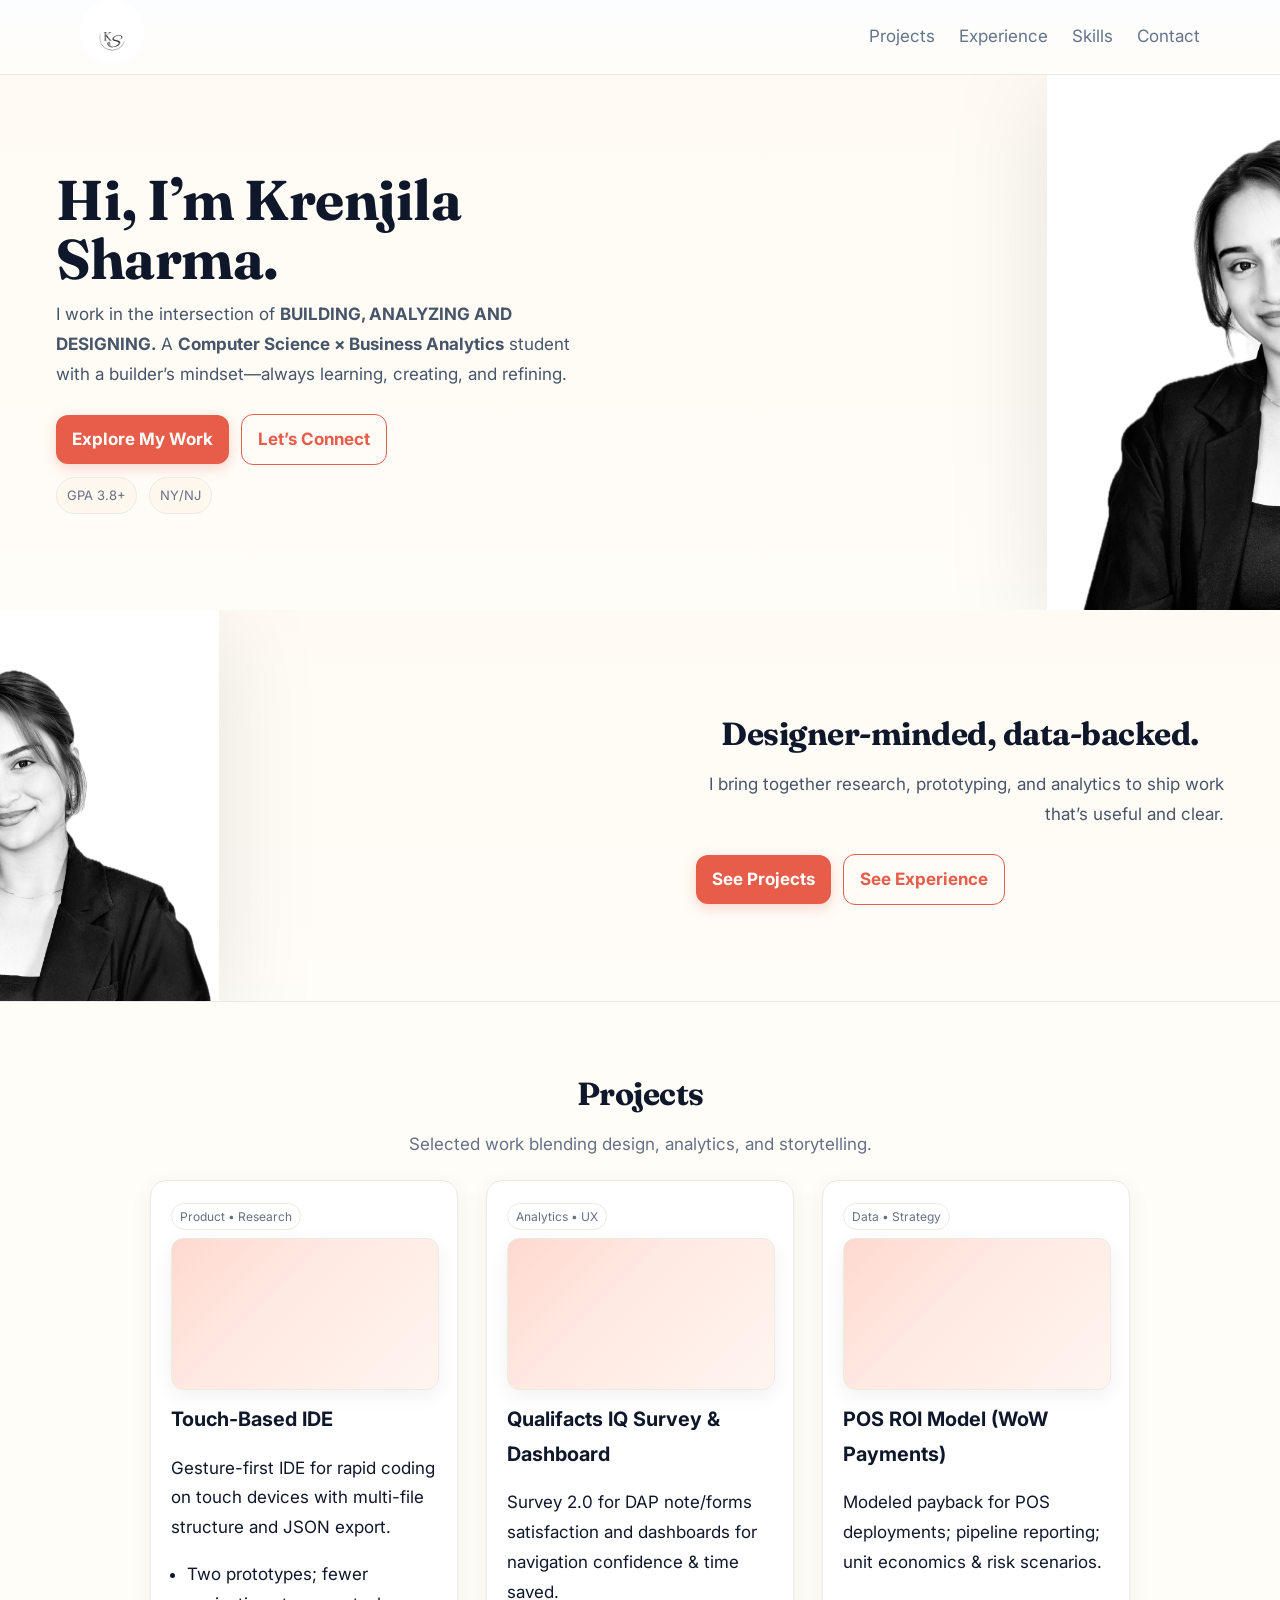
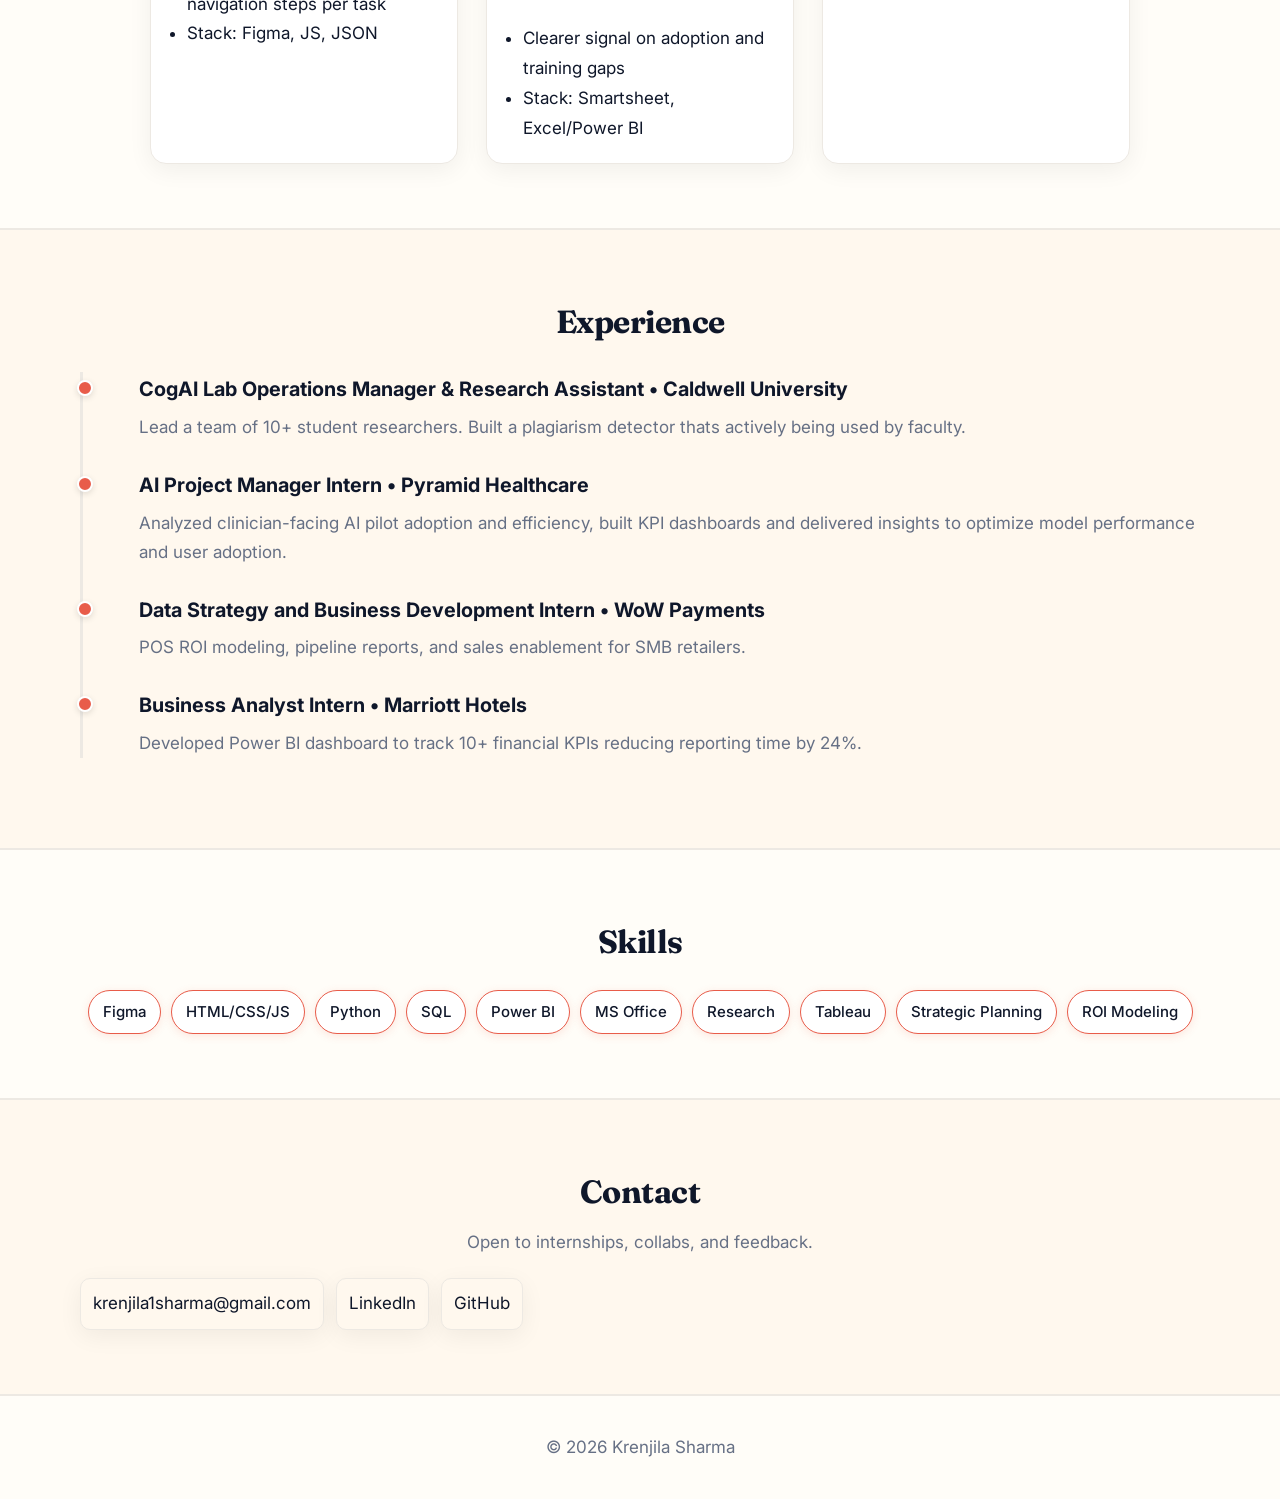
==== index.html @ 5d48b159 "Update index.html" ====
<!doctype html>
<html lang="en">
<head>
  <meta charset="utf-8" />
  <meta name="viewport" content="width=device-width,initial-scale=1" />
  <title>Krenjila Sharma — Portfolio</title>
  <link href="https://fonts.googleapis.com/css2?family=Fraunces:wght@600;700&family=Inter:wght@400;600;700&display=swap" rel="stylesheet">
  <link rel="stylesheet" href="style.css" />
</head>
<body>

  <!-- Header / Nav -->
  <header class="site-header">
    <div class="container">
      <nav class="nav">
        <a class="logo" href="#top">
          <img src="K.png" alt="Krenjila Sharma Logo" style="height:64px;border-radius:50%;">
        </a>
        <div class="nav-links">
          <a href="#projects">Projects</a>
          <a href="#resume">Experience</a>
          <a href="#skills">Skills</a>
          <a href="#contact">Contact</a>
        </div>
      </nav>
    </div>
  </header>

  <main id="top">

    <!-- HERO BAND 1 (photo on the RIGHT edge) -->
    <section class="hero-edge left">
      <div class="edge-photo" aria-hidden="true"></div>
      <div class="container">
        <div class="copy">
          <h1>Hi, I’m Krenjila Sharma.</h1>
          <p class="tagline">
            I work in the intersection of <b>BUILDING, ANALYZING AND DESIGNING.</b>
            A <b>Computer Science × Business Analytics</b> student with a builder’s mindset—always learning, creating, and refining.
          </p>
          <div class="cta-row">
            <a class="btn" href="#projects">Explore My Work</a>
            <a class="btn ghost" href="#contact">Let’s Connect</a>
          </div>
          <div class="quick-facts" style="margin-top:12px">
            <span>GPA 3.8+</span><span>NY/NJ</span>
          </div>
        </div>
      </div>
    </section>

    <!-- HERO BAND 2 (photo on the LEFT edge) -->
    <section class="hero-edge right">
      <div class="edge-photo" aria-hidden="true"></div>
      <div class="container">
        <div class="copy">
          <h2>Designer-minded, data-backed.</h2>
          <p class="tagline">I bring together research, prototyping, and analytics to ship work that’s useful and clear.</p>
          <div class="cta-row">
            <a class="btn" href="#projects">See Projects</a>
            <a class="btn ghost" href="#resume">See Experience</a>
          </div>
        </div>
      </div>
    </section>

    <!-- Projects -->
    <section class="section reveal" id="projects">
      <div class="container">
        <h2>Projects</h2>
        <p class="section-sub">Selected work blending design, analytics, and storytelling.</p>

        <div class="grid">
          <article class="card">
            <div class="card-tag">Product • Research</div>
            <div class="thumb"></div>
            <h3>Touch-Based IDE</h3>
            <p>Gesture-first IDE for rapid coding on touch devices with multi-file structure and JSON export.</p>
            <ul class="bullets">
              <li>Two prototypes; fewer navigation steps per task</li>
              <li>Stack: Figma, JS, JSON</li>
            </ul>
          </article>

          <article class="card">
            <div class="card-tag">Analytics • UX</div>
            <div class="thumb"></div>
            <h3>Qualifacts IQ Survey & Dashboard</h3>
            <p>Survey 2.0 for DAP note/forms satisfaction and dashboards for navigation confidence & time saved.</p>
            <ul class="bullets">
              <li>Clearer signal on adoption and training gaps</li>
              <li>Stack: Smartsheet, Excel/Power BI</li>
            </ul>
          </article>

          <article class="card">
            <div class="card-tag">Data • Strategy</div>
            <div class="thumb"></div>
            <h3>POS ROI Model (WoW Payments)</h3>
            <p>Modeled payback for POS deployments; pipeline reporting; unit economics & risk scenarios.</p>
          </article>
        </div>
      </div>
    </section>

    <!-- Experience -->
    <section class="section reveal" id="resume">
      <div class="container">
        <h2>Experience</h2>
        <div class="timeline">
          <div class="t-item"><div class="t-dot"></div><div class="t-content">
            <h3>CogAI Lab Operations Manager & Research Assistant • Caldwell University</h3>
            <p>Lead a team of 10+ student researchers. Built a plagiarism detector thats actively being used by faculty.</p>
          </div></div>

          <div class="t-item"><div class="t-dot"></div><div class="t-content">
            <h3>AI Project Manager Intern • Pyramid Healthcare</h3>
            <p>Analyzed clinician-facing AI pilot adoption and efficiency, built KPI dashboards and delivered insights to optimize model performance and user adoption.</p>
          </div></div>
 
          <div class="t-item"><div class="t-dot"></div><div class="t-content">
            <h3>Data Strategy and Business Development Intern • WoW Payments</h3>
            <p>POS ROI modeling, pipeline reports, and sales enablement for SMB retailers.</p>
          </div></div>

          <div class="t-item"><div class="t-dot"></div><div class="t-content">
            <h3>Business Analyst Intern • Marriott Hotels</h3>
            <p> Developed Power BI dashboard to track 10+ financial KPIs reducing reporting time by 24%.</p>
          </div></div>
        </div>
      </div>
    </section>

    <!-- Skills -->
    <section class="section reveal" id="skills">
      <div class="container">
        <h2>Skills</h2>
        <div class="chips">
          <span>Figma</span><span>HTML/CSS/JS</span><span>Python</span><span>SQL</span>
          <span>Power BI</span><span>MS Office</span><span>Research</span>
          <span>Tableau</span><span>Strategic Planning</span><span>ROI Modeling</span>
        </div>
      </div>
    </section>

    <!-- Contact -->
    <section class="section reveal" id="contact">
      <div class="container">
        <h2>Contact</h2>
        <p class="section-sub">Open to internships, collabs, and feedback.</p>
        <div class="contact-cards">
          <a class="card mini" href="mailto:krenjila1sharma@gmail.com">krenjila1sharma@gmail.com</a>
          <a class="card mini" href="https://linkedin.com/in/krenjilasharma" target="_blank" rel="noopener">LinkedIn</a>
          <a class="card mini" href="https://github.com/krenjilasharma" target="_blank" rel="noopener">GitHub</a>
        </div>
      </div>
    </section>

  </main>

  <footer class="site-footer">
    <div class="container">
      <p>© <span id="y"></span> Krenjila Sharma</p>
    </div>
  </footer>

  <script>
    document.getElementById('y').textContent = new Date().getFullYear();
  </script>
  <script src="script.js"></script>
</body>
</html>
---- style.css ----
/* ---------- Theme ---------- */
:root{
  --bg:#fffdf8;          /* warm cream */
  --panel:#fff8ee;       /* light tint */
  --ink:#0f172a;         /* main text */
  --muted:#667085;       /* muted text */
  --accent:#e85c4a;      /* coral */
  --accent-ink:#fff;     /* text on accent */
  --card:#ffffff;        /* card bg */
  --line:#ede9e3;        /* soft borders */
}
html,body{
  margin:0; padding:0;
  background:var(--bg);
  color:var(--ink);
  font:17px/1.75 Inter, system-ui, -apple-system, Segoe UI, Roboto, Arial;
  scroll-behavior:smooth;
}
a{ color:inherit; text-decoration:none; text-underline-offset:3px; }
a:hover{ text-decoration:underline; }

/* ---------- Layout ---------- */
.container{ max-width:1120px; margin:0 auto; padding:0 28px; }
@media (min-width:900px){ .container{ padding:0 56px; } }

.section{ padding:64px 0; border-top:1px solid var(--line); border-bottom:1px solid var(--line); }
main .section:nth-of-type(odd){ background:var(--bg); }
main .section:nth-of-type(even){ background:var(--panel); }

h1,h2{ font-family:"Fraunces", serif; letter-spacing:-0.5px; }
h1{ font-size:56px; line-height:1.05; margin:0 0 12px; }
h2{ font-size:32px; margin:0 0 8px; text-align:center; }
.section .section-sub{ color:var(--muted); margin:0 0 20px; text-align:center; }

/* ---------- Header / Nav ---------- */
.site-header{ border-bottom:1px solid var(--line); background:linear-gradient(180deg,#fcfdff,transparent); }
.nav{ display:flex; align-items:center; justify-content:space-between; }
.nav-links{ display:flex; align-items:center; gap:24px; }
.nav-links a{ color:#64748b; }
.nav-links a:hover{ color:var(--ink); text-decoration:none; }

/* ---------- Buttons & chips ---------- */
.btn{
  display:inline-block; background:var(--accent); color:var(--accent-ink);
  font-weight:700; padding:10px 16px; border-radius:12px;
  box-shadow:0 4px 14px rgba(232,92,74,0.25);
  transition:transform .15s ease, filter .15s ease, box-shadow .15s ease;
}
.btn:hover{ filter:brightness(.97); transform:translateY(-2px); box-shadow:0 6px 20px rgba(232,92,74,0.35); }
.btn.ghost{ background:transparent; color:var(--accent); border:1.5px solid var(--accent); box-shadow:none; }

.cta-row,.quick-facts{ display:flex; align-items:center; gap:12px; flex-wrap:wrap; }
.quick-facts span{
  background:var(--panel); border:1px solid var(--line); color:var(--muted);
  border-radius:999px; padding:6px 10px; font-size:13px;
}

/* ---------- EDGE-IMAGE HERO (the new thing) ---------- */
/* Section that lets an image bleed to the viewport edge while copy sits in a safe area */
.hero-edge{
  position:relative; overflow:hidden;
  padding:96px 0;
  background:linear-gradient(180deg,#fffaf4,transparent);
}
.hero-edge .container{ position:relative; z-index:2; }
.hero-edge .copy{ max-width:560px; }
.hero-edge .tagline{ color:#475569; margin:0 0 24px; }

.hero-edge.left  .copy{ margin-right:auto; text-align:left; }
.hero-edge.right .copy{ margin-left:auto;  text-align:right; }

/* the edge image itself (as a background for easy scaling) */
.edge-photo{
  position:absolute; top:0; bottom:0; width:50vw; pointer-events:none; z-index:1;
  background-repeat:no-repeat; background-size:contain; background-position:center bottom;
  filter:drop-shadow(0 18px 48px rgba(0,0,0,.10));
}
/* right-side image for first band */
.hero-edge.left  .edge-photo{ right:0; background-image:url("Headshot Right.png"); background-position:right bottom; }
/* left-side image for second band */
.hero-edge.right .edge-photo{ left:0;  background-image:url("Headshot Left.png");  background-position:left  bottom; }

/* ensure the text never collides with the image: pad the side that has the photo */
.hero-edge.left  { padding-right: clamp(320px, 50vw, 640px); }
.hero-edge.right { padding-left:  clamp(320px, 50vw, 640px); }

/* Mobile: stack, no bleed */
@media (max-width:820px){
  .hero-edge{ padding:56px 0; }
  .hero-edge.left, .hero-edge.right{ padding-left:24px; padding-right:24px; }
  .edge-photo{ position:static; width:100%; height:clamp(260px,60vw,380px); background-position:center bottom; }
  .hero-edge .copy{ margin:0 auto; text-align:center; }
}

/* ---------- “About / My Story” ---------- */
.about-wrap{ display:flex; align-items:center; justify-content:space-between; gap:48px; flex-wrap:wrap; }
.about-text{ flex:1; min-width:280px; }
.about-text p{ color:var(--muted); margin:8px 0; max-width:560px; }
.about-photo img{
  width:220px; height:220px; object-fit:cover; border-radius:50%;
  box-shadow:0 8px 32px rgba(0,0,0,.08); border:4px solid #fff;
}
@media(max-width:768px){
  .about-wrap{ flex-direction:column-reverse; text-align:center; }
  .about-photo img{ width:180px; height:180px; }
}

/* ---------- Projects ---------- */
.grid{
  display:grid; gap:28px;
  grid-template-columns:repeat(auto-fit, minmax(300px, 1fr));
  max-width:980px; margin:0 auto;
}
.card{
  background:var(--card); border:1px solid var(--line); border-radius:16px; padding:20px;
  box-shadow:0 6px 24px rgba(2,6,23,0.06);
}
.card h3{ margin:8px 0; }
.card-tag{ display:inline-block; font-size:12px; color:var(--muted); border:1px solid var(--line); padding:2px 8px; border-radius:999px; margin-bottom:8px; }
.bullets{ margin:8px 0 0; padding:0 0 0 16px; }
.card .thumb{
  width:100%; aspect-ratio:16/9; border-radius:12px; margin-bottom:12px;
  background:linear-gradient(135deg,#ffd9cf,#ffe9e2 40%,#fff5ef); border:1px solid var(--line);
  box-shadow:0 6px 20px rgba(0,0,0,0.06); overflow:hidden; position:relative;
  transition:transform .2s ease, box-shadow .2s ease;
}
.card:hover .thumb{ transform:translateY(-2px); box-shadow:0 10px 28px rgba(0,0,0,0.10); }
.card .thumb img{ width:100%; height:100%; object-fit:cover; display:block; }

/* ---------- Experience (Timeline) ---------- */
.timeline{ position:relative; border-left:3px solid var(--line); padding-left:56px; }
.t-item{ position:relative; margin:22px 0 26px; }
.t-dot{
  position:absolute; left:-62px; top:8px; width:12px; height:12px; background:var(--accent);
  border:2px solid #fff; border-radius:50%; box-shadow:0 2px 6px rgba(0,0,0,.12);
}
.t-content h3{ margin:0 0 6px; }
.t-content p{ margin:0; color:var(--muted); line-height:1.7; }

/* ---------- Skills ---------- */
#skills{ text-align:center; }
.chips{ display:flex; flex-wrap:wrap; gap:10px; justify-content:center; margin-top:20px; }
.chips span{
  display:inline-block; padding:8px 14px; border-radius:999px;
  background:var(--card); color:var(--ink); border:1.5px solid var(--accent);
  font-size:15px; font-weight:500; box-shadow:0 2px 8px rgba(232,92,74,0.15);
  transition:all .2s ease;
}
.chips span:hover{ background:var(--accent); color:var(--accent-ink); transform:translateY(-2px); }

/* ---------- Contact ---------- */
.contact-cards{ display:flex; gap:12px; flex-wrap:wrap; }
.card.mini{ padding:10px 12px; border-radius:10px; background:var(--panel); border:1px solid var(--line); }

/* ---------- Footer ---------- */
.site-footer{ border-top:1px solid var(--line); padding:20px 0; color:var(--muted); text-align:center; }

/* ---------- Reveal (optional) ---------- */
.reveal{ opacity:0; transform:translateY(40px); transition:all .8s ease-out; }
.reveal.visible{ opacity:1; transform:translateY(0); }
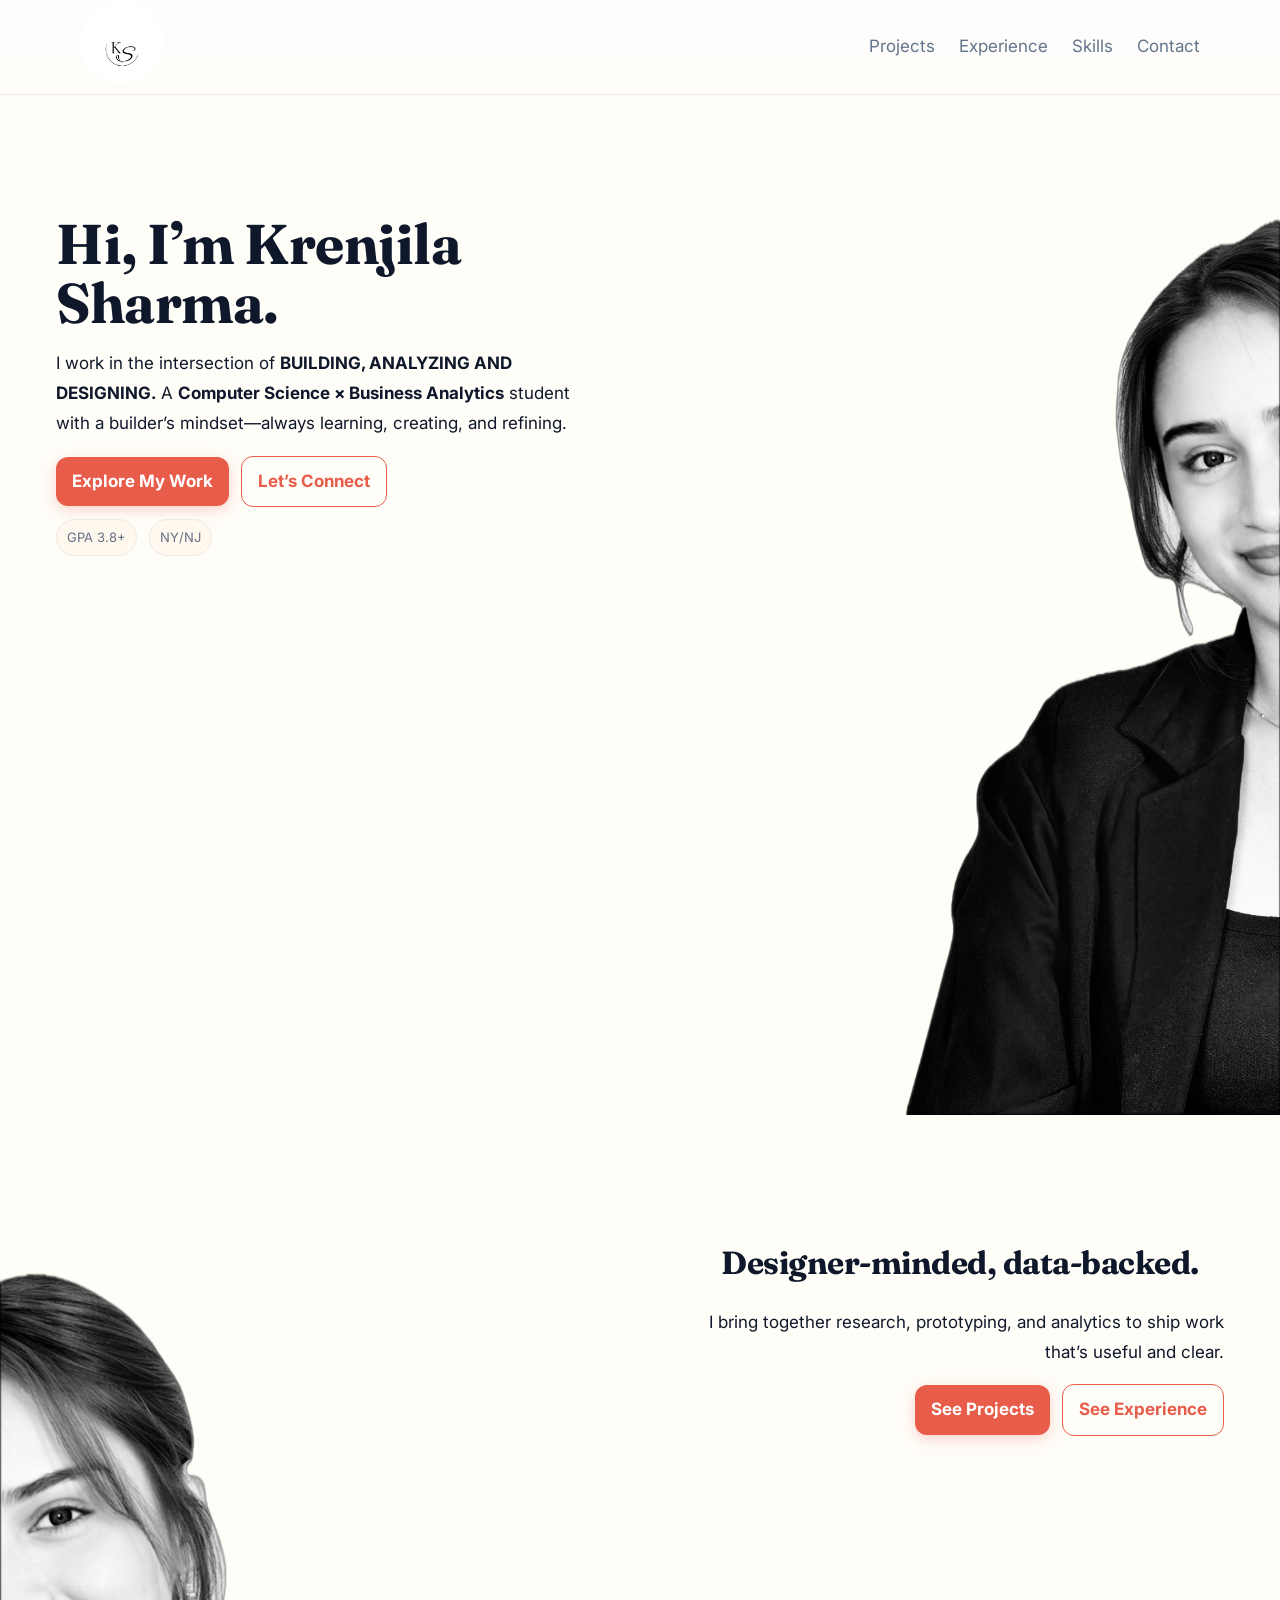
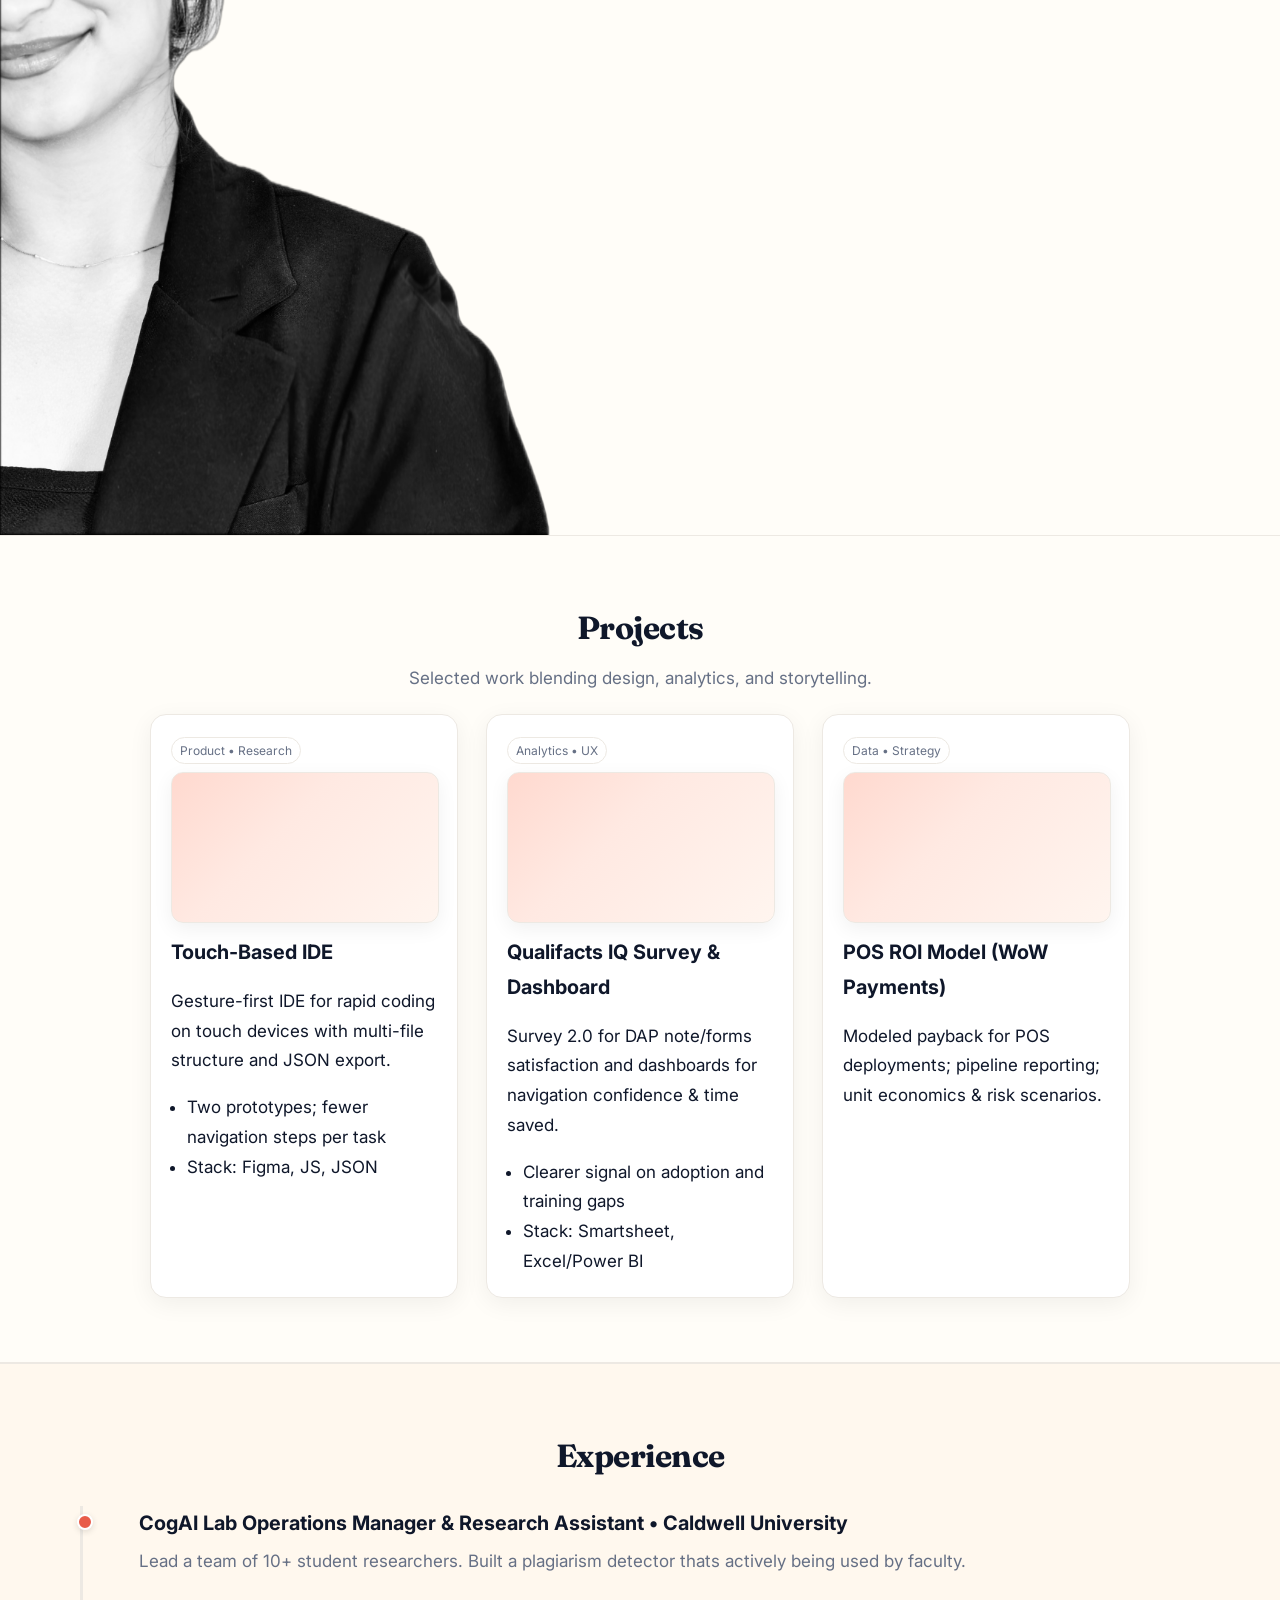
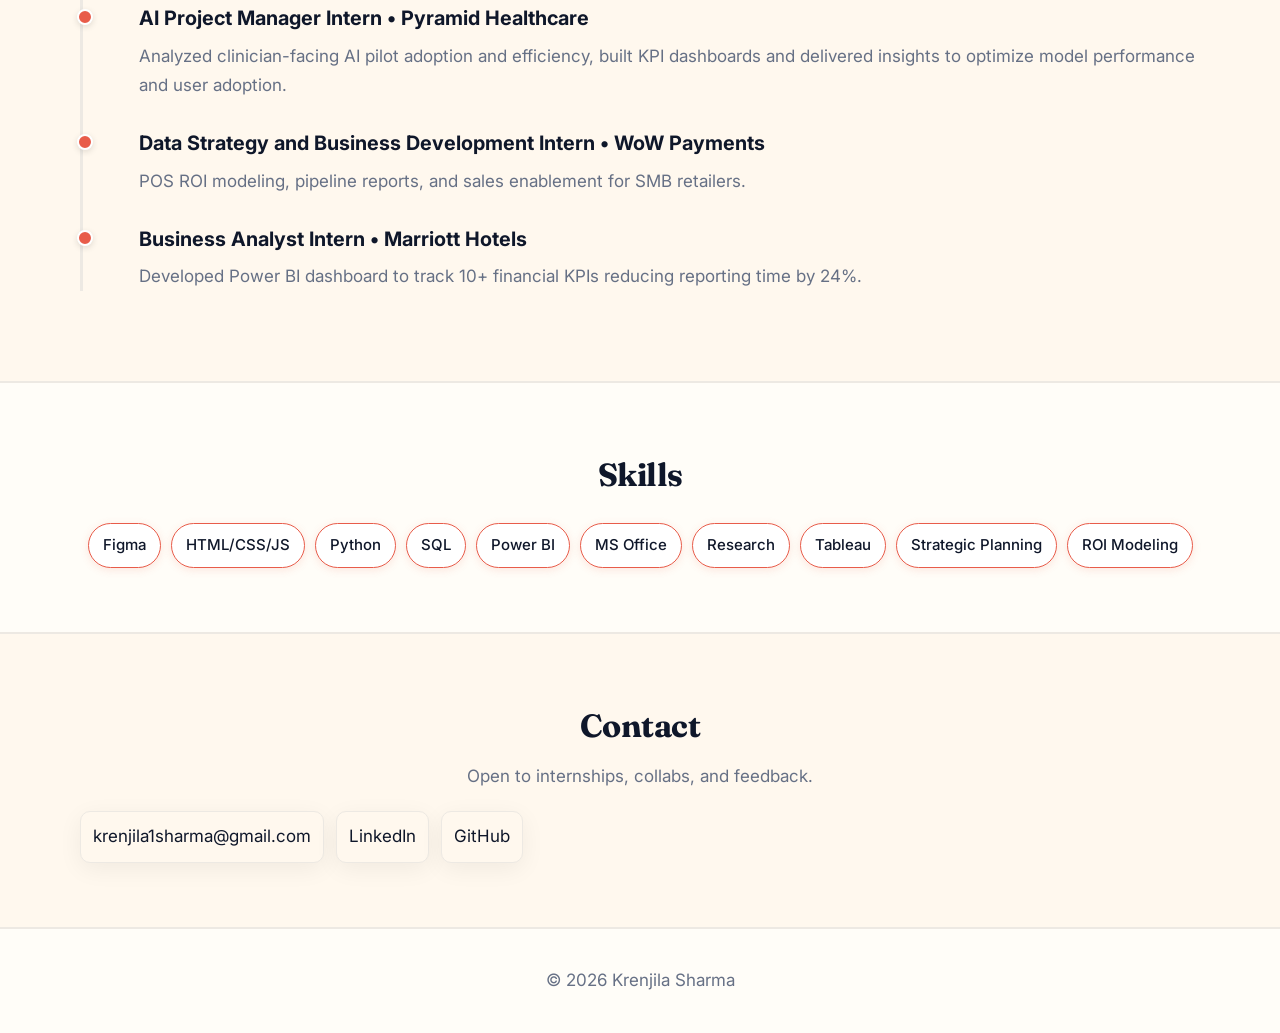
==== commit 5ec09f06: "Update index.html" ====
--- a/index.html
+++ b/index.html
@@ -14,7 +14,7 @@
     <div class="container">
       <nav class="nav">
         <a class="logo" href="#top">
-          <img src="K.png" alt="Krenjila Sharma Logo" style="height:64px;border-radius:50%;">
+          <img src="K.png" alt="Krenjila Sharma Logo" style="height:84px;border-radius:50%;">
         </a>
         <div class="nav-links">
           <a href="#projects">Projects</a>
--- a/style.css
+++ b/style.css
@@ -57,42 +57,6 @@
   border-radius:999px; padding:6px 10px; font-size:13px;
 }
 
-/* ---------- EDGE-IMAGE HERO (the new thing) ---------- */
-/* Section that lets an image bleed to the viewport edge while copy sits in a safe area */
-.hero-edge{
-  position:relative; overflow:hidden;
-  padding:96px 0;
-  background:linear-gradient(180deg,#fffaf4,transparent);
-}
-.hero-edge .container{ position:relative; z-index:2; }
-.hero-edge .copy{ max-width:560px; }
-.hero-edge .tagline{ color:#475569; margin:0 0 24px; }
-
-.hero-edge.left  .copy{ margin-right:auto; text-align:left; }
-.hero-edge.right .copy{ margin-left:auto;  text-align:right; }
-
-/* the edge image itself (as a background for easy scaling) */
-.edge-photo{
-  position:absolute; top:0; bottom:0; width:50vw; pointer-events:none; z-index:1;
-  background-repeat:no-repeat; background-size:contain; background-position:center bottom;
-  filter:drop-shadow(0 18px 48px rgba(0,0,0,.10));
-}
-/* right-side image for first band */
-.hero-edge.left  .edge-photo{ right:0; background-image:url("Headshot Right.png"); background-position:right bottom; }
-/* left-side image for second band */
-.hero-edge.right .edge-photo{ left:0;  background-image:url("Headshot Left.png");  background-position:left  bottom; }
-
-/* ensure the text never collides with the image: pad the side that has the photo */
-.hero-edge.left  { padding-right: clamp(320px, 50vw, 640px); }
-.hero-edge.right { padding-left:  clamp(320px, 50vw, 640px); }
-
-/* Mobile: stack, no bleed */
-@media (max-width:820px){
-  .hero-edge{ padding:56px 0; }
-  .hero-edge.left, .hero-edge.right{ padding-left:24px; padding-right:24px; }
-  .edge-photo{ position:static; width:100%; height:clamp(260px,60vw,380px); background-position:center bottom; }
-  .hero-edge .copy{ margin:0 auto; text-align:center; }
-}
 
 /* ---------- “About / My Story” ---------- */
 .about-wrap{ display:flex; align-items:center; justify-content:space-between; gap:48px; flex-wrap:wrap; }
@@ -160,3 +124,73 @@
 /* ---------- Reveal (optional) ---------- */
 .reveal{ opacity:0; transform:translateY(40px); transition:all .8s ease-out; }
 .reveal.visible{ opacity:1; transform:translateY(0); }
+/* ===== Edge-pinned hero (matches .hero-edge HTML) ===== */
+.hero-edge{
+  position: relative;
+  overflow: hidden;          /* let images bleed to edges */
+  padding: 120px 0;          /* more breathing room */
+  min-height: clamp(480px, 65vw, 780px); /* ensures full face shows */
+  background: transparent;   /* no panel tint */
+}
+
+/* Keep copy readable and above image */
+.hero-edge .container{ position: relative; z-index: 2; }
+.hero-edge .copy{
+  max-width: 640px;
+  text-align: left;
+}
+
+.hero-edge .edge-photo{
+  position: absolute;
+  top: 0; bottom: 0;
+  width: 50vw;
+  background-repeat: no-repeat;
+  background-size: contain;       /* show entire portrait */
+  background-position: center right; /* fine-tuned placement */
+  pointer-events: none;
+  z-index: 1;
+}
+
+/* Band 1: photo on RIGHT edge */
+.hero-edge.left  .edge-photo{
+  right: 0;
+  background-image: url("Headshot Right.png");   /* exact filename */
+  background-position: right center;
+}
+/* Reserve safe space so text never overlaps the photo */
+.hero-edge.left  { padding-right: clamp(320px, 50vw, 720px); }
+
+/* Band 2: photo on LEFT edge */
+.hero-edge.right .edge-photo{
+  left: 0;
+  background-image: url("Headshot Left.png");    /* exact filename */
+  background-position: center left;
+}
+.hero-edge.right { padding-left:  clamp(320px, 50vw, 720px); }
+
+/* Buttons/pills alignment inside each band */
+.hero-edge .cta-row,
+.hero-edge .quick-facts{ justify-content: flex-start; }
+.hero-edge.right .copy{ text-align: right; }
+.hero-edge.right .cta-row,
+.hero-edge.right .quick-facts{ justify-content: flex-end; }
+
+/* Mobile: stack, show full image above text */
+@media (max-width: 820px){
+  .hero-edge{ padding: 56px 0; }
+  .hero-edge.left,
+  .hero-edge.right{ padding-left: 24px; padding-right: 24px; }
+
+  .hero-edge .edge-photo{
+    position: relative;
+    width: 100%;
+    height: clamp(260px, 60vw, 380px);
+    margin: 0 0 16px 0;
+    background-size: contain;        /* show the whole portrait on mobile */
+    background-position: center;
+  }
+
+  .hero-edge .copy{ text-align: center; max-width: 720px; margin: 0 auto; }
+  .hero-edge .cta-row,
+  .hero-edge .quick-facts{ justify-content: center; }
+}
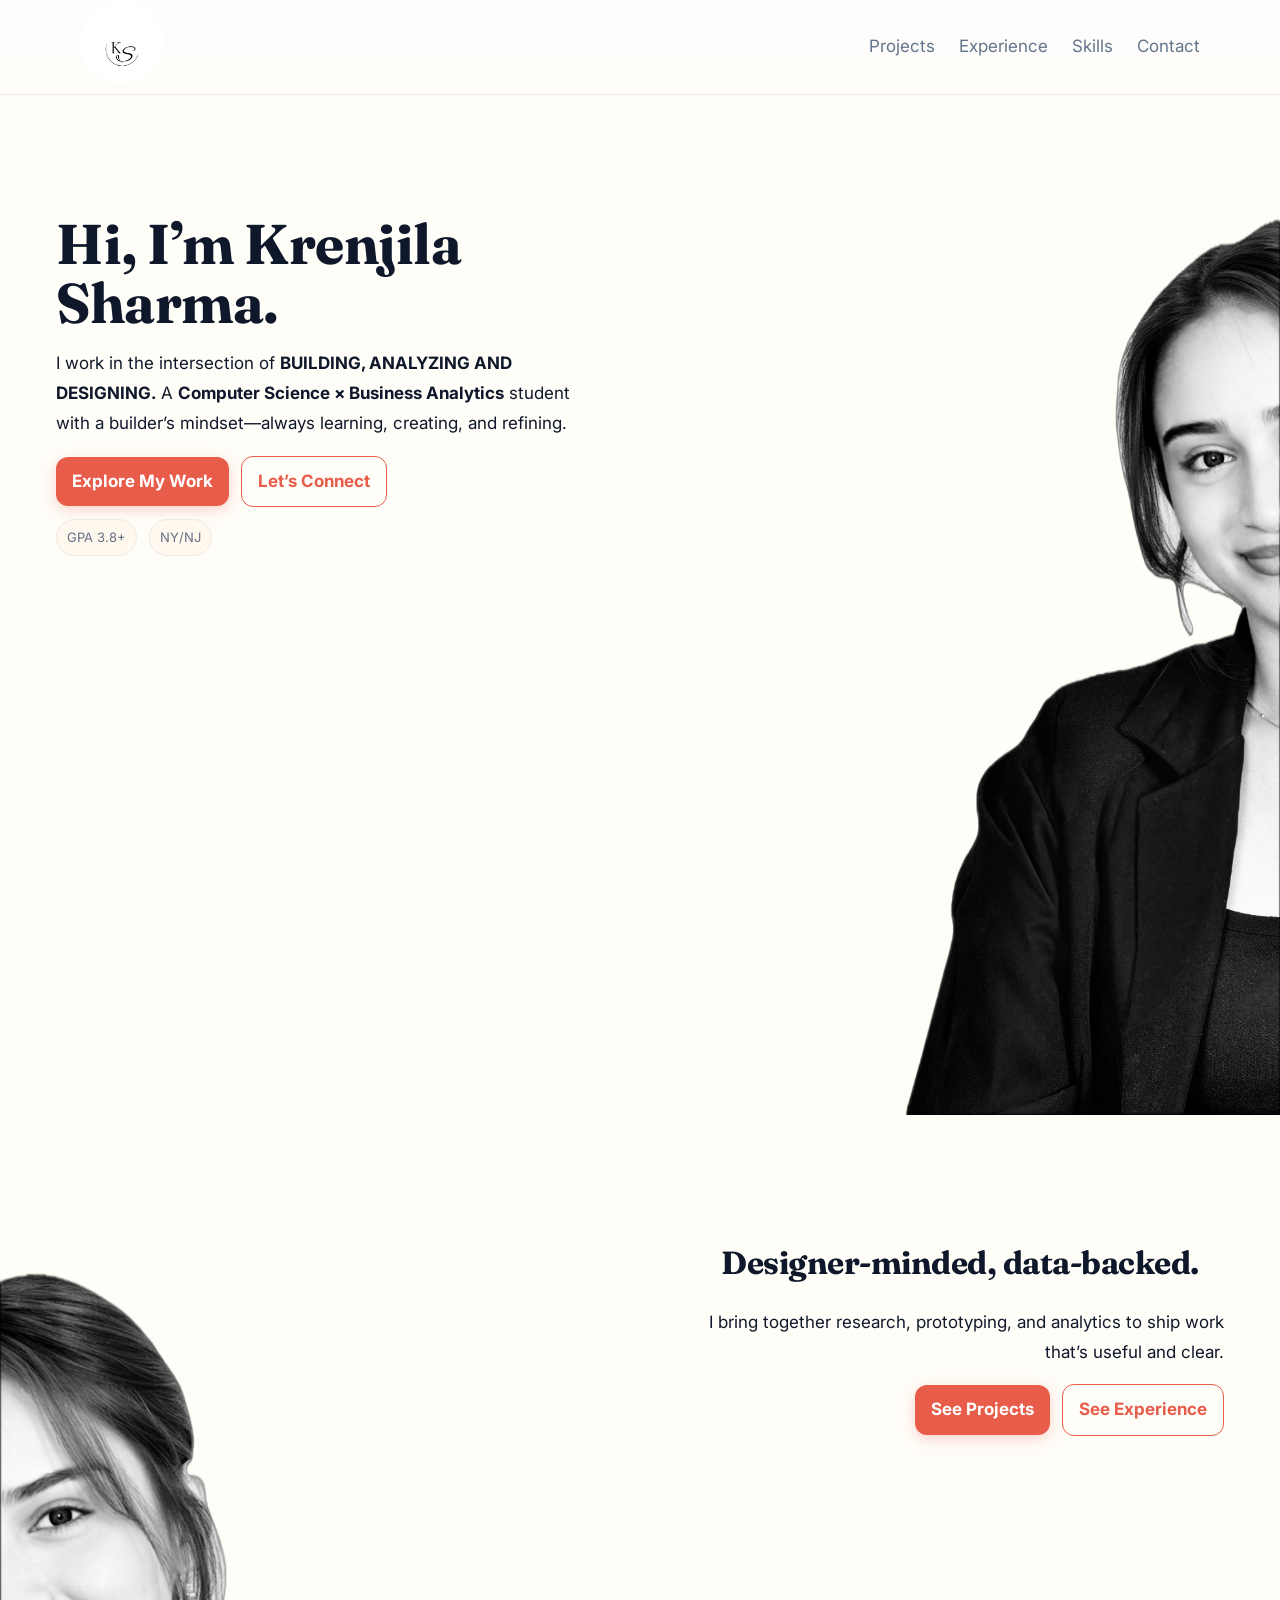
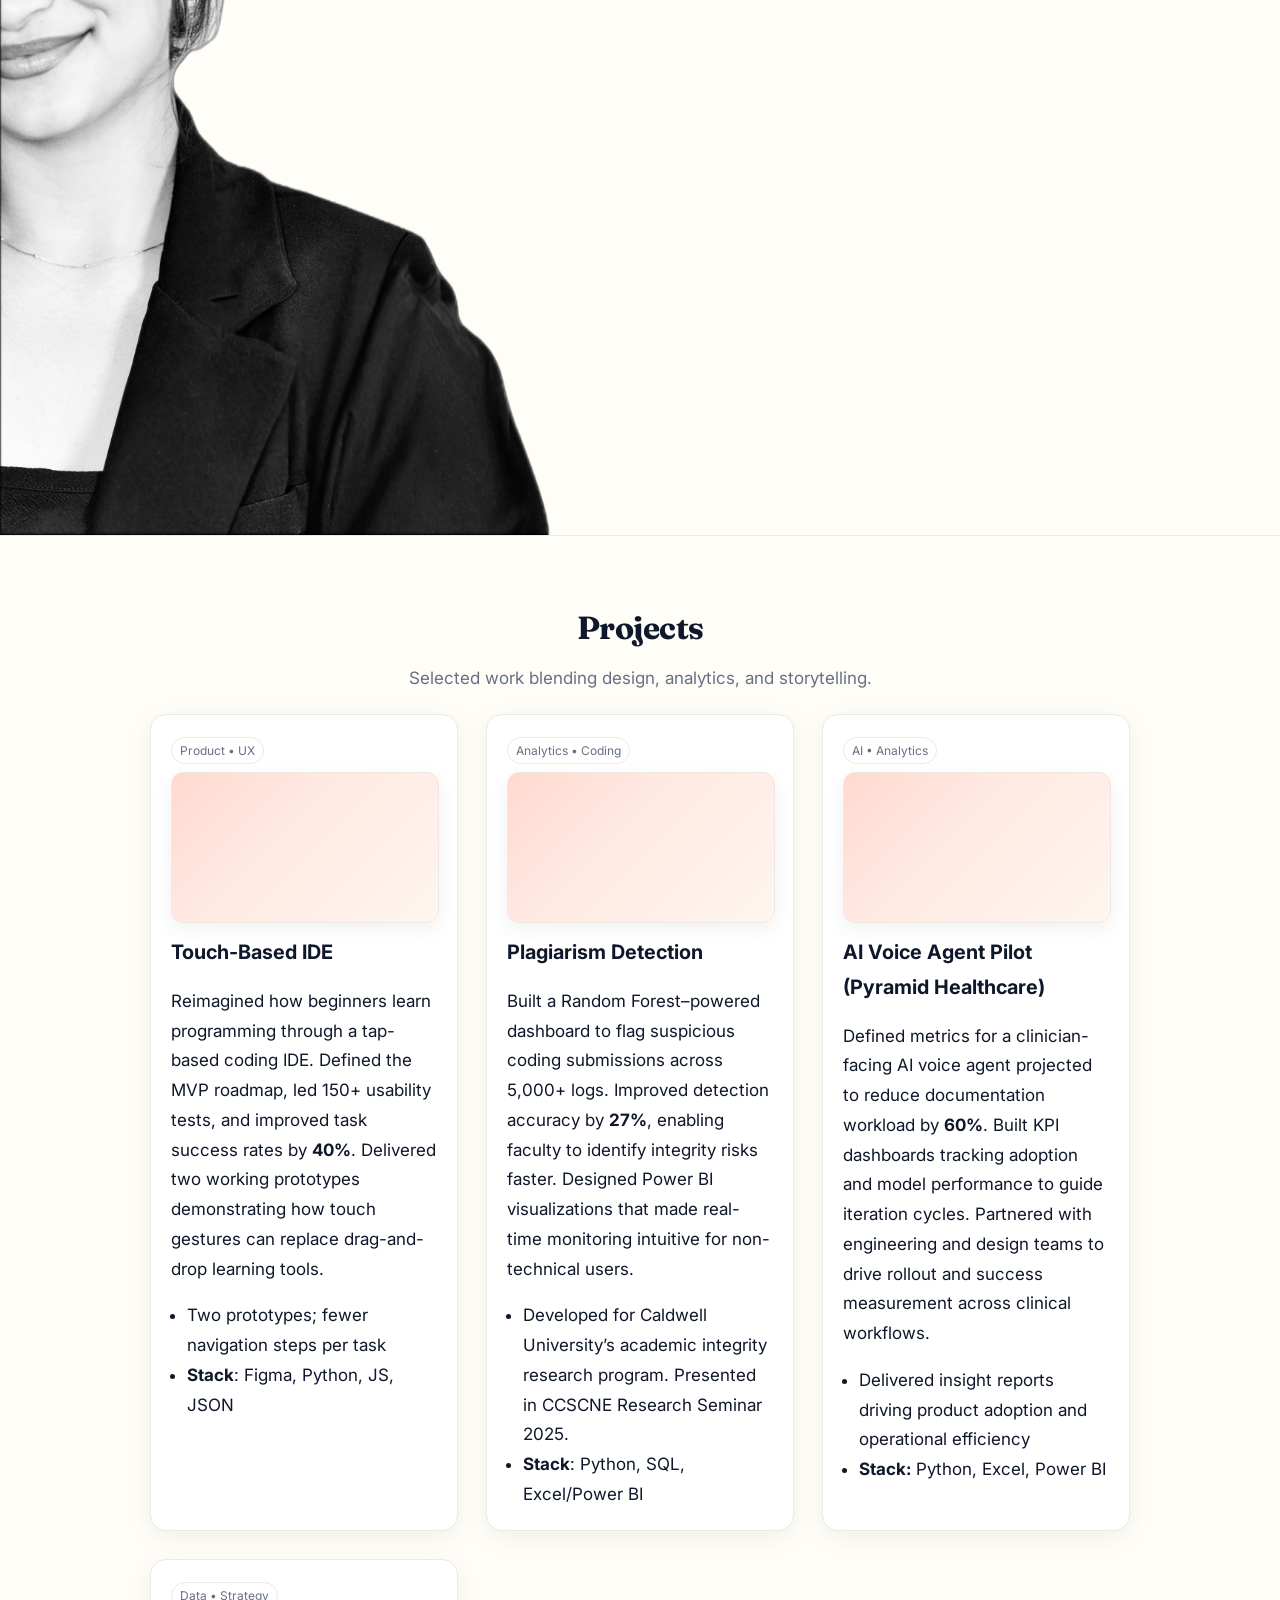
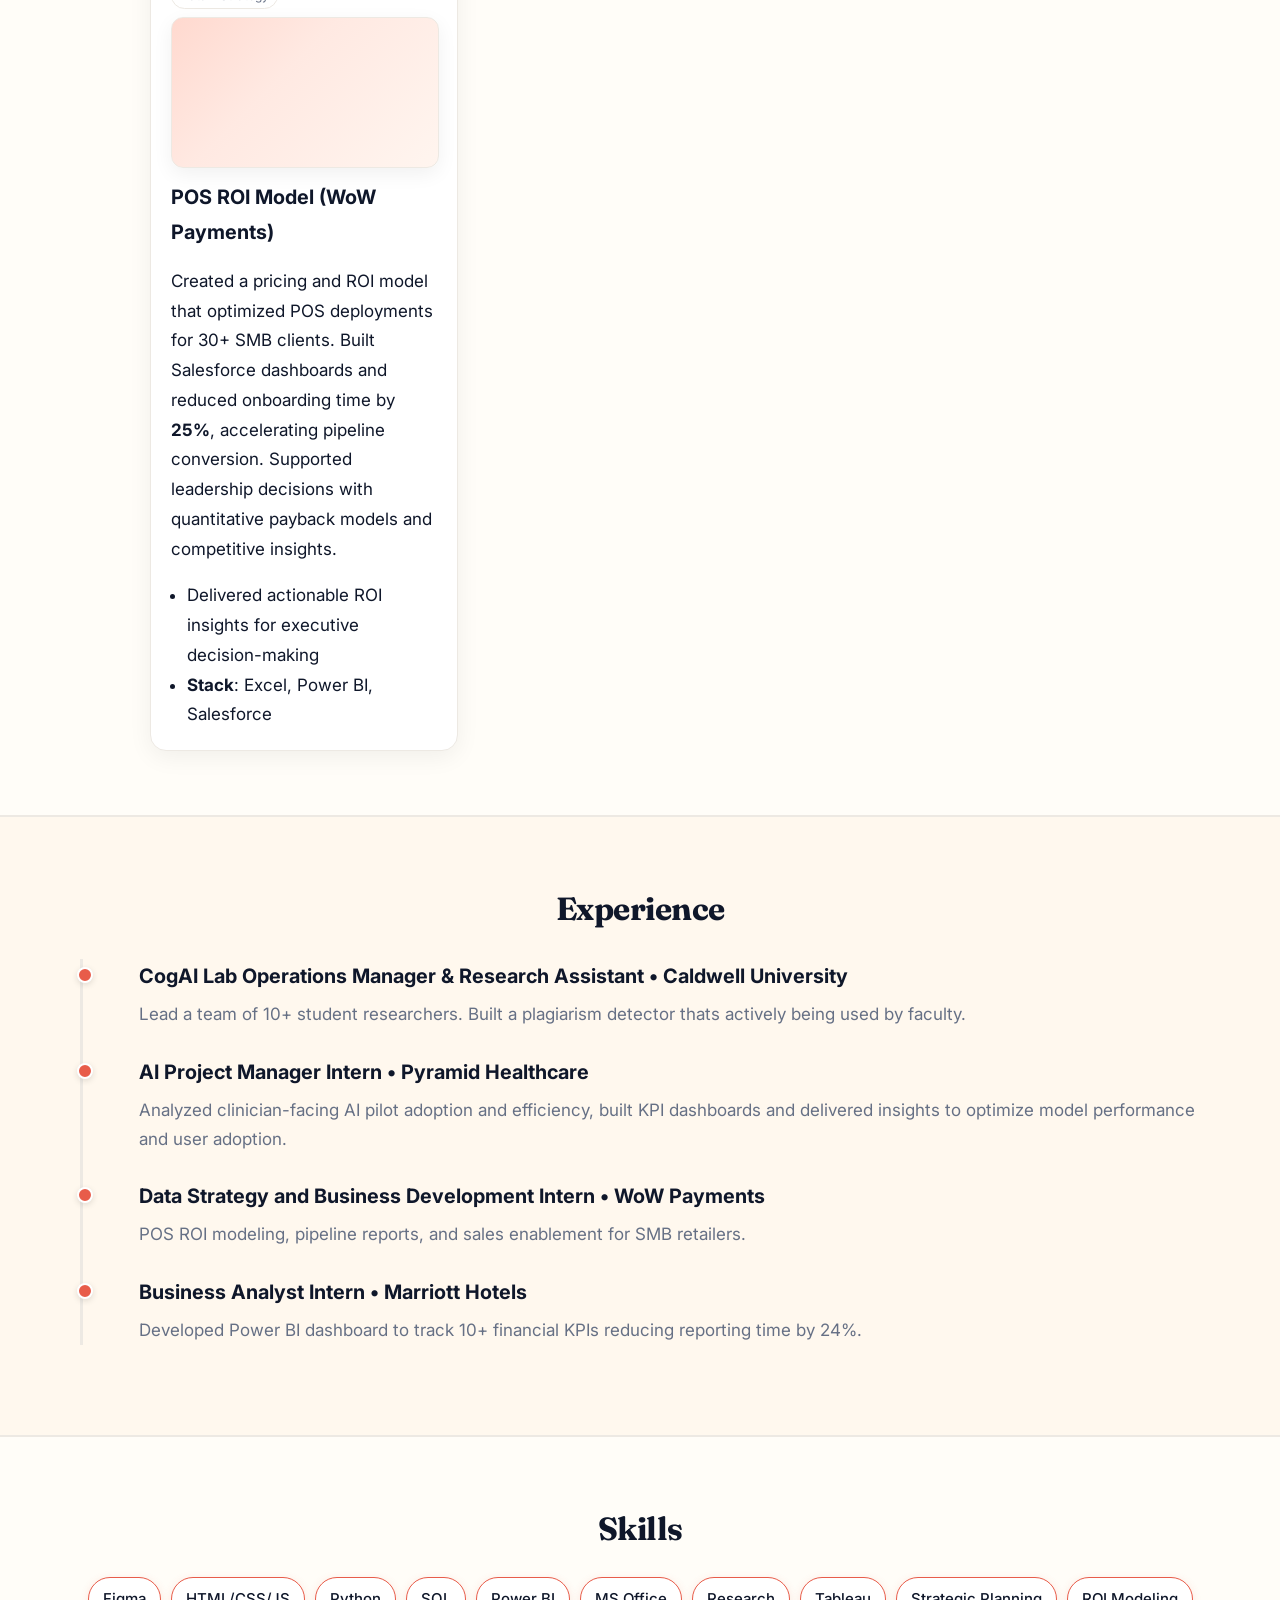
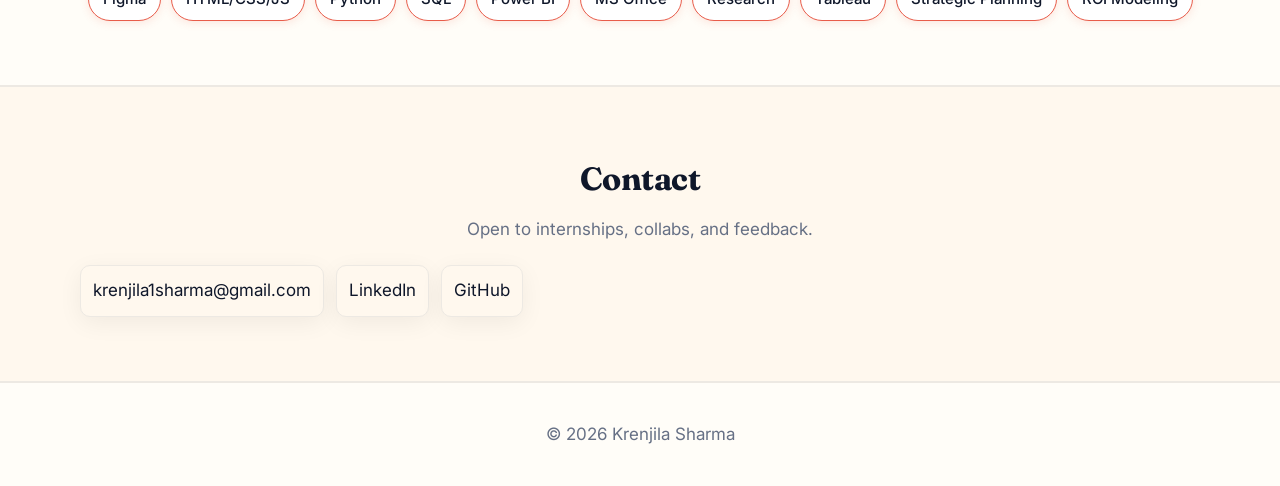
==== commit 150a77bb: "Update index.html" ====
--- a/index.html
+++ b/index.html
@@ -72,32 +72,57 @@
 
         <div class="grid">
           <article class="card">
-            <div class="card-tag">Product • Research</div>
+            <div class="card-tag">Product • UX</div>
             <div class="thumb"></div>
             <h3>Touch-Based IDE</h3>
-            <p>Gesture-first IDE for rapid coding on touch devices with multi-file structure and JSON export.</p>
+            <p>Reimagined how beginners learn programming through a tap-based coding IDE.
+Defined the MVP roadmap, led 150+ usability tests, and improved task success rates by <b>40%</b>.
+Delivered two working prototypes demonstrating how touch gestures can replace drag-and-drop learning tools.</p>
             <ul class="bullets">
               <li>Two prototypes; fewer navigation steps per task</li>
-              <li>Stack: Figma, JS, JSON</li>
+              <li><b>Stack</b>: Figma, Python, JS, JSON</li>
             </ul>
           </article>
 
           <article class="card">
-            <div class="card-tag">Analytics • UX</div>
+            <div class="card-tag">Analytics • Coding</div>
             <div class="thumb"></div>
-            <h3>Qualifacts IQ Survey & Dashboard</h3>
-            <p>Survey 2.0 for DAP note/forms satisfaction and dashboards for navigation confidence & time saved.</p>
+            <h3>Plagiarism Detection</h3>
+            <p>Built a Random Forest–powered dashboard to flag suspicious coding submissions across 5,000+ logs.
+Improved detection accuracy by <b>27%</b>, enabling faculty to identify integrity risks faster.
+Designed Power BI visualizations that made real-time monitoring intuitive for non-technical users.</p>
             <ul class="bullets">
-              <li>Clearer signal on adoption and training gaps</li>
-              <li>Stack: Smartsheet, Excel/Power BI</li>
+              <li>Developed for Caldwell University’s academic integrity research program. Presented in CCSCNE Research Seminar 2025.</li>
+              <li><b>Stack</b>: Python, SQL, Excel/Power BI</li>
             </ul>
           </article>
-
+          
+  <article class="card">
+  <div class="card-tag">AI • Analytics</div>
+  <div class="thumb"></div>
+  <h3>AI Voice Agent Pilot (Pyramid Healthcare)</h3>
+  <p>
+    Defined metrics for a clinician-facing AI voice agent projected to reduce documentation workload by <b>60%</b>. 
+    Built KPI dashboards tracking adoption and model performance to guide iteration cycles. 
+    Partnered with engineering and design teams to drive rollout and success measurement across clinical workflows.
+  </p>
+  <ul class="bullets">
+    <li>Delivered insight reports driving product adoption and operational efficiency</li>
+    <li><b>Stack:</b> Python, Excel, Power BI</li>
+  </ul>
+</article>
+          
           <article class="card">
             <div class="card-tag">Data • Strategy</div>
             <div class="thumb"></div>
             <h3>POS ROI Model (WoW Payments)</h3>
-            <p>Modeled payback for POS deployments; pipeline reporting; unit economics & risk scenarios.</p>
+            <p>Created a pricing and ROI model that optimized POS deployments for 30+ SMB clients.
+Built Salesforce dashboards and reduced onboarding time by <b>25%</b>, accelerating pipeline conversion.
+Supported leadership decisions with quantitative payback models and competitive insights.</p>
+            <ul class="bullets">
+              <li>Delivered actionable ROI insights for executive decision-making</li>
+              <li><b>Stack</b>: Excel, Power BI, Salesforce</li>
+            </ul>
           </article>
         </div>
       </div>
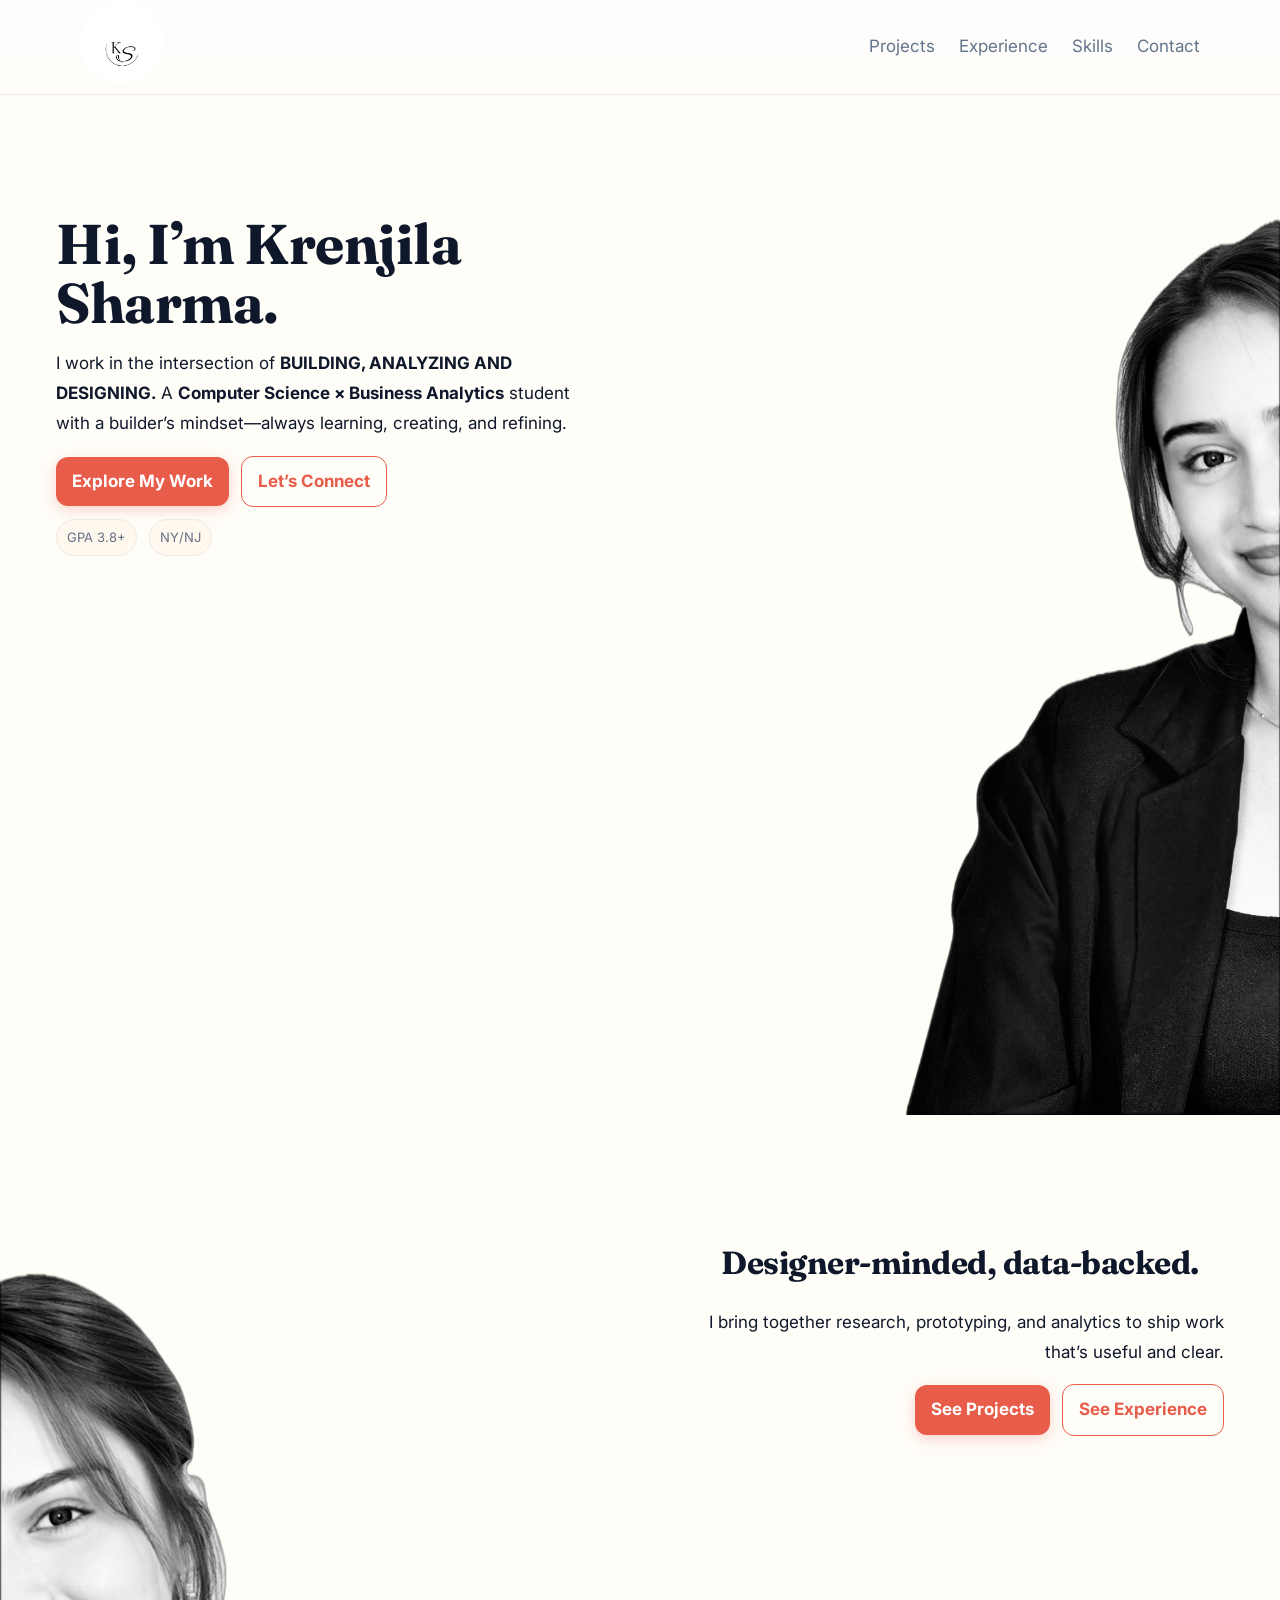
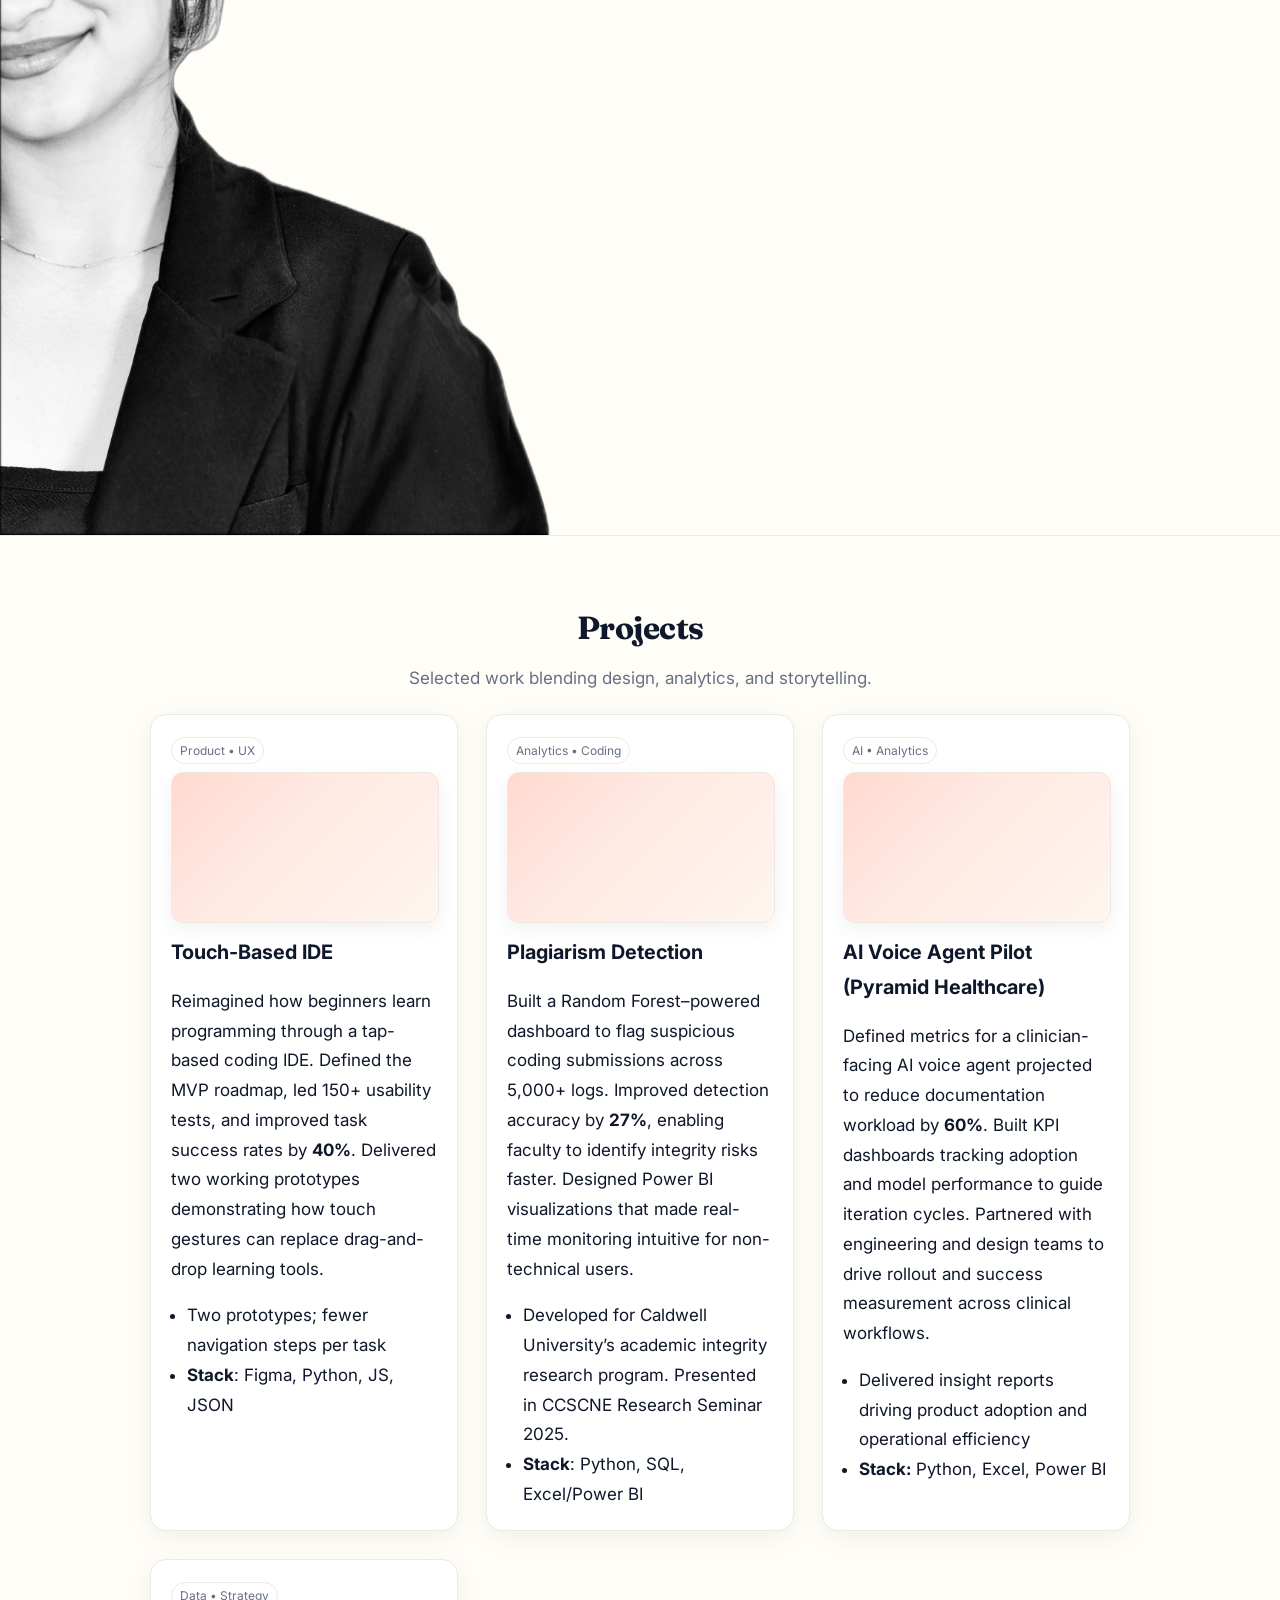
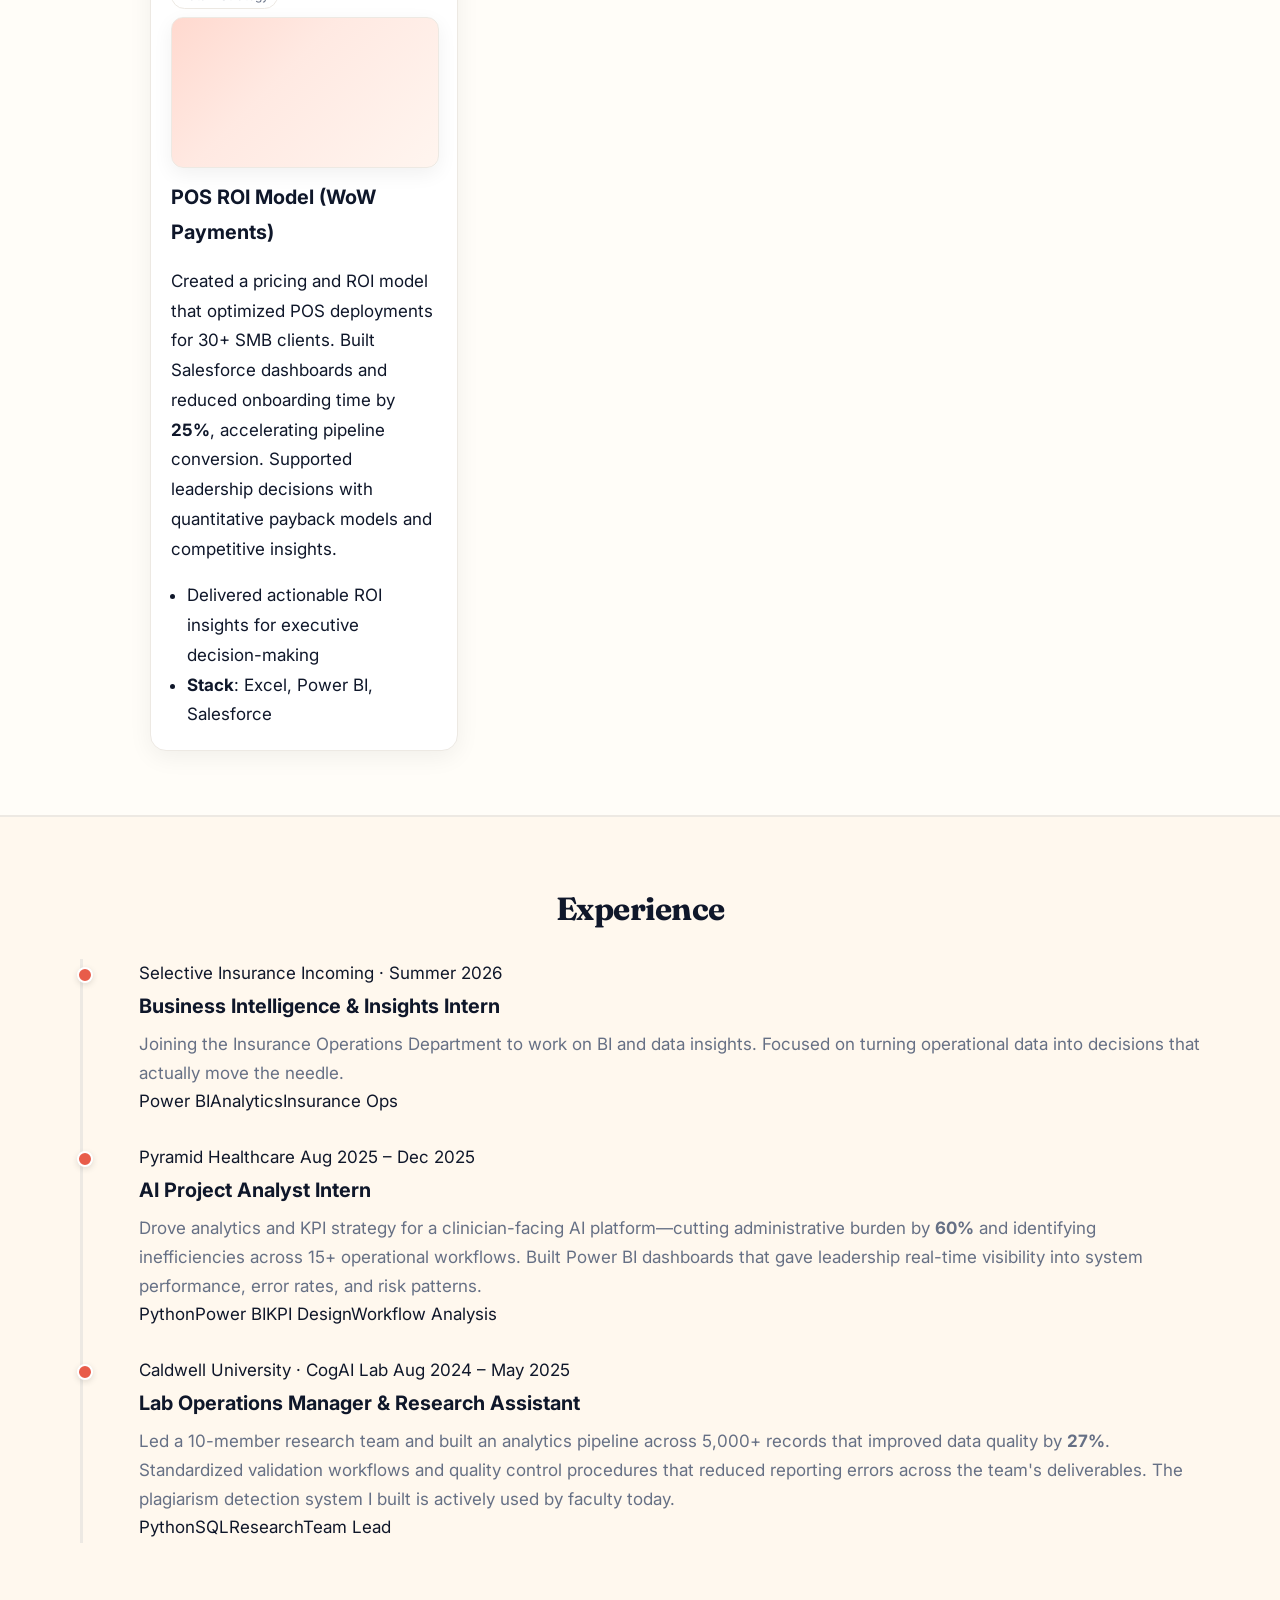
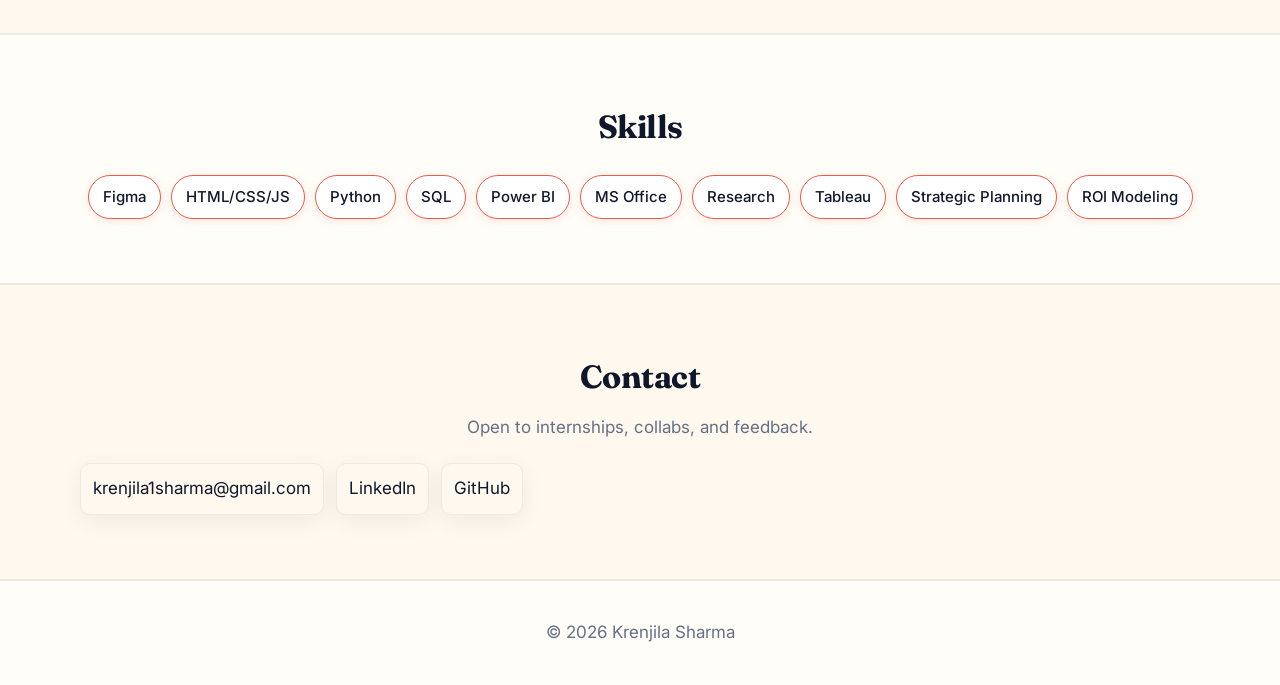
==== commit 6a11242b: "Revise experience section in index.html Updated experience section with new internship roles and des" ====
--- a/index.html
+++ b/index.html
@@ -129,32 +129,54 @@
     </section>
 
     <!-- Experience -->
-    <section class="section reveal" id="resume">
-      <div class="container">
-        <h2>Experience</h2>
-        <div class="timeline">
-          <div class="t-item"><div class="t-dot"></div><div class="t-content">
-            <h3>CogAI Lab Operations Manager & Research Assistant • Caldwell University</h3>
-            <p>Lead a team of 10+ student researchers. Built a plagiarism detector thats actively being used by faculty.</p>
-          </div></div>
-
-          <div class="t-item"><div class="t-dot"></div><div class="t-content">
-            <h3>AI Project Manager Intern • Pyramid Healthcare</h3>
-            <p>Analyzed clinician-facing AI pilot adoption and efficiency, built KPI dashboards and delivered insights to optimize model performance and user adoption.</p>
-          </div></div>
- 
-          <div class="t-item"><div class="t-dot"></div><div class="t-content">
-            <h3>Data Strategy and Business Development Intern • WoW Payments</h3>
-            <p>POS ROI modeling, pipeline reports, and sales enablement for SMB retailers.</p>
-          </div></div>
-
-          <div class="t-item"><div class="t-dot"></div><div class="t-content">
-            <h3>Business Analyst Intern • Marriott Hotels</h3>
-            <p> Developed Power BI dashboard to track 10+ financial KPIs reducing reporting time by 24%.</p>
-          </div></div>
-        </div>
-      </div>
-    </section>
+<section class="section reveal" id="resume">
+  <div class="container">
+    <h2>Experience</h2>
+
+    <div class="timeline">
+
+      <div class="t-item">
+        <div class="t-dot"></div>
+        <div class="t-content">
+          <div class="t-meta">
+            <span class="t-company">Selective Insurance</span>
+            <span class="t-date">Incoming · Summer 2026</span>
+          </div>
+          <h3>Business Intelligence & Insights Intern</h3>
+          <p>Joining the Insurance Operations Department to work on BI and data insights. Focused on turning operational data into decisions that actually move the needle.</p>
+          <div class="t-tags"><span>Power BI</span><span>Analytics</span><span>Insurance Ops</span></div>
+        </div>
+      </div>
+
+      <div class="t-item">
+        <div class="t-dot"></div>
+        <div class="t-content">
+          <div class="t-meta">
+            <span class="t-company">Pyramid Healthcare</span>
+            <span class="t-date">Aug 2025 – Dec 2025</span>
+          </div>
+          <h3>AI Project Analyst Intern</h3>
+          <p>Drove analytics and KPI strategy for a clinician-facing AI platform—cutting administrative burden by <b>60%</b> and identifying inefficiencies across 15+ operational workflows. Built Power BI dashboards that gave leadership real-time visibility into system performance, error rates, and risk patterns.</p>
+          <div class="t-tags"><span>Python</span><span>Power BI</span><span>KPI Design</span><span>Workflow Analysis</span></div>
+        </div>
+      </div>
+
+      <div class="t-item">
+        <div class="t-dot"></div>
+        <div class="t-content">
+          <div class="t-meta">
+            <span class="t-company">Caldwell University · CogAI Lab</span>
+            <span class="t-date">Aug 2024 – May 2025</span>
+          </div>
+          <h3>Lab Operations Manager & Research Assistant</h3>
+          <p>Led a 10-member research team and built an analytics pipeline across 5,000+ records that improved data quality by <b>27%</b>. Standardized validation workflows and quality control procedures that reduced reporting errors across the team's deliverables. The plagiarism detection system I built is actively used by faculty today.</p>
+          <div class="t-tags"><span>Python</span><span>SQL</span><span>Research</span><span>Team Lead</span></div>
+        </div>
+      </div>
+
+    </div>
+  </div>
+</section>
 
     <!-- Skills -->
     <section class="section reveal" id="skills">
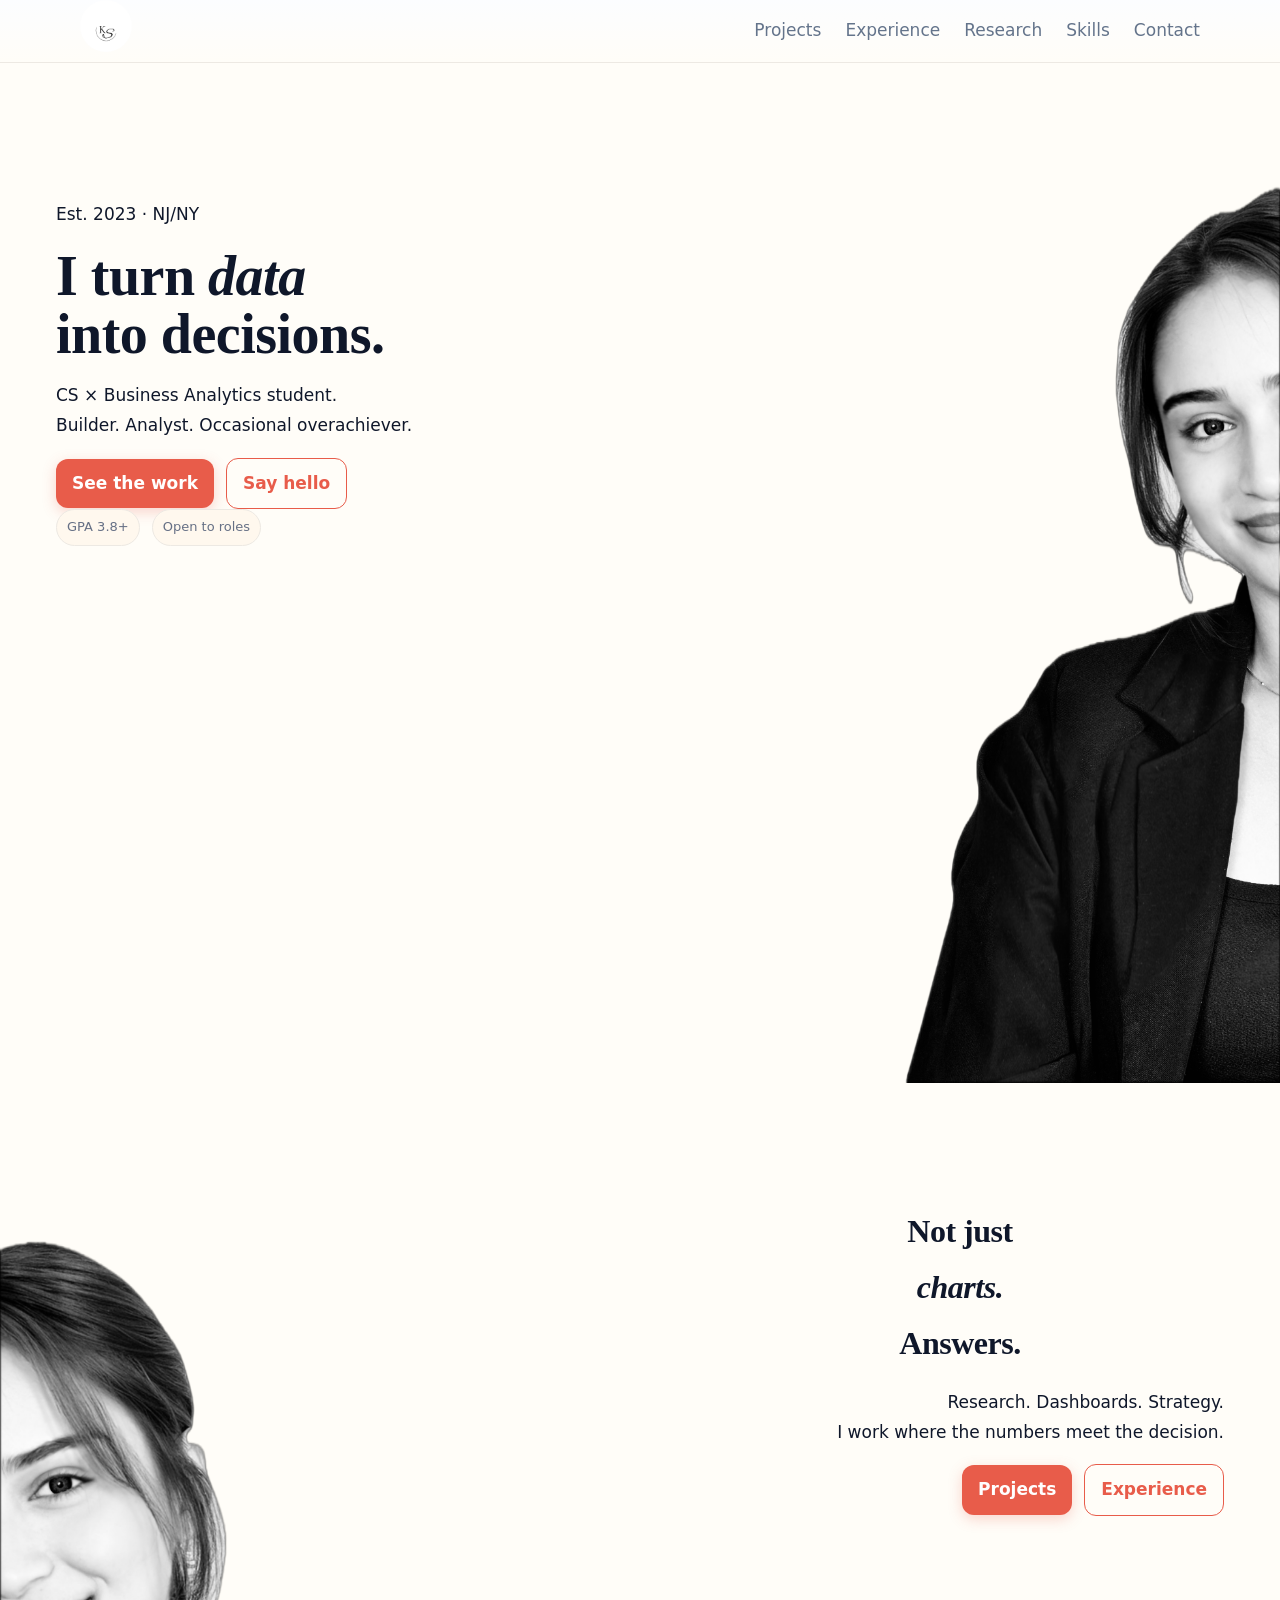
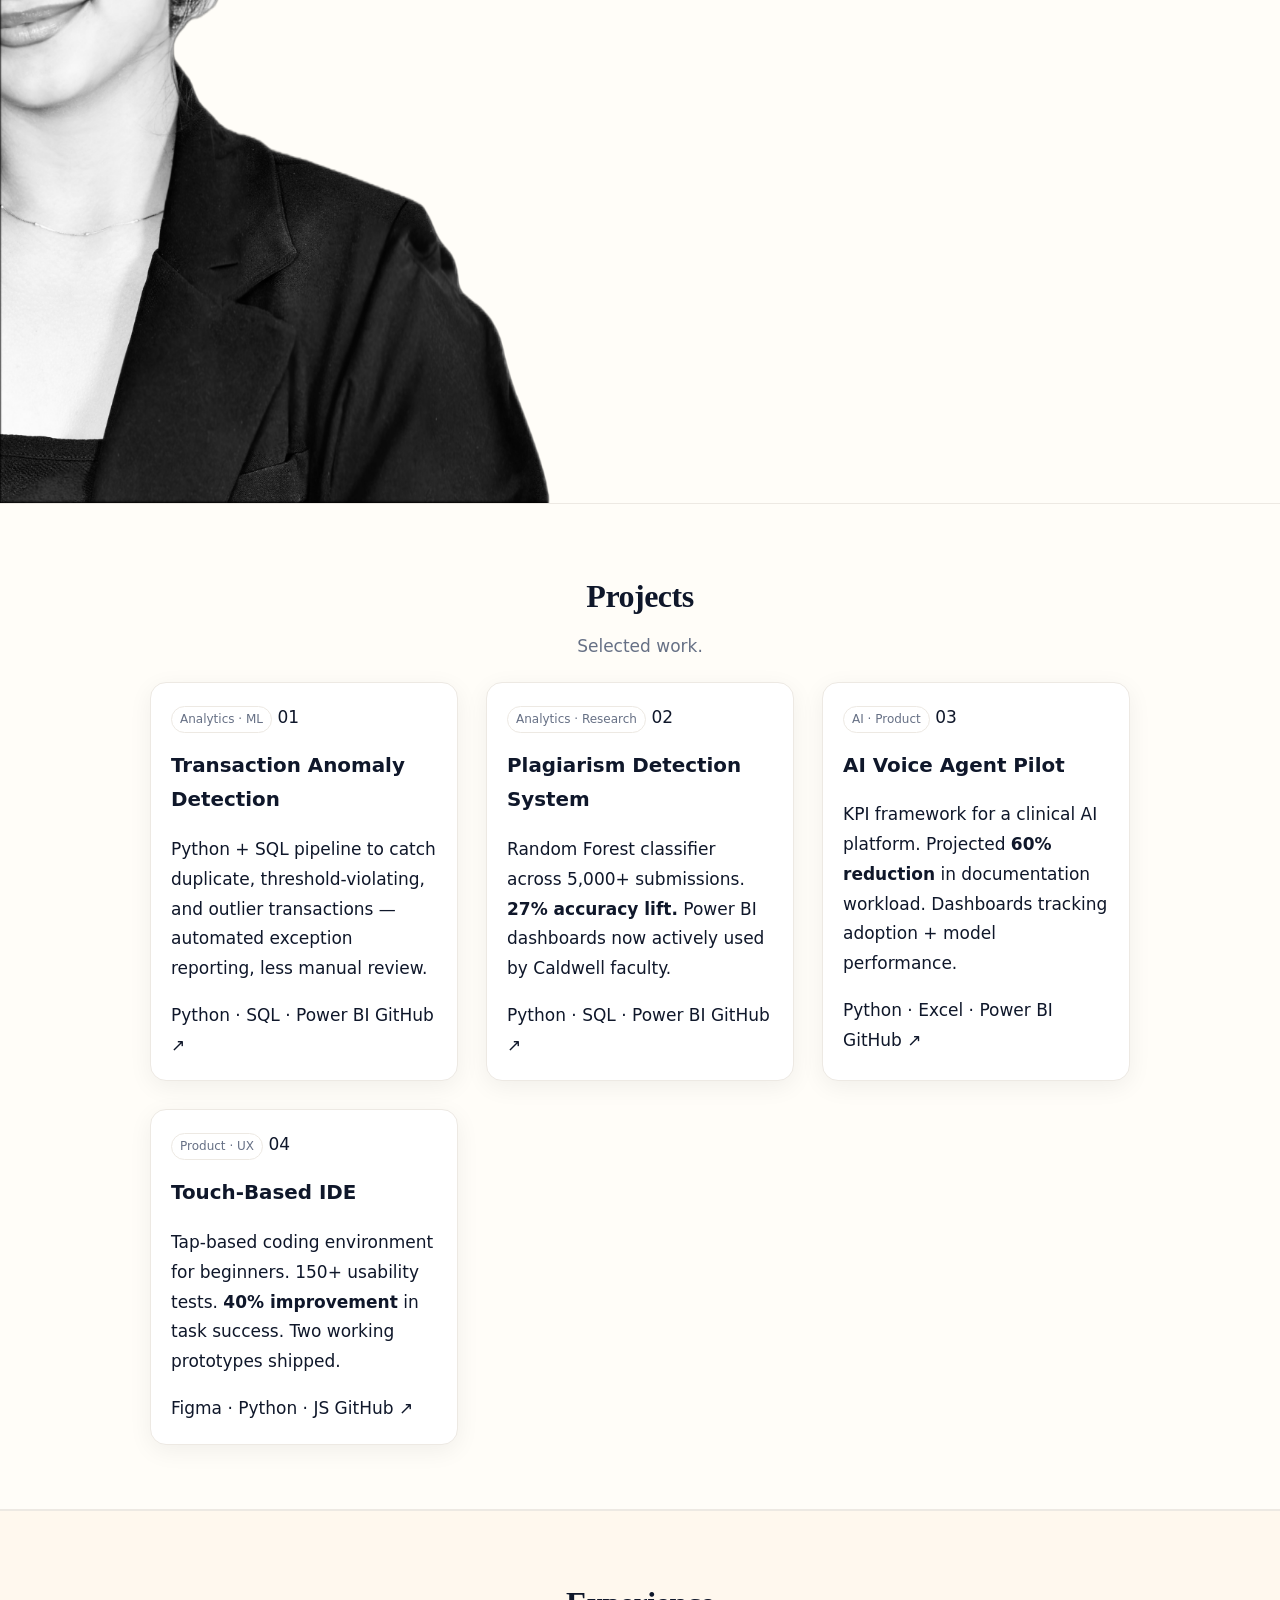
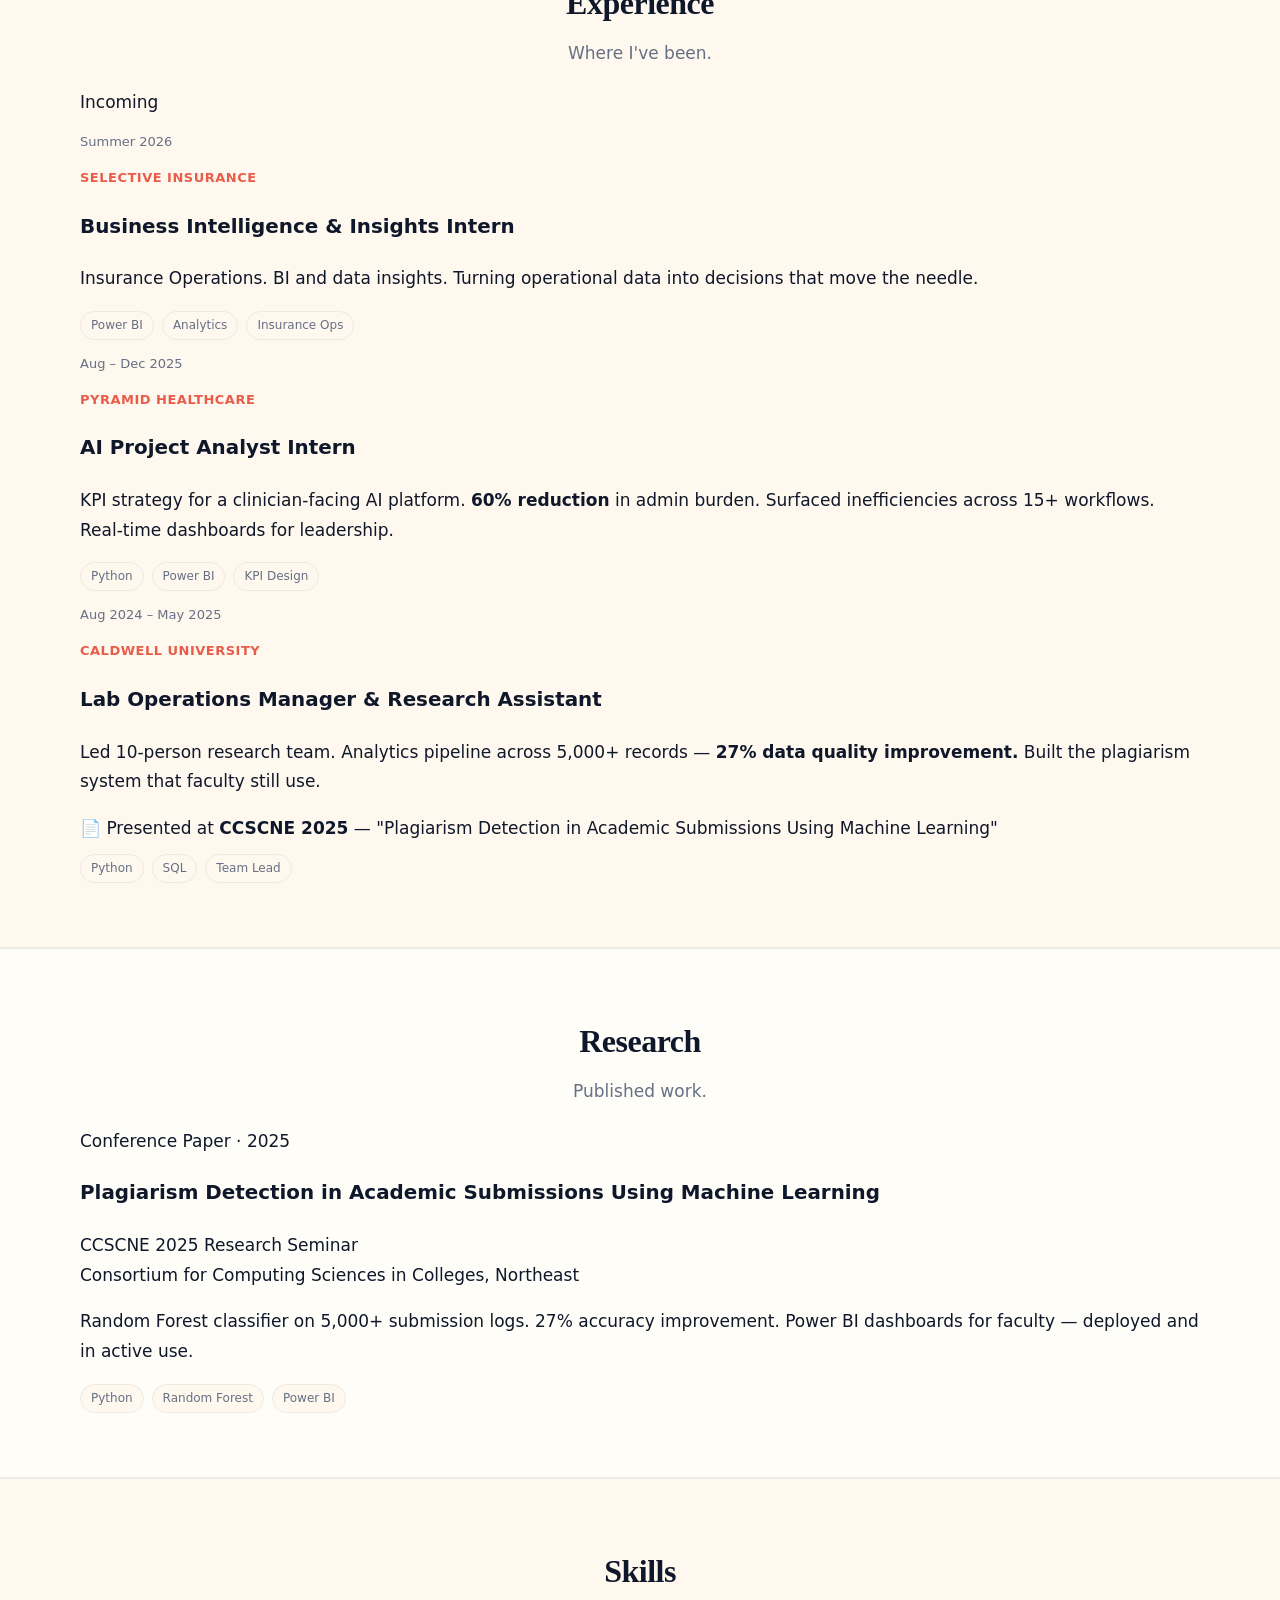
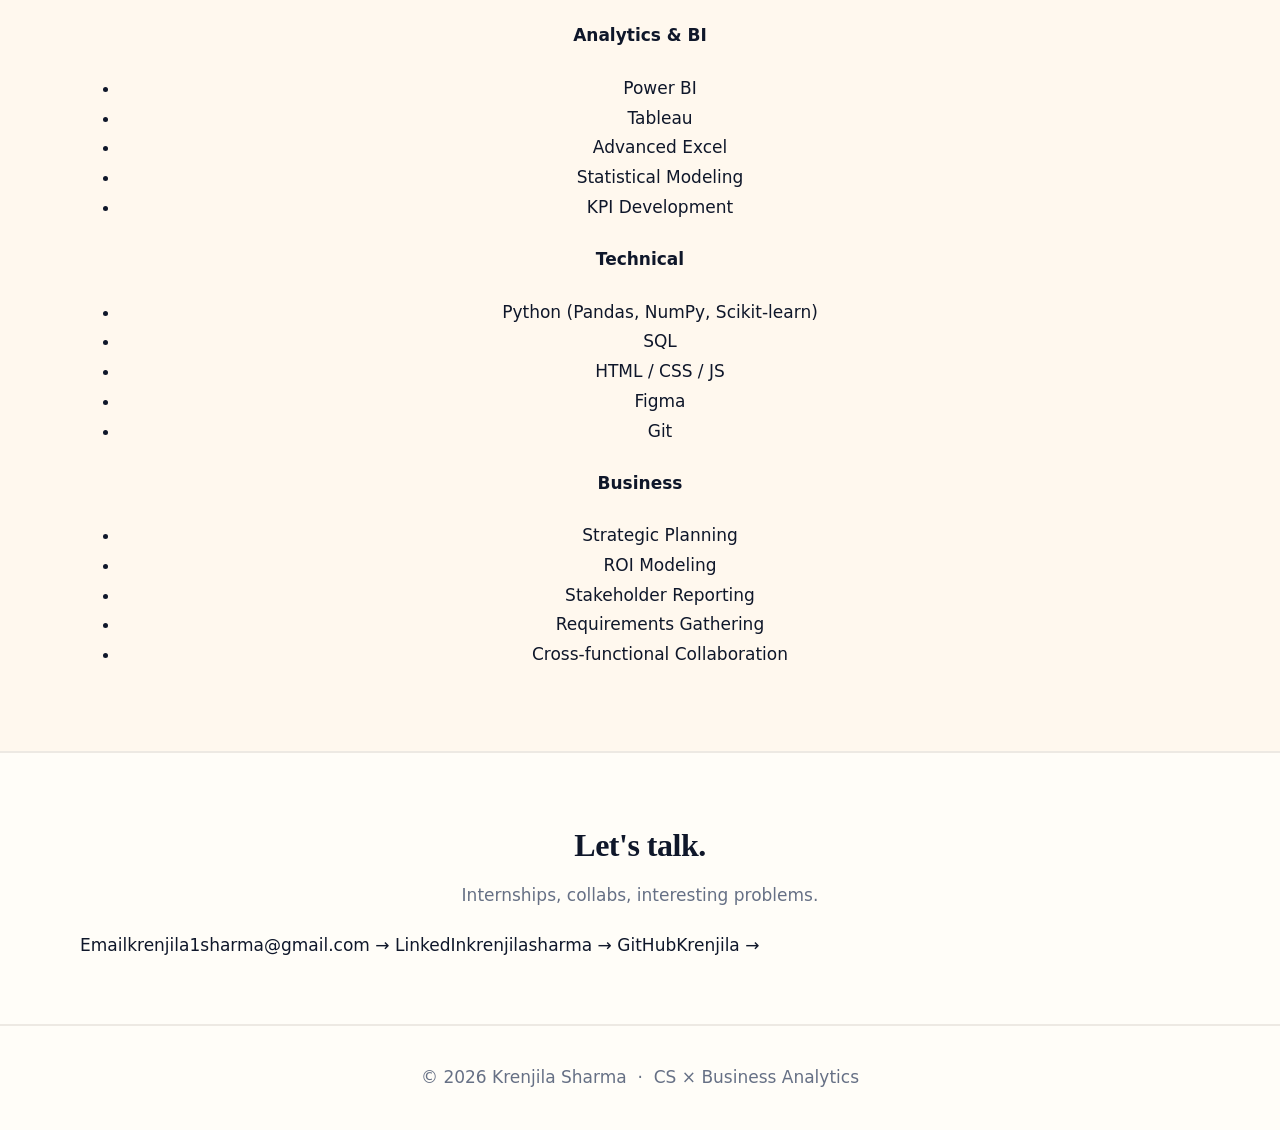
==== commit acb1e987: "Update portfolio content and restructure in index.html" ====
--- a/index.html
+++ b/index.html
@@ -4,21 +4,22 @@
   <meta charset="utf-8" />
   <meta name="viewport" content="width=device-width,initial-scale=1" />
   <title>Krenjila Sharma — Portfolio</title>
-  <link href="https://fonts.googleapis.com/css2?family=Fraunces:wght@600;700&family=Inter:wght@400;600;700&display=swap" rel="stylesheet">
+  <link href="https://fonts.googleapis.com/css2?family=Playfair+Display:ital,wght@0,400;0,700;0,900;1,400;1,900&family=DM+Sans:wght@300;400;500&display=swap" rel="stylesheet">
   <link rel="stylesheet" href="style.css" />
 </head>
 <body>
 
-  <!-- Header / Nav -->
+  <!-- NAV -->
   <header class="site-header">
     <div class="container">
       <nav class="nav">
         <a class="logo" href="#top">
-          <img src="K.png" alt="Krenjila Sharma Logo" style="height:84px;border-radius:50%;">
+          <img src="K.png" alt="KS" style="height:52px;border-radius:50%;">
         </a>
         <div class="nav-links">
           <a href="#projects">Projects</a>
-          <a href="#resume">Experience</a>
+          <a href="#experience">Experience</a>
+          <a href="#research">Research</a>
           <a href="#skills">Skills</a>
           <a href="#contact">Contact</a>
         </div>
@@ -28,177 +29,240 @@
 
   <main id="top">
 
-    <!-- HERO BAND 1 (photo on the RIGHT edge) -->
+    <!-- HERO 1 — photo RIGHT -->
     <section class="hero-edge left">
       <div class="edge-photo" aria-hidden="true"></div>
       <div class="container">
         <div class="copy">
-          <h1>Hi, I’m Krenjila Sharma.</h1>
-          <p class="tagline">
-            I work in the intersection of <b>BUILDING, ANALYZING AND DESIGNING.</b>
-            A <b>Computer Science × Business Analytics</b> student with a builder’s mindset—always learning, creating, and refining.
-          </p>
+          <p class="kicker">Est. 2023 · NJ/NY</p>
+          <h1>I turn <em class="red">data</em><br>into decisions.</h1>
+          <p class="tagline">CS × Business Analytics student.<br>Builder. Analyst. Occasional overachiever.</p>
           <div class="cta-row">
-            <a class="btn" href="#projects">Explore My Work</a>
-            <a class="btn ghost" href="#contact">Let’s Connect</a>
-          </div>
-          <div class="quick-facts" style="margin-top:12px">
-            <span>GPA 3.8+</span><span>NY/NJ</span>
-          </div>
-        </div>
-      </div>
-    </section>
-
-    <!-- HERO BAND 2 (photo on the LEFT edge) -->
+            <a class="btn" href="#projects">See the work</a>
+            <a class="btn ghost" href="#contact">Say hello</a>
+          </div>
+          <div class="quick-facts">
+            <span>GPA 3.8+</span><span>Open to roles</span>
+          </div>
+        </div>
+      </div>
+    </section>
+
+    <!-- HERO 2 — photo LEFT -->
     <section class="hero-edge right">
       <div class="edge-photo" aria-hidden="true"></div>
       <div class="container">
         <div class="copy">
-          <h2>Designer-minded, data-backed.</h2>
-          <p class="tagline">I bring together research, prototyping, and analytics to ship work that’s useful and clear.</p>
+          <h2>Not just<br><em class="red">charts.</em><br>Answers.</h2>
+          <p class="tagline">Research. Dashboards. Strategy.<br>I work where the numbers meet the decision.</p>
           <div class="cta-row">
-            <a class="btn" href="#projects">See Projects</a>
-            <a class="btn ghost" href="#resume">See Experience</a>
-          </div>
-        </div>
-      </div>
-    </section>
-
-    <!-- Projects -->
+            <a class="btn" href="#projects">Projects</a>
+            <a class="btn ghost" href="#experience">Experience</a>
+          </div>
+        </div>
+      </div>
+    </section>
+
+    <!-- PROJECTS -->
     <section class="section reveal" id="projects">
       <div class="container">
-        <h2>Projects</h2>
-        <p class="section-sub">Selected work blending design, analytics, and storytelling.</p>
-
+        <div class="section-header">
+          <h2>Projects</h2>
+          <p class="section-sub">Selected work.</p>
+        </div>
         <div class="grid">
-          <article class="card">
-            <div class="card-tag">Product • UX</div>
-            <div class="thumb"></div>
+
+          <article class="card">
+            <div class="card-meta">
+              <span class="card-tag">Analytics · ML</span>
+              <span class="card-num">01</span>
+            </div>
+            <h3>Transaction Anomaly Detection</h3>
+            <p>Python + SQL pipeline to catch duplicate, threshold-violating, and outlier transactions — automated exception reporting, less manual review.</p>
+            <div class="card-footer">
+              <span class="stack">Python · SQL · Power BI</span>
+              <a href="https://github.com/Krenjila" target="_blank" rel="noopener" class="card-link">GitHub ↗</a>
+            </div>
+          </article>
+
+          <article class="card">
+            <div class="card-meta">
+              <span class="card-tag">Analytics · Research</span>
+              <span class="card-num">02</span>
+            </div>
+            <h3>Plagiarism Detection System</h3>
+            <p>Random Forest classifier across 5,000+ submissions. <b>27% accuracy lift.</b> Power BI dashboards now actively used by Caldwell faculty.</p>
+            <div class="card-footer">
+              <span class="stack">Python · SQL · Power BI</span>
+              <a href="https://github.com/Krenjila" target="_blank" rel="noopener" class="card-link">GitHub ↗</a>
+            </div>
+          </article>
+
+          <article class="card">
+            <div class="card-meta">
+              <span class="card-tag">AI · Product</span>
+              <span class="card-num">03</span>
+            </div>
+            <h3>AI Voice Agent Pilot</h3>
+            <p>KPI framework for a clinical AI platform. Projected <b>60% reduction</b> in documentation workload. Dashboards tracking adoption + model performance.</p>
+            <div class="card-footer">
+              <span class="stack">Python · Excel · Power BI</span>
+              <a href="https://github.com/Krenjila" target="_blank" rel="noopener" class="card-link">GitHub ↗</a>
+            </div>
+          </article>
+
+          <article class="card">
+            <div class="card-meta">
+              <span class="card-tag">Product · UX</span>
+              <span class="card-num">04</span>
+            </div>
             <h3>Touch-Based IDE</h3>
-            <p>Reimagined how beginners learn programming through a tap-based coding IDE.
-Defined the MVP roadmap, led 150+ usability tests, and improved task success rates by <b>40%</b>.
-Delivered two working prototypes demonstrating how touch gestures can replace drag-and-drop learning tools.</p>
-            <ul class="bullets">
-              <li>Two prototypes; fewer navigation steps per task</li>
-              <li><b>Stack</b>: Figma, Python, JS, JSON</li>
+            <p>Tap-based coding environment for beginners. 150+ usability tests. <b>40% improvement</b> in task success. Two working prototypes shipped.</p>
+            <div class="card-footer">
+              <span class="stack">Figma · Python · JS</span>
+              <a href="https://github.com/Krenjila" target="_blank" rel="noopener" class="card-link">GitHub ↗</a>
+            </div>
+          </article>
+
+        </div>
+      </div>
+    </section>
+
+    <!-- EXPERIENCE -->
+    <section class="section reveal" id="experience">
+      <div class="container">
+        <div class="section-header">
+          <h2>Experience</h2>
+          <p class="section-sub">Where I've been.</p>
+        </div>
+        <div class="timeline">
+
+          <div class="t-item reveal">
+            <div class="t-left">
+              <span class="t-badge incoming">Incoming</span>
+              <p class="t-date">Summer 2026</p>
+              <p class="t-company">Selective Insurance</p>
+            </div>
+            <div class="t-right">
+              <h3>Business Intelligence & Insights Intern</h3>
+              <p>Insurance Operations. BI and data insights. Turning operational data into decisions that move the needle.</p>
+              <div class="t-tags"><span>Power BI</span><span>Analytics</span><span>Insurance Ops</span></div>
+            </div>
+          </div>
+
+          <div class="t-item reveal">
+            <div class="t-left">
+              <p class="t-date">Aug – Dec 2025</p>
+              <p class="t-company">Pyramid Healthcare</p>
+            </div>
+            <div class="t-right">
+              <h3>AI Project Analyst Intern</h3>
+              <p>KPI strategy for a clinician-facing AI platform. <b>60% reduction</b> in admin burden. Surfaced inefficiencies across 15+ workflows. Real-time dashboards for leadership.</p>
+              <div class="t-tags"><span>Python</span><span>Power BI</span><span>KPI Design</span></div>
+            </div>
+          </div>
+
+          <div class="t-item reveal">
+            <div class="t-left">
+              <p class="t-date">Aug 2024 – May 2025</p>
+              <p class="t-company">Caldwell University</p>
+            </div>
+            <div class="t-right">
+              <h3>Lab Operations Manager & Research Assistant</h3>
+              <p>Led 10-person research team. Analytics pipeline across 5,000+ records — <b>27% data quality improvement.</b> Built the plagiarism system that faculty still use.</p>
+              <div class="t-pub">
+                <span>📄</span>
+                <span>Presented at <b>CCSCNE 2025</b> — "Plagiarism Detection in Academic Submissions Using Machine Learning"</span>
+              </div>
+              <div class="t-tags"><span>Python</span><span>SQL</span><span>Team Lead</span></div>
+            </div>
+          </div>
+
+        </div>
+      </div>
+    </section>
+
+    <!-- RESEARCH -->
+    <section class="section reveal" id="research">
+      <div class="container">
+        <div class="section-header">
+          <h2>Research</h2>
+          <p class="section-sub">Published work.</p>
+        </div>
+        <div class="pub-card">
+          <div class="pub-left">
+            <span class="pub-badge">Conference Paper · 2025</span>
+            <h3>Plagiarism Detection in Academic Submissions Using Machine Learning</h3>
+            <p class="pub-venue">CCSCNE 2025 Research Seminar<br>Consortium for Computing Sciences in Colleges, Northeast</p>
+          </div>
+          <div class="pub-right">
+            <p>Random Forest classifier on 5,000+ submission logs. 27% accuracy improvement. Power BI dashboards for faculty — deployed and in active use.</p>
+            <div class="t-tags">
+              <span>Python</span><span>Random Forest</span><span>Power BI</span>
+            </div>
+          </div>
+        </div>
+      </div>
+    </section>
+
+    <!-- SKILLS -->
+    <section class="section reveal" id="skills">
+      <div class="container">
+        <div class="section-header">
+          <h2>Skills</h2>
+        </div>
+        <div class="skills-grid">
+          <div class="skill-group">
+            <h4>Analytics & BI</h4>
+            <ul>
+              <li>Power BI</li>
+              <li>Tableau</li>
+              <li>Advanced Excel</li>
+              <li>Statistical Modeling</li>
+              <li>KPI Development</li>
             </ul>
-          </article>
-
-          <article class="card">
-            <div class="card-tag">Analytics • Coding</div>
-            <div class="thumb"></div>
-            <h3>Plagiarism Detection</h3>
-            <p>Built a Random Forest–powered dashboard to flag suspicious coding submissions across 5,000+ logs.
-Improved detection accuracy by <b>27%</b>, enabling faculty to identify integrity risks faster.
-Designed Power BI visualizations that made real-time monitoring intuitive for non-technical users.</p>
-            <ul class="bullets">
-              <li>Developed for Caldwell University’s academic integrity research program. Presented in CCSCNE Research Seminar 2025.</li>
-              <li><b>Stack</b>: Python, SQL, Excel/Power BI</li>
+          </div>
+          <div class="skill-group">
+            <h4>Technical</h4>
+            <ul>
+              <li>Python (Pandas, NumPy, Scikit-learn)</li>
+              <li>SQL</li>
+              <li>HTML / CSS / JS</li>
+              <li>Figma</li>
+              <li>Git</li>
             </ul>
-          </article>
-          
-  <article class="card">
-  <div class="card-tag">AI • Analytics</div>
-  <div class="thumb"></div>
-  <h3>AI Voice Agent Pilot (Pyramid Healthcare)</h3>
-  <p>
-    Defined metrics for a clinician-facing AI voice agent projected to reduce documentation workload by <b>60%</b>. 
-    Built KPI dashboards tracking adoption and model performance to guide iteration cycles. 
-    Partnered with engineering and design teams to drive rollout and success measurement across clinical workflows.
-  </p>
-  <ul class="bullets">
-    <li>Delivered insight reports driving product adoption and operational efficiency</li>
-    <li><b>Stack:</b> Python, Excel, Power BI</li>
-  </ul>
-</article>
-          
-          <article class="card">
-            <div class="card-tag">Data • Strategy</div>
-            <div class="thumb"></div>
-            <h3>POS ROI Model (WoW Payments)</h3>
-            <p>Created a pricing and ROI model that optimized POS deployments for 30+ SMB clients.
-Built Salesforce dashboards and reduced onboarding time by <b>25%</b>, accelerating pipeline conversion.
-Supported leadership decisions with quantitative payback models and competitive insights.</p>
-            <ul class="bullets">
-              <li>Delivered actionable ROI insights for executive decision-making</li>
-              <li><b>Stack</b>: Excel, Power BI, Salesforce</li>
+          </div>
+          <div class="skill-group">
+            <h4>Business</h4>
+            <ul>
+              <li>Strategic Planning</li>
+              <li>ROI Modeling</li>
+              <li>Stakeholder Reporting</li>
+              <li>Requirements Gathering</li>
+              <li>Cross-functional Collaboration</li>
             </ul>
-          </article>
-        </div>
-      </div>
-    </section>
-
-    <!-- Experience -->
-<section class="section reveal" id="resume">
-  <div class="container">
-    <h2>Experience</h2>
-
-    <div class="timeline">
-
-      <div class="t-item">
-        <div class="t-dot"></div>
-        <div class="t-content">
-          <div class="t-meta">
-            <span class="t-company">Selective Insurance</span>
-            <span class="t-date">Incoming · Summer 2026</span>
-          </div>
-          <h3>Business Intelligence & Insights Intern</h3>
-          <p>Joining the Insurance Operations Department to work on BI and data insights. Focused on turning operational data into decisions that actually move the needle.</p>
-          <div class="t-tags"><span>Power BI</span><span>Analytics</span><span>Insurance Ops</span></div>
-        </div>
-      </div>
-
-      <div class="t-item">
-        <div class="t-dot"></div>
-        <div class="t-content">
-          <div class="t-meta">
-            <span class="t-company">Pyramid Healthcare</span>
-            <span class="t-date">Aug 2025 – Dec 2025</span>
-          </div>
-          <h3>AI Project Analyst Intern</h3>
-          <p>Drove analytics and KPI strategy for a clinician-facing AI platform—cutting administrative burden by <b>60%</b> and identifying inefficiencies across 15+ operational workflows. Built Power BI dashboards that gave leadership real-time visibility into system performance, error rates, and risk patterns.</p>
-          <div class="t-tags"><span>Python</span><span>Power BI</span><span>KPI Design</span><span>Workflow Analysis</span></div>
-        </div>
-      </div>
-
-      <div class="t-item">
-        <div class="t-dot"></div>
-        <div class="t-content">
-          <div class="t-meta">
-            <span class="t-company">Caldwell University · CogAI Lab</span>
-            <span class="t-date">Aug 2024 – May 2025</span>
-          </div>
-          <h3>Lab Operations Manager & Research Assistant</h3>
-          <p>Led a 10-member research team and built an analytics pipeline across 5,000+ records that improved data quality by <b>27%</b>. Standardized validation workflows and quality control procedures that reduced reporting errors across the team's deliverables. The plagiarism detection system I built is actively used by faculty today.</p>
-          <div class="t-tags"><span>Python</span><span>SQL</span><span>Research</span><span>Team Lead</span></div>
-        </div>
-      </div>
-
-    </div>
-  </div>
-</section>
-
-    <!-- Skills -->
-    <section class="section reveal" id="skills">
-      <div class="container">
-        <h2>Skills</h2>
-        <div class="chips">
-          <span>Figma</span><span>HTML/CSS/JS</span><span>Python</span><span>SQL</span>
-          <span>Power BI</span><span>MS Office</span><span>Research</span>
-          <span>Tableau</span><span>Strategic Planning</span><span>ROI Modeling</span>
-        </div>
-      </div>
-    </section>
-
-    <!-- Contact -->
+          </div>
+        </div>
+      </div>
+    </section>
+
+    <!-- CONTACT -->
     <section class="section reveal" id="contact">
       <div class="container">
-        <h2>Contact</h2>
-        <p class="section-sub">Open to internships, collabs, and feedback.</p>
-        <div class="contact-cards">
-          <a class="card mini" href="mailto:krenjila1sharma@gmail.com">krenjila1sharma@gmail.com</a>
-          <a class="card mini" href="https://linkedin.com/in/krenjilasharma" target="_blank" rel="noopener">LinkedIn</a>
-          <a class="card mini" href="https://github.com/krenjilasharma" target="_blank" rel="noopener">GitHub</a>
+        <div class="section-header">
+          <h2>Let's talk.</h2>
+          <p class="section-sub">Internships, collabs, interesting problems.</p>
+        </div>
+        <div class="contact-list">
+          <a class="contact-row" href="mailto:krenjila1sharma@gmail.com">
+            <span>Email</span><span class="contact-val">krenjila1sharma@gmail.com →</span>
+          </a>
+          <a class="contact-row" href="https://linkedin.com/in/krenjilasharma" target="_blank" rel="noopener">
+            <span>LinkedIn</span><span class="contact-val">krenjilasharma →</span>
+          </a>
+          <a class="contact-row" href="https://github.com/Krenjila" target="_blank" rel="noopener">
+            <span>GitHub</span><span class="contact-val">Krenjila →</span>
+          </a>
         </div>
       </div>
     </section>
@@ -207,13 +271,25 @@
 
   <footer class="site-footer">
     <div class="container">
-      <p>© <span id="y"></span> Krenjila Sharma</p>
+      <p>© <span id="y"></span> Krenjila Sharma &nbsp;·&nbsp; CS × Business Analytics</p>
     </div>
   </footer>
 
   <script>
     document.getElementById('y').textContent = new Date().getFullYear();
+    const observer = new IntersectionObserver(
+      (entries) => {
+        entries.forEach((e) => {
+          if (e.isIntersecting) {
+            e.target.classList.add('visible');
+            observer.unobserve(e.target);
+          }
+        });
+      },
+      { threshold: 0.1 }
+    );
+    document.querySelectorAll('.reveal').forEach((el) => observer.observe(el));
   </script>
-  <script src="script.js"></script>
+
 </body>
 </html>
--- a/style.css
+++ b/style.css
@@ -93,15 +93,39 @@
 .card:hover .thumb{ transform:translateY(-2px); box-shadow:0 10px 28px rgba(0,0,0,0.10); }
 .card .thumb img{ width:100%; height:100%; object-fit:cover; display:block; }
 
-/* ---------- Experience (Timeline) ---------- */
-.timeline{ position:relative; border-left:3px solid var(--line); padding-left:56px; }
-.t-item{ position:relative; margin:22px 0 26px; }
-.t-dot{
-  position:absolute; left:-62px; top:8px; width:12px; height:12px; background:var(--accent);
-  border:2px solid #fff; border-radius:50%; box-shadow:0 2px 6px rgba(0,0,0,.12);
-}
-.t-content h3{ margin:0 0 6px; }
-.t-content p{ margin:0; color:var(--muted); line-height:1.7; }
+/* ---------- Experience upgrades ---------- */
+.t-meta {
+  display: flex;
+  align-items: center;
+  gap: 12px;
+  margin-bottom: 4px;
+  flex-wrap: wrap;
+}
+.t-company {
+  font-weight: 700;
+  font-size: 13px;
+  color: var(--accent);
+  text-transform: uppercase;
+  letter-spacing: 0.5px;
+}
+.t-date {
+  font-size: 13px;
+  color: var(--muted);
+}
+.t-tags {
+  display: flex;
+  gap: 8px;
+  flex-wrap: wrap;
+  margin-top: 10px;
+}
+.t-tags span {
+  font-size: 12px;
+  padding: 3px 10px;
+  border-radius: 999px;
+  background: var(--panel);
+  border: 1px solid var(--line);
+  color: var(--muted);
+}
 
 /* ---------- Skills ---------- */
 #skills{ text-align:center; }
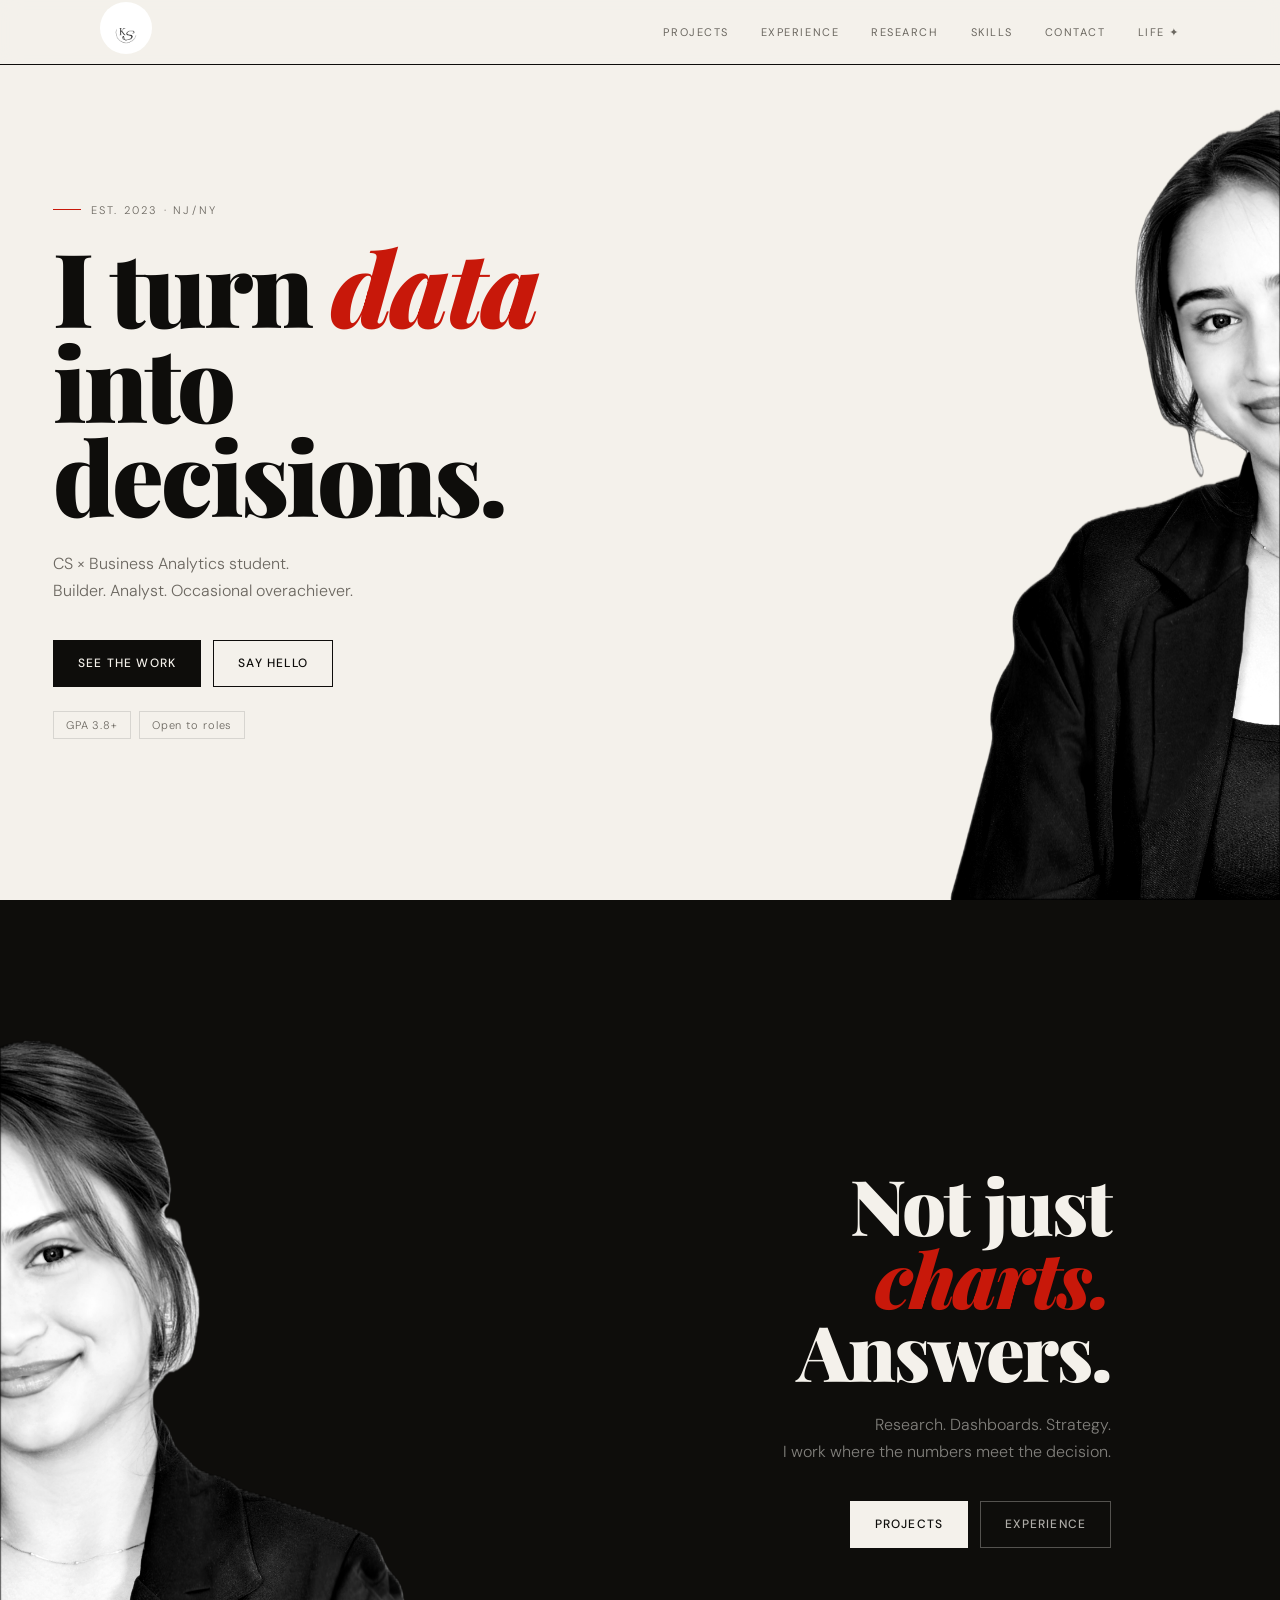
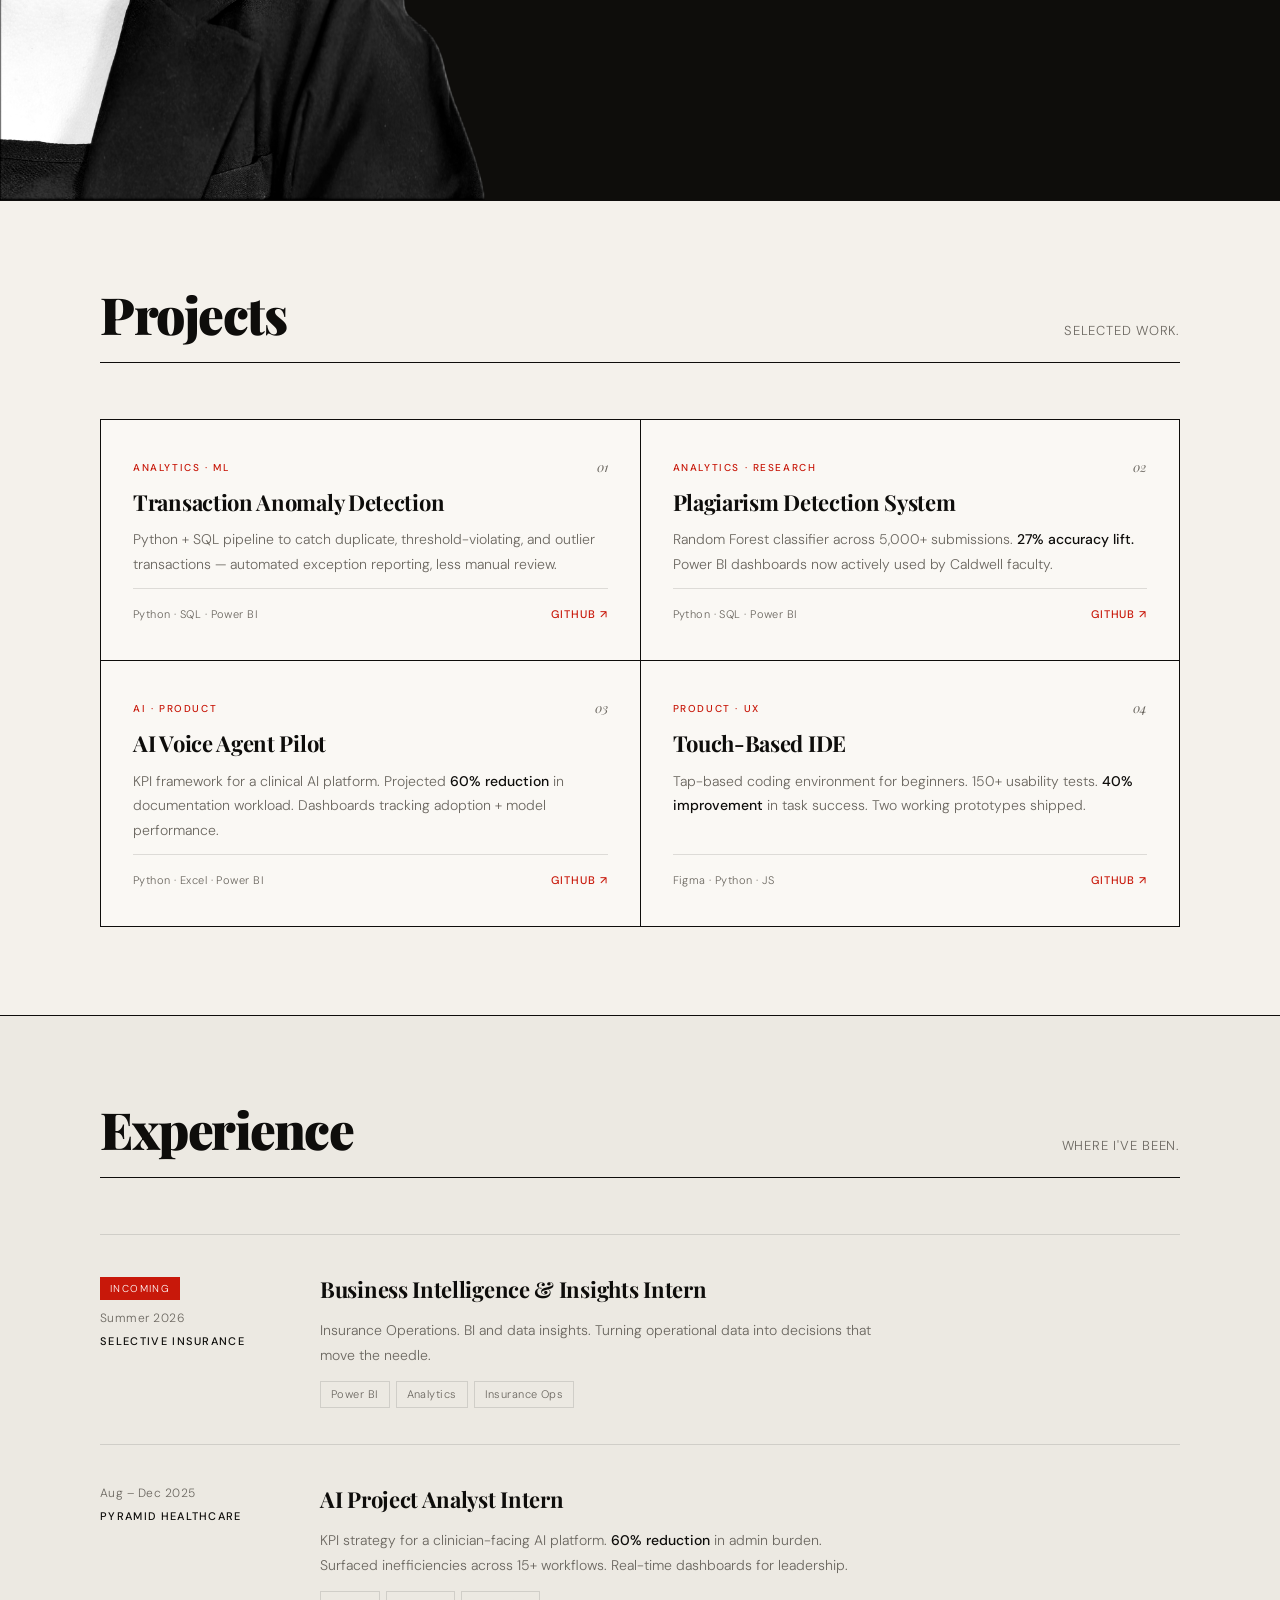
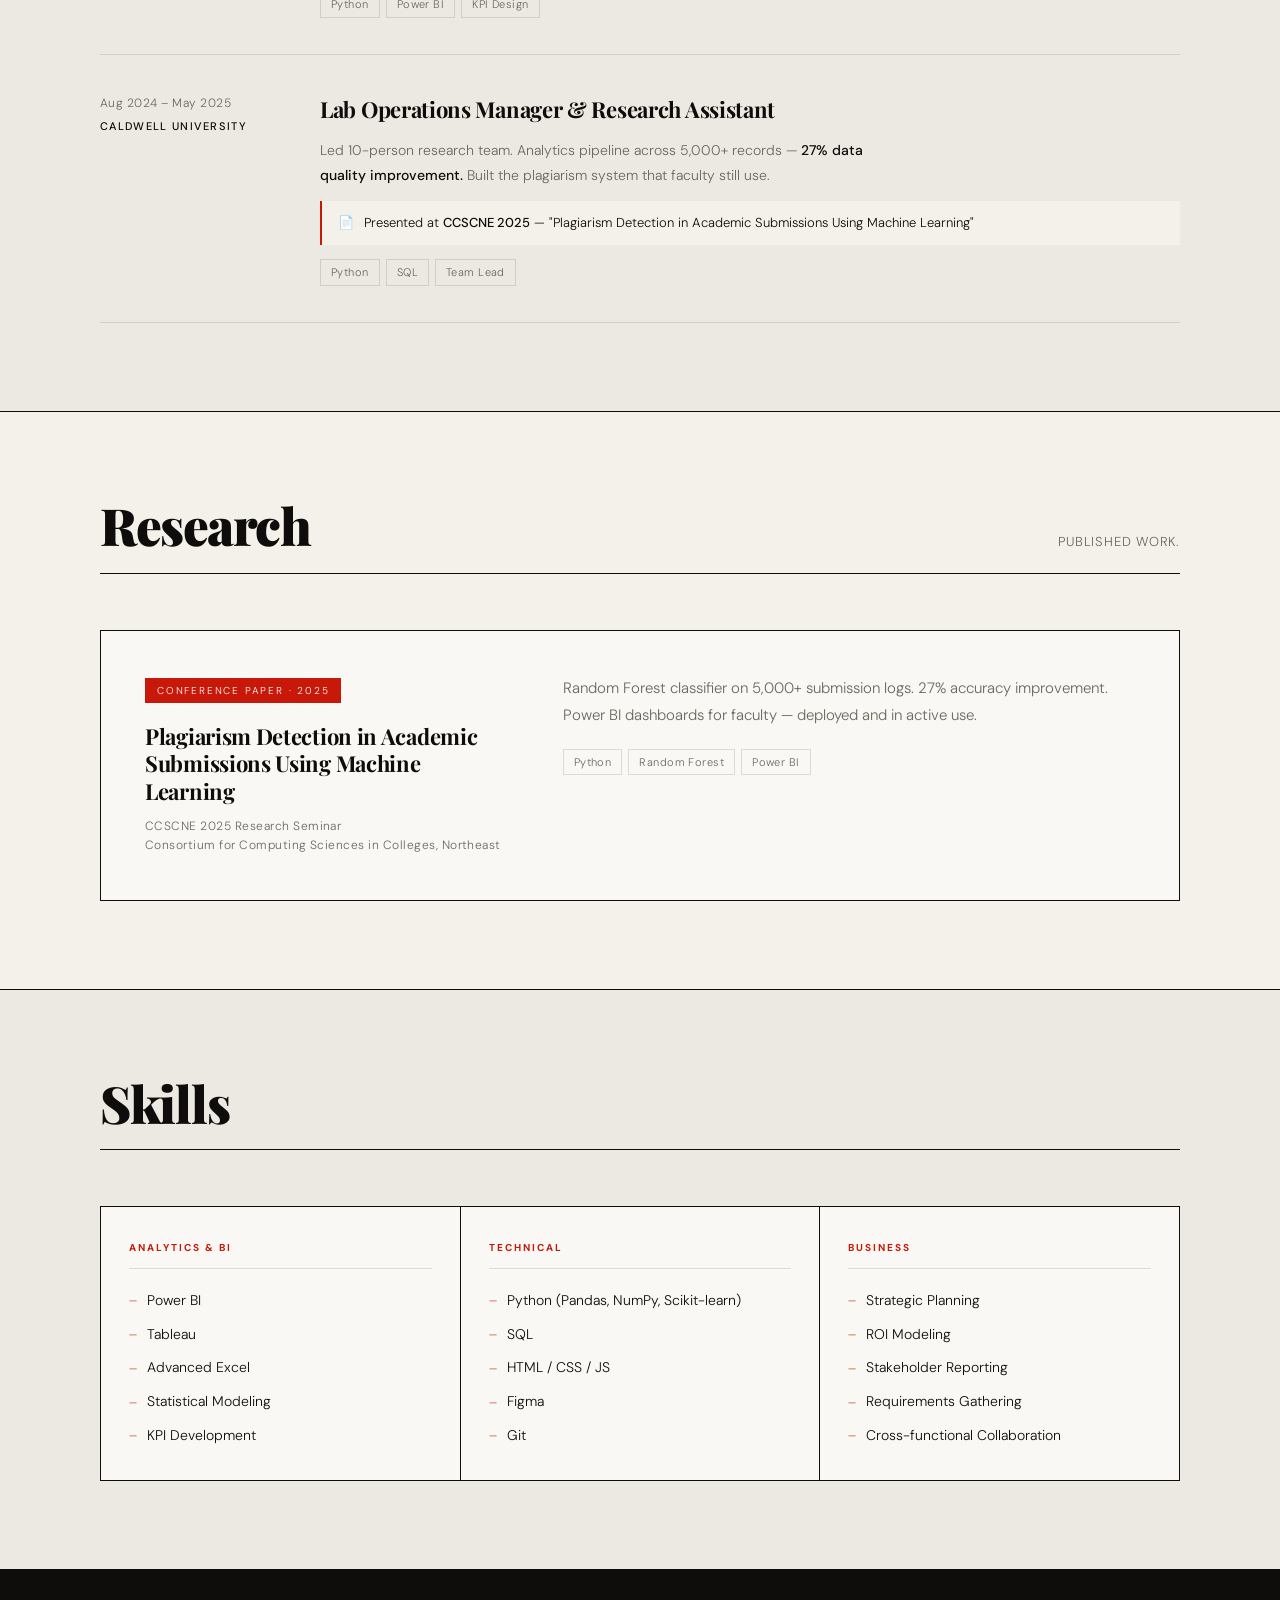
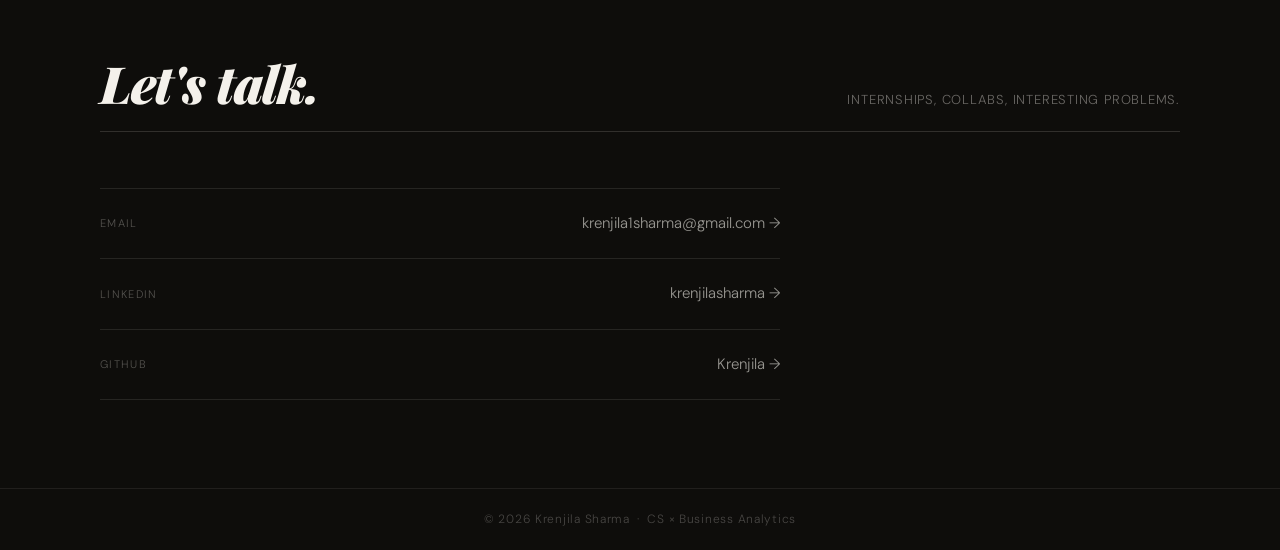
==== commit e1ac1043: "Add link to Life page in navigation" ====
--- a/index.html
+++ b/index.html
@@ -22,6 +22,7 @@
           <a href="#research">Research</a>
           <a href="#skills">Skills</a>
           <a href="#contact">Contact</a>
+          <a href="life.html">Life ✦</a>
         </div>
       </nav>
     </div>
--- a/style.css
+++ b/style.css
@@ -1,220 +1,427 @@
-
-
-/* ---------- Theme ---------- */
-:root{
-  --bg:#fffdf8;          /* warm cream */
-  --panel:#fff8ee;       /* light tint */
-  --ink:#0f172a;         /* main text */
-  --muted:#667085;       /* muted text */
-  --accent:#e85c4a;      /* coral */
-  --accent-ink:#fff;     /* text on accent */
-  --card:#ffffff;        /* card bg */
-  --line:#ede9e3;        /* soft borders */
-}
-html,body{
-  margin:0; padding:0;
-  background:var(--bg);
-  color:var(--ink);
-  font:17px/1.75 Inter, system-ui, -apple-system, Segoe UI, Roboto, Arial;
-  scroll-behavior:smooth;
-}
-a{ color:inherit; text-decoration:none; text-underline-offset:3px; }
-a:hover{ text-decoration:underline; }
-
-/* ---------- Layout ---------- */
-.container{ max-width:1120px; margin:0 auto; padding:0 28px; }
-@media (min-width:900px){ .container{ padding:0 56px; } }
-
-.section{ padding:64px 0; border-top:1px solid var(--line); border-bottom:1px solid var(--line); }
-main .section:nth-of-type(odd){ background:var(--bg); }
-main .section:nth-of-type(even){ background:var(--panel); }
-
-h1,h2{ font-family:"Fraunces", serif; letter-spacing:-0.5px; }
-h1{ font-size:56px; line-height:1.05; margin:0 0 12px; }
-h2{ font-size:32px; margin:0 0 8px; text-align:center; }
-.section .section-sub{ color:var(--muted); margin:0 0 20px; text-align:center; }
-
-/* ---------- Header / Nav ---------- */
-.site-header{ border-bottom:1px solid var(--line); background:linear-gradient(180deg,#fcfdff,transparent); }
-.nav{ display:flex; align-items:center; justify-content:space-between; }
-.nav-links{ display:flex; align-items:center; gap:24px; }
-.nav-links a{ color:#64748b; }
-.nav-links a:hover{ color:var(--ink); text-decoration:none; }
-
-/* ---------- Buttons & chips ---------- */
-.btn{
-  display:inline-block; background:var(--accent); color:var(--accent-ink);
-  font-weight:700; padding:10px 16px; border-radius:12px;
-  box-shadow:0 4px 14px rgba(232,92,74,0.25);
-  transition:transform .15s ease, filter .15s ease, box-shadow .15s ease;
-}
-.btn:hover{ filter:brightness(.97); transform:translateY(-2px); box-shadow:0 6px 20px rgba(232,92,74,0.35); }
-.btn.ghost{ background:transparent; color:var(--accent); border:1.5px solid var(--accent); box-shadow:none; }
-
-.cta-row,.quick-facts{ display:flex; align-items:center; gap:12px; flex-wrap:wrap; }
-.quick-facts span{
-  background:var(--panel); border:1px solid var(--line); color:var(--muted);
-  border-radius:999px; padding:6px 10px; font-size:13px;
-}
-
-
-/* ---------- “About / My Story” ---------- */
-.about-wrap{ display:flex; align-items:center; justify-content:space-between; gap:48px; flex-wrap:wrap; }
-.about-text{ flex:1; min-width:280px; }
-.about-text p{ color:var(--muted); margin:8px 0; max-width:560px; }
-.about-photo img{
-  width:220px; height:220px; object-fit:cover; border-radius:50%;
-  box-shadow:0 8px 32px rgba(0,0,0,.08); border:4px solid #fff;
-}
-@media(max-width:768px){
-  .about-wrap{ flex-direction:column-reverse; text-align:center; }
-  .about-photo img{ width:180px; height:180px; }
-}
-
-/* ---------- Projects ---------- */
-.grid{
-  display:grid; gap:28px;
-  grid-template-columns:repeat(auto-fit, minmax(300px, 1fr));
-  max-width:980px; margin:0 auto;
-}
-.card{
-  background:var(--card); border:1px solid var(--line); border-radius:16px; padding:20px;
-  box-shadow:0 6px 24px rgba(2,6,23,0.06);
-}
-.card h3{ margin:8px 0; }
-.card-tag{ display:inline-block; font-size:12px; color:var(--muted); border:1px solid var(--line); padding:2px 8px; border-radius:999px; margin-bottom:8px; }
-.bullets{ margin:8px 0 0; padding:0 0 0 16px; }
-.card .thumb{
-  width:100%; aspect-ratio:16/9; border-radius:12px; margin-bottom:12px;
-  background:linear-gradient(135deg,#ffd9cf,#ffe9e2 40%,#fff5ef); border:1px solid var(--line);
-  box-shadow:0 6px 20px rgba(0,0,0,0.06); overflow:hidden; position:relative;
-  transition:transform .2s ease, box-shadow .2s ease;
-}
-.card:hover .thumb{ transform:translateY(-2px); box-shadow:0 10px 28px rgba(0,0,0,0.10); }
-.card .thumb img{ width:100%; height:100%; object-fit:cover; display:block; }
-
-/* ---------- Experience upgrades ---------- */
-.t-meta {
+/* ═══════════════════════════════════════
+   TOKENS — Retro NY Editorial
+═══════════════════════════════════════ */
+:root {
+  --bg:       #f4f1eb;
+  --surface:  #ece9e2;
+  --ink:      #0e0d0b;
+  --muted:    #6b6760;
+  --red:      #c8180a;
+  --line:     rgba(14,13,11,0.12);
+  --card:     #faf8f4;
+  --serif:    'Playfair Display', Georgia, serif;
+  --sans:     'DM Sans', system-ui, sans-serif;
+  --ease:     cubic-bezier(0.25, 0.46, 0.45, 0.94);
+}
+
+*, *::before, *::after { box-sizing: border-box; margin: 0; padding: 0; }
+html { scroll-behavior: smooth; }
+body {
+  background: var(--bg);
+  color: var(--ink);
+  font-family: var(--sans);
+  font-weight: 300;
+  line-height: 1.7;
+  overflow-x: hidden;
+}
+a { color: inherit; text-decoration: none; }
+b, strong { font-weight: 500; }
+
+.container { max-width: 1160px; margin: 0 auto; padding: 0 40px; }
+@media (max-width: 768px) { .container { padding: 0 24px; } }
+
+/* NAV */
+.site-header {
+  position: fixed;
+  top: 0; left: 0; right: 0;
+  z-index: 100;
+  background: rgba(244,241,235,0.92);
+  backdrop-filter: blur(10px);
+  -webkit-backdrop-filter: blur(10px);
+  border-bottom: 1px solid var(--ink);
+}
+.nav {
   display: flex;
   align-items: center;
-  gap: 12px;
-  margin-bottom: 4px;
+  justify-content: space-between;
+  height: 64px;
+}
+.nav-links { display: flex; gap: 32px; }
+.nav-links a {
+  font-size: 11px;
+  font-weight: 400;
+  letter-spacing: 0.14em;
+  text-transform: uppercase;
+  color: var(--muted);
+  transition: color 0.2s;
+}
+.nav-links a:hover { color: var(--ink); }
+
+/* HERO */
+.hero-edge {
+  position: relative;
+  overflow: hidden;
+  min-height: 100svh;
+  display: flex;
+  align-items: center;
+  padding: 100px 0 60px;
+}
+.hero-edge .container { position: relative; z-index: 2; }
+.hero-edge .copy { max-width: 560px; }
+
+.edge-photo {
+  position: absolute;
+  top: 0; bottom: 0;
+  width: 52%;
+  background-repeat: no-repeat;
+  background-size: contain;
+  pointer-events: none;
+  z-index: 1;
+  filter: grayscale(100%) contrast(1.05);
+}
+
+.hero-edge.left .edge-photo {
+  right: 0;
+  background-image: url("Headshot Right.png");
+  background-position: right center;
+}
+.hero-edge.left { padding-right: clamp(280px, 48vw, 680px); }
+
+.hero-edge.right {
+  background: var(--ink);
+  color: var(--bg);
+  padding-left: clamp(280px, 48vw, 680px);
+}
+.hero-edge.right .edge-photo {
+  left: 0;
+  background-image: url("Headshot Left.png");
+  background-position: left center;
+}
+.hero-edge.right .copy { text-align: right; }
+.hero-edge.right .cta-row { justify-content: flex-end; }
+
+.kicker {
+  font-size: 11px;
+  letter-spacing: 0.2em;
+  text-transform: uppercase;
+  color: var(--muted);
+  margin-bottom: 20px;
+  display: flex;
+  align-items: center;
+  gap: 10px;
+}
+.kicker::before {
+  content: '';
+  display: inline-block;
+  width: 28px;
+  height: 1px;
+  background: var(--red);
+}
+.hero-edge.right .kicker { justify-content: flex-end; }
+.hero-edge.right .kicker::before { display: none; }
+.hero-edge.right .kicker::after {
+  content: '';
+  display: inline-block;
+  width: 28px;
+  height: 1px;
+  background: var(--red);
+}
+
+h1 {
+  font-family: var(--serif);
+  font-size: clamp(58px, 8vw, 110px);
+  font-weight: 900;
+  line-height: 0.92;
+  letter-spacing: -3px;
+  margin-bottom: 28px;
+}
+.hero-edge.right h2 {
+  font-family: var(--serif);
+  font-size: clamp(48px, 6vw, 88px);
+  font-weight: 900;
+  line-height: 0.95;
+  letter-spacing: -2px;
+  margin-bottom: 24px;
+  color: var(--bg);
+}
+.red { color: var(--red); font-style: italic; }
+
+.tagline {
+  font-size: 16px;
+  font-weight: 300;
+  color: var(--muted);
+  line-height: 1.7;
+  margin-bottom: 36px;
+}
+.hero-edge.right .tagline { color: rgba(244,241,235,0.5); }
+
+.cta-row { display: flex; align-items: center; gap: 12px; flex-wrap: wrap; margin-bottom: 24px; }
+
+.btn {
+  display: inline-block;
+  background: var(--ink);
+  color: var(--bg);
+  font-family: var(--sans);
+  font-size: 12px;
+  font-weight: 500;
+  letter-spacing: 0.1em;
+  text-transform: uppercase;
+  padding: 12px 24px;
+  border: 1px solid var(--ink);
+  border-radius: 0;
+  transition: background 0.2s, color 0.2s, transform 0.2s var(--ease);
+}
+.btn:hover {
+  background: var(--red);
+  border-color: var(--red);
+  color: #fff;
+  transform: translateY(-2px);
+  text-decoration: none;
+}
+.btn.ghost { background: transparent; color: var(--ink); }
+.btn.ghost:hover { background: var(--ink); color: var(--bg); }
+
+.hero-edge.right .btn { background: var(--bg); color: var(--ink); border-color: var(--bg); }
+.hero-edge.right .btn:hover { background: var(--red); border-color: var(--red); color: #fff; }
+.hero-edge.right .btn.ghost { background: transparent; color: rgba(244,241,235,0.7); border-color: rgba(244,241,235,0.3); }
+.hero-edge.right .btn.ghost:hover { background: rgba(244,241,235,0.1); color: var(--bg); border-color: var(--bg); }
+
+.quick-facts { display: flex; gap: 8px; flex-wrap: wrap; }
+.quick-facts span {
+  font-size: 11px;
+  letter-spacing: 0.08em;
+  padding: 4px 12px;
+  border: 1px solid var(--line);
+  color: var(--muted);
+}
+
+@media (max-width: 820px) {
+  .hero-edge,
+  .hero-edge.left,
+  .hero-edge.right {
+    padding: 80px 0 48px;
+    padding-left: 0 !important;
+    padding-right: 0 !important;
+    min-height: auto;
+    flex-direction: column;
+    align-items: flex-start;
+  }
+  .edge-photo {
+    position: relative;
+    width: 100%;
+    height: clamp(240px, 55vw, 360px);
+    margin-bottom: 24px;
+    background-position: center top;
+    background-size: cover;
+  }
+  .hero-edge .copy { max-width: 100%; text-align: left !important; }
+  .hero-edge.right .cta-row { justify-content: flex-start; }
+}
+
+/* SECTIONS */
+.section { padding: 88px 0; border-top: 1px solid var(--ink); }
+.section:nth-of-type(even) { background: var(--surface); }
+
+.section-header {
+  display: flex;
+  align-items: baseline;
+  justify-content: space-between;
+  margin-bottom: 56px;
+  gap: 24px;
   flex-wrap: wrap;
-}
-.t-company {
-  font-weight: 700;
-  font-size: 13px;
-  color: var(--accent);
-  text-transform: uppercase;
-  letter-spacing: 0.5px;
-}
-.t-date {
+  border-bottom: 1px solid var(--ink);
+  padding-bottom: 20px;
+}
+.section-header h2 {
+  font-family: var(--serif);
+  font-size: clamp(36px, 4vw, 56px);
+  font-weight: 900;
+  letter-spacing: -1.5px;
+  line-height: 1;
+}
+.section-sub {
   font-size: 13px;
   color: var(--muted);
-}
-.t-tags {
-  display: flex;
-  gap: 8px;
-  flex-wrap: wrap;
-  margin-top: 10px;
-}
-.t-tags span {
+  letter-spacing: 0.06em;
+  text-transform: uppercase;
+}
+
+/* PROJECTS */
+.grid {
+  display: grid;
+  grid-template-columns: repeat(2, 1fr);
+  gap: 1px;
+  background: var(--ink);
+  border: 1px solid var(--ink);
+}
+@media (max-width: 720px) { .grid { grid-template-columns: 1fr; } }
+
+.card {
+  background: var(--card);
+  padding: 36px 32px;
+  display: flex;
+  flex-direction: column;
+  gap: 12px;
+  transition: background 0.2s;
+}
+.card:hover { background: #fff; }
+
+.card-meta { display: flex; justify-content: space-between; align-items: center; }
+.card-tag { font-size: 10px; letter-spacing: 0.16em; text-transform: uppercase; color: var(--red); font-weight: 500; }
+.card-num { font-family: var(--serif); font-size: 13px; color: var(--muted); font-style: italic; }
+
+.card h3 { font-family: var(--serif); font-size: 22px; font-weight: 700; letter-spacing: -0.3px; line-height: 1.15; }
+.card p { font-size: 14px; color: var(--muted); line-height: 1.75; flex: 1; }
+.card p b { color: var(--ink); }
+
+.card-footer {
+  display: flex;
+  justify-content: space-between;
+  align-items: center;
+  padding-top: 16px;
+  border-top: 1px solid var(--line);
+  margin-top: auto;
+}
+.stack { font-size: 11px; color: var(--muted); letter-spacing: 0.04em; }
+.card-link { font-size: 11px; font-weight: 500; letter-spacing: 0.08em; text-transform: uppercase; color: var(--red); transition: opacity 0.2s; }
+.card-link:hover { opacity: 0.65; }
+
+/* EXPERIENCE */
+.timeline { display: flex; flex-direction: column; }
+.t-item {
+  display: grid;
+  grid-template-columns: 180px 1fr;
+  gap: 40px;
+  padding: 36px 0;
+  border-bottom: 1px solid var(--line);
+}
+.t-item:first-child { border-top: 1px solid var(--line); }
+.t-left { padding-top: 2px; }
+
+.t-badge {
+  display: inline-block;
+  font-size: 10px;
+  letter-spacing: 0.14em;
+  text-transform: uppercase;
+  padding: 3px 10px;
+  margin-bottom: 8px;
+}
+.t-badge.incoming { background: var(--red); color: #fff; }
+
+.t-date { font-size: 12px; color: var(--muted); letter-spacing: 0.04em; margin-bottom: 4px; }
+.t-company { font-size: 11px; font-weight: 500; letter-spacing: 0.12em; text-transform: uppercase; color: var(--ink); }
+
+.t-right h3 { font-family: var(--serif); font-size: 22px; font-weight: 700; letter-spacing: -0.3px; margin-bottom: 10px; }
+.t-right p { font-size: 14px; color: var(--muted); line-height: 1.75; max-width: 560px; }
+.t-right p b { color: var(--ink); }
+
+.t-pub {
+  display: flex;
+  align-items: flex-start;
+  gap: 10px;
+  margin-top: 14px;
+  padding: 12px 16px;
+  background: var(--bg);
+  border-left: 2px solid var(--red);
+  font-size: 13px;
+  color: var(--ink);
+  line-height: 1.5;
+}
+
+.t-tags { display: flex; gap: 6px; flex-wrap: wrap; margin-top: 14px; }
+.t-tags span { font-size: 11px; padding: 3px 10px; border: 1px solid var(--line); color: var(--muted); letter-spacing: 0.04em; }
+
+@media (max-width: 640px) { .t-item { grid-template-columns: 1fr; gap: 8px; } }
+
+/* RESEARCH */
+.pub-card {
+  display: grid;
+  grid-template-columns: 1fr 1.6fr;
+  gap: 60px;
+  padding: 44px;
+  background: var(--card);
+  border: 1px solid var(--ink);
+}
+@media (max-width: 768px) { .pub-card { grid-template-columns: 1fr; gap: 24px; padding: 28px; } }
+
+.pub-badge {
+  display: inline-block;
+  font-size: 10px;
+  letter-spacing: 0.18em;
+  text-transform: uppercase;
+  color: #fff;
+  background: var(--red);
+  padding: 4px 12px;
+  margin-bottom: 20px;
+}
+.pub-left h3 { font-family: var(--serif); font-size: 22px; font-weight: 700; letter-spacing: -0.3px; line-height: 1.25; margin-bottom: 12px; }
+.pub-venue { font-size: 12px; color: var(--muted); letter-spacing: 0.04em; line-height: 1.6; }
+.pub-right p { font-size: 15px; color: var(--muted); line-height: 1.8; margin-bottom: 20px; }
+
+/* SKILLS */
+.skills-grid {
+  display: grid;
+  grid-template-columns: repeat(3, 1fr);
+  gap: 1px;
+  background: var(--ink);
+  border: 1px solid var(--ink);
+}
+@media (max-width: 640px) { .skills-grid { grid-template-columns: 1fr; } }
+
+.skill-group { background: var(--card); padding: 32px 28px; }
+.skill-group h4 {
+  font-size: 10px;
+  letter-spacing: 0.2em;
+  text-transform: uppercase;
+  color: var(--red);
+  margin-bottom: 20px;
+  padding-bottom: 12px;
+  border-bottom: 1px solid var(--line);
+}
+.skill-group ul { list-style: none; display: flex; flex-direction: column; gap: 10px; }
+.skill-group ul li { font-size: 14px; font-weight: 300; color: var(--ink); display: flex; align-items: center; gap: 10px; }
+.skill-group ul li::before { content: '—'; font-size: 10px; color: var(--red); flex-shrink: 0; }
+
+/* CONTACT */
+#contact { background: var(--ink); color: var(--bg); }
+#contact .section-header { border-bottom-color: rgba(244,241,235,0.15); }
+#contact .section-header h2 { color: var(--bg); font-style: italic; }
+#contact .section-sub { color: rgba(244,241,235,0.4); }
+
+.contact-list { display: flex; flex-direction: column; max-width: 680px; }
+.contact-row {
+  display: flex;
+  align-items: center;
+  justify-content: space-between;
+  padding: 22px 0;
+  border-bottom: 1px solid rgba(244,241,235,0.1);
+  font-size: 15px;
+  color: rgba(244,241,235,0.6);
+  transition: color 0.2s;
+}
+.contact-row:first-child { border-top: 1px solid rgba(244,241,235,0.1); }
+.contact-row:hover { color: var(--bg); }
+.contact-row span:first-child {
+  font-size: 11px;
+  letter-spacing: 0.12em;
+  text-transform: uppercase;
+  color: rgba(244,241,235,0.3);
+  min-width: 100px;
+}
+.contact-val { color: rgba(244,241,235,0.6); transition: color 0.2s; }
+.contact-row:hover .contact-val { color: var(--bg); }
+
+/* FOOTER */
+.site-footer {
+  background: var(--ink);
+  border-top: 1px solid rgba(244,241,235,0.08);
+  padding: 20px 0;
+  text-align: center;
   font-size: 12px;
-  padding: 3px 10px;
-  border-radius: 999px;
-  background: var(--panel);
-  border: 1px solid var(--line);
-  color: var(--muted);
-}
-
-/* ---------- Skills ---------- */
-#skills{ text-align:center; }
-.chips{ display:flex; flex-wrap:wrap; gap:10px; justify-content:center; margin-top:20px; }
-.chips span{
-  display:inline-block; padding:8px 14px; border-radius:999px;
-  background:var(--card); color:var(--ink); border:1.5px solid var(--accent);
-  font-size:15px; font-weight:500; box-shadow:0 2px 8px rgba(232,92,74,0.15);
-  transition:all .2s ease;
-}
-.chips span:hover{ background:var(--accent); color:var(--accent-ink); transform:translateY(-2px); }
-
-/* ---------- Contact ---------- */
-.contact-cards{ display:flex; gap:12px; flex-wrap:wrap; }
-.card.mini{ padding:10px 12px; border-radius:10px; background:var(--panel); border:1px solid var(--line); }
-
-/* ---------- Footer ---------- */
-.site-footer{ border-top:1px solid var(--line); padding:20px 0; color:var(--muted); text-align:center; }
-
-/* ---------- Reveal (optional) ---------- */
-.reveal{ opacity:0; transform:translateY(40px); transition:all .8s ease-out; }
-.reveal.visible{ opacity:1; transform:translateY(0); }
-/* ===== Edge-pinned hero (matches .hero-edge HTML) ===== */
-.hero-edge{
-  position: relative;
-  overflow: hidden;          /* let images bleed to edges */
-  padding: 120px 0;          /* more breathing room */
-  min-height: clamp(480px, 65vw, 780px); /* ensures full face shows */
-  background: transparent;   /* no panel tint */
-}
-
-/* Keep copy readable and above image */
-.hero-edge .container{ position: relative; z-index: 2; }
-.hero-edge .copy{
-  max-width: 640px;
-  text-align: left;
-}
-
-.hero-edge .edge-photo{
-  position: absolute;
-  top: 0; bottom: 0;
-  width: 50vw;
-  background-repeat: no-repeat;
-  background-size: contain;       /* show entire portrait */
-  background-position: center right; /* fine-tuned placement */
-  pointer-events: none;
-  z-index: 1;
-}
-
-/* Band 1: photo on RIGHT edge */
-.hero-edge.left  .edge-photo{
-  right: 0;
-  background-image: url("Headshot Right.png");   /* exact filename */
-  background-position: right center;
-}
-/* Reserve safe space so text never overlaps the photo */
-.hero-edge.left  { padding-right: clamp(320px, 50vw, 720px); }
-
-/* Band 2: photo on LEFT edge */
-.hero-edge.right .edge-photo{
-  left: 0;
-  background-image: url("Headshot Left.png");    /* exact filename */
-  background-position: center left;
-}
-.hero-edge.right { padding-left:  clamp(320px, 50vw, 720px); }
-
-/* Buttons/pills alignment inside each band */
-.hero-edge .cta-row,
-.hero-edge .quick-facts{ justify-content: flex-start; }
-.hero-edge.right .copy{ text-align: right; }
-.hero-edge.right .cta-row,
-.hero-edge.right .quick-facts{ justify-content: flex-end; }
-
-/* Mobile: stack, show full image above text */
-@media (max-width: 820px){
-  .hero-edge{ padding: 56px 0; }
-  .hero-edge.left,
-  .hero-edge.right{ padding-left: 24px; padding-right: 24px; }
-
-  .hero-edge .edge-photo{
-    position: relative;
-    width: 100%;
-    height: clamp(260px, 60vw, 380px);
-    margin: 0 0 16px 0;
-    background-size: contain;        /* show the whole portrait on mobile */
-    background-position: center;
-  }
-
-  .hero-edge .copy{ text-align: center; max-width: 720px; margin: 0 auto; }
-  .hero-edge .cta-row,
-  .hero-edge .quick-facts{ justify-content: center; }
-}
+  color: rgba(244,241,235,0.25);
+  letter-spacing: 0.06em;
+}
+
+/* REVEAL */
+.reveal { opacity: 0; transform: translateY(28px); transition: opacity 0.7s cubic-bezier(0.25,0.46,0.45,0.94), transform 0.7s cubic-bezier(0.25,0.46,0.45,0.94); }
+.reveal.visible { opacity: 1; transform: translateY(0); }
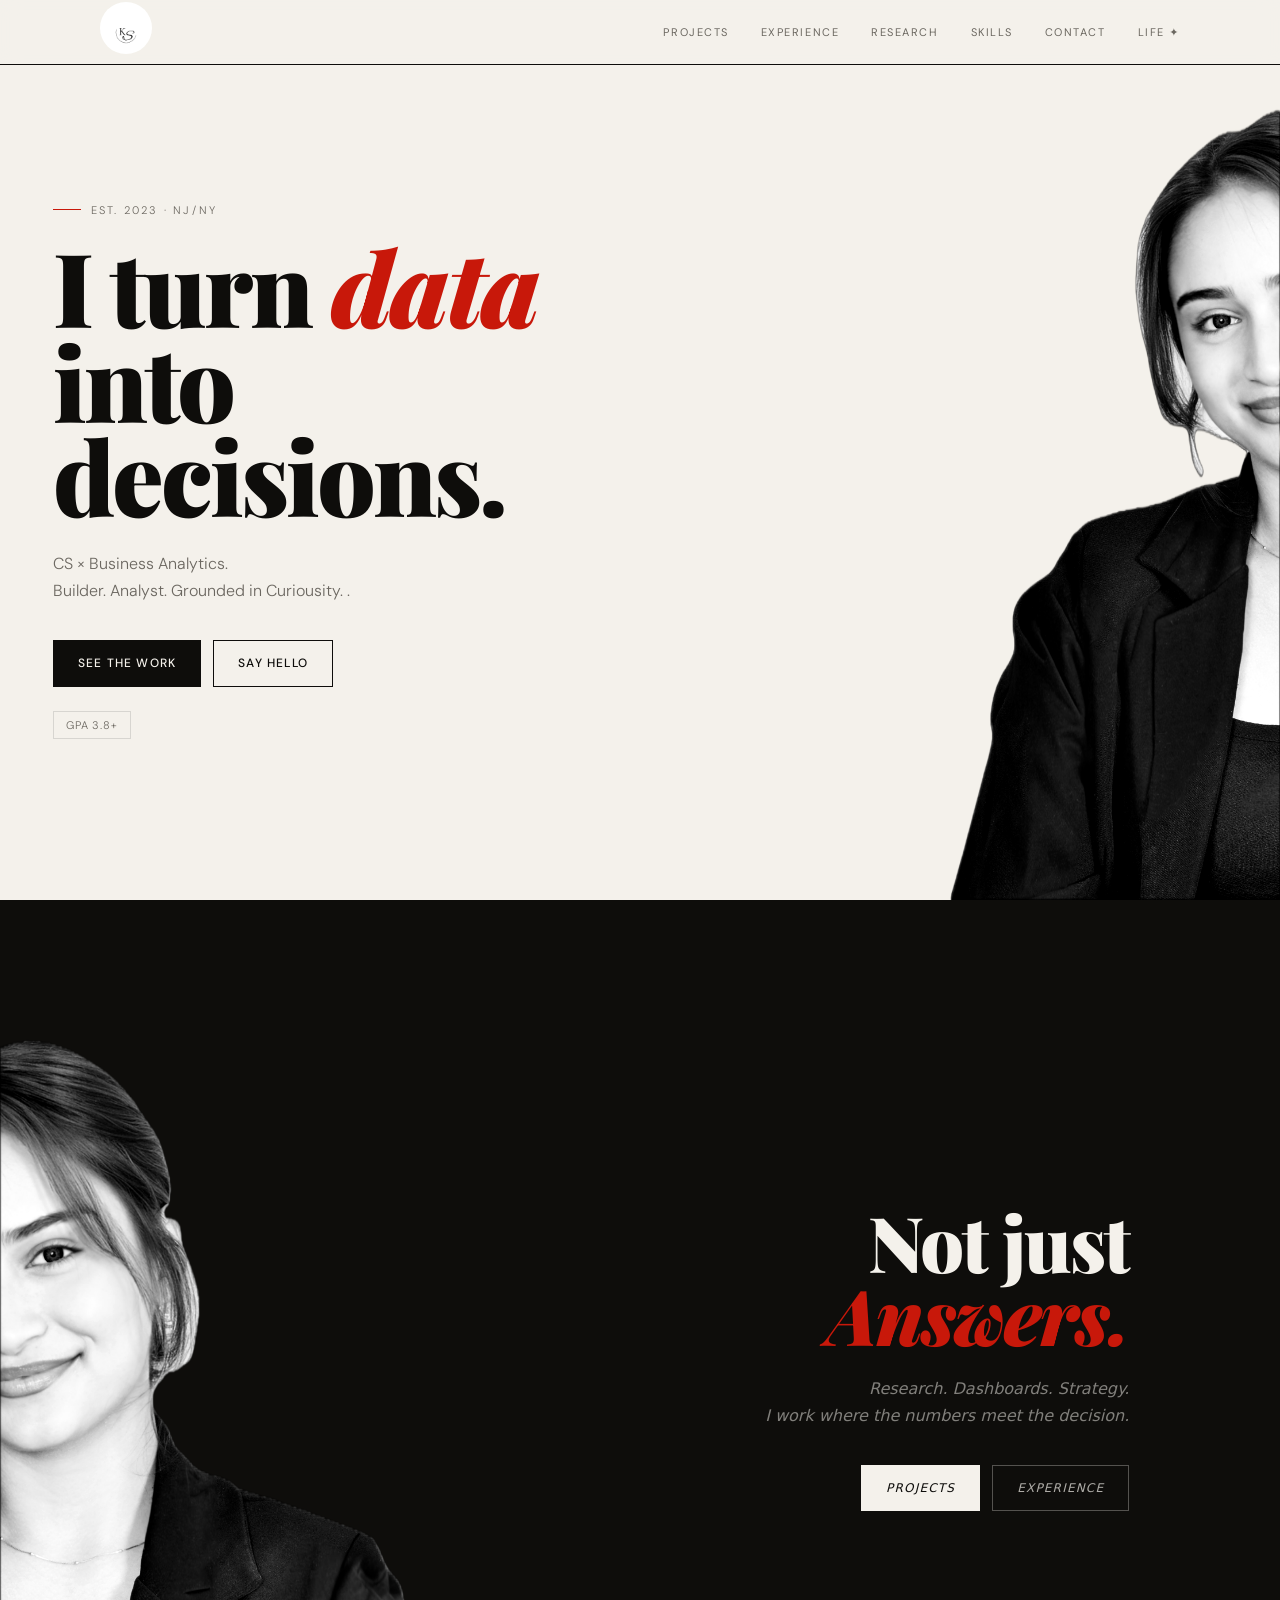
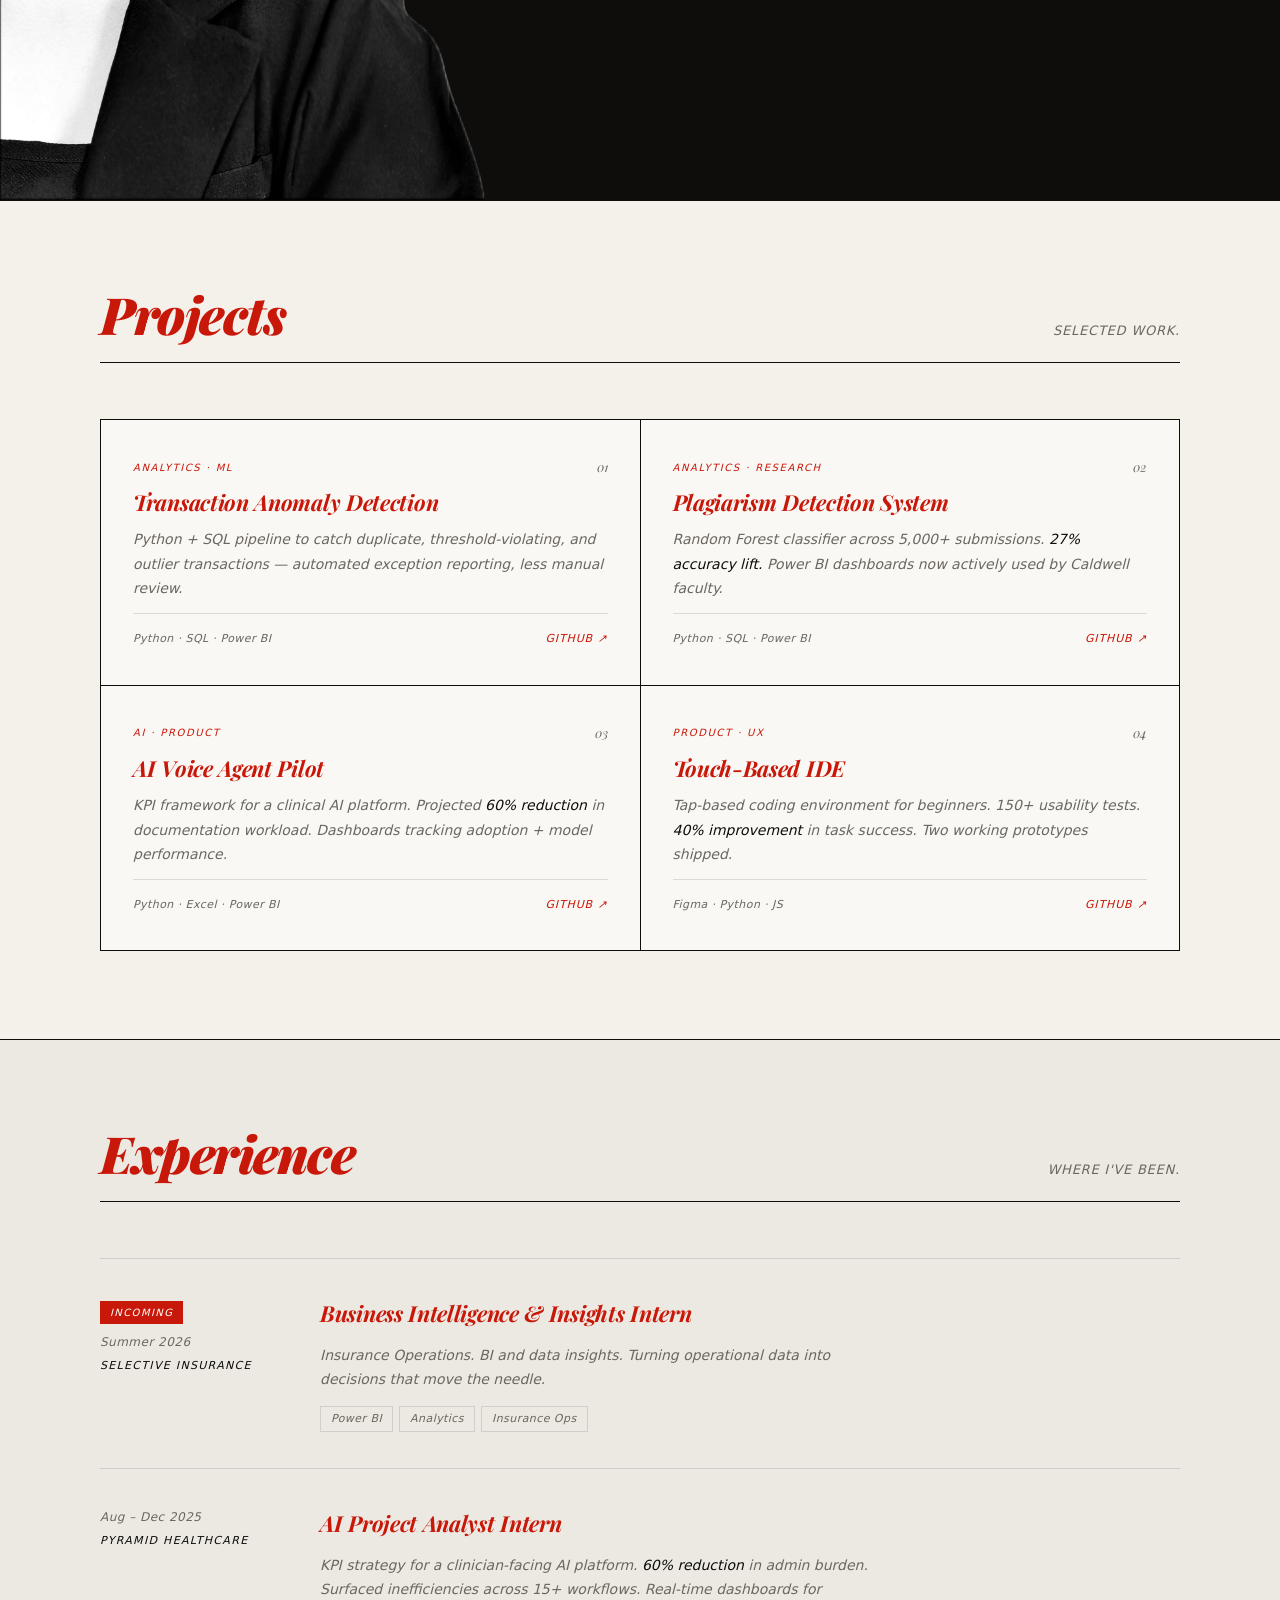
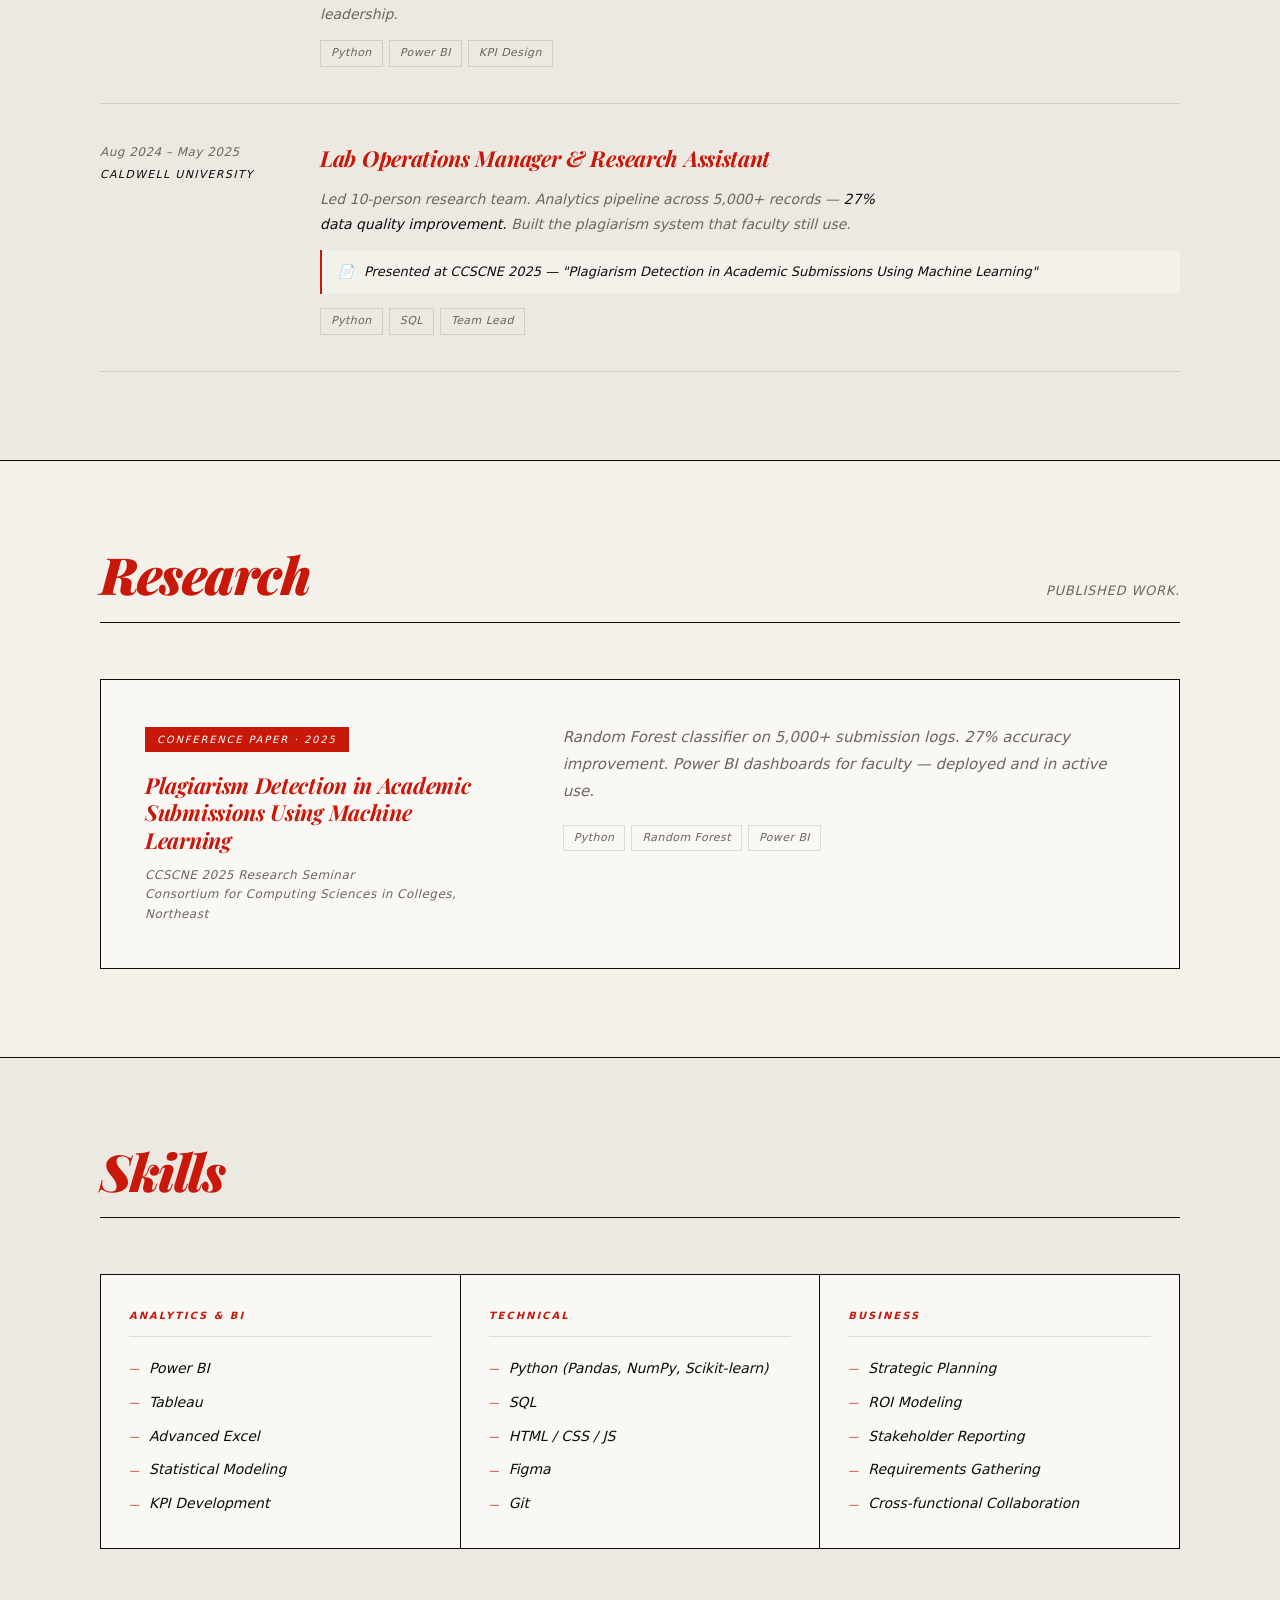
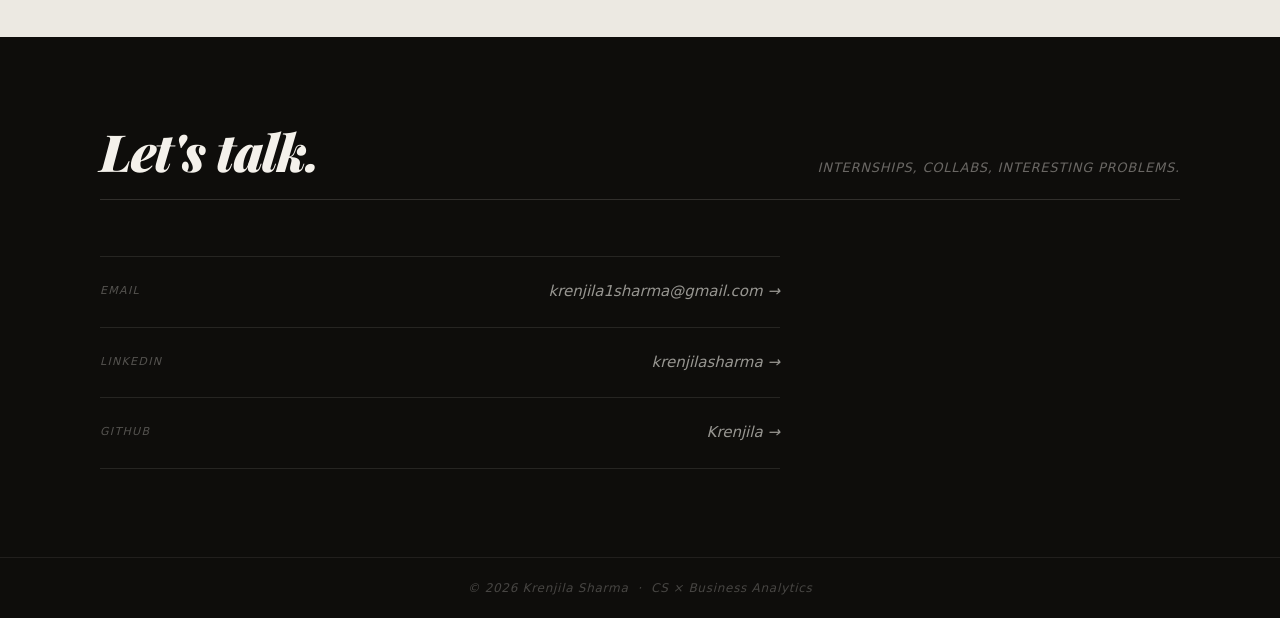
==== commit 3d644314: "Revise tagline and hero text in index.html Updated tagline and hero section text for clarity." ====
--- a/index.html
+++ b/index.html
@@ -37,13 +37,13 @@
         <div class="copy">
           <p class="kicker">Est. 2023 · NJ/NY</p>
           <h1>I turn <em class="red">data</em><br>into decisions.</h1>
-          <p class="tagline">CS × Business Analytics student.<br>Builder. Analyst. Occasional overachiever.</p>
+          <p class="tagline">CS × Business Analytics. <br>Builder. Analyst. Grounded in Curiousity. .</p>
           <div class="cta-row">
             <a class="btn" href="#projects">See the work</a>
             <a class="btn ghost" href="#contact">Say hello</a>
           </div>
           <div class="quick-facts">
-            <span>GPA 3.8+</span><span>Open to roles</span>
+            <span>GPA 3.8+</span>
           </div>
         </div>
       </div>
@@ -54,7 +54,7 @@
       <div class="edge-photo" aria-hidden="true"></div>
       <div class="container">
         <div class="copy">
-          <h2>Not just<br><em class="red">charts.</em><br>Answers.</h2>
+          <h2>Not just<br><em class="red">Answers.</h2>
           <p class="tagline">Research. Dashboards. Strategy.<br>I work where the numbers meet the decision.</p>
           <div class="cta-row">
             <a class="btn" href="#projects">Projects</a>
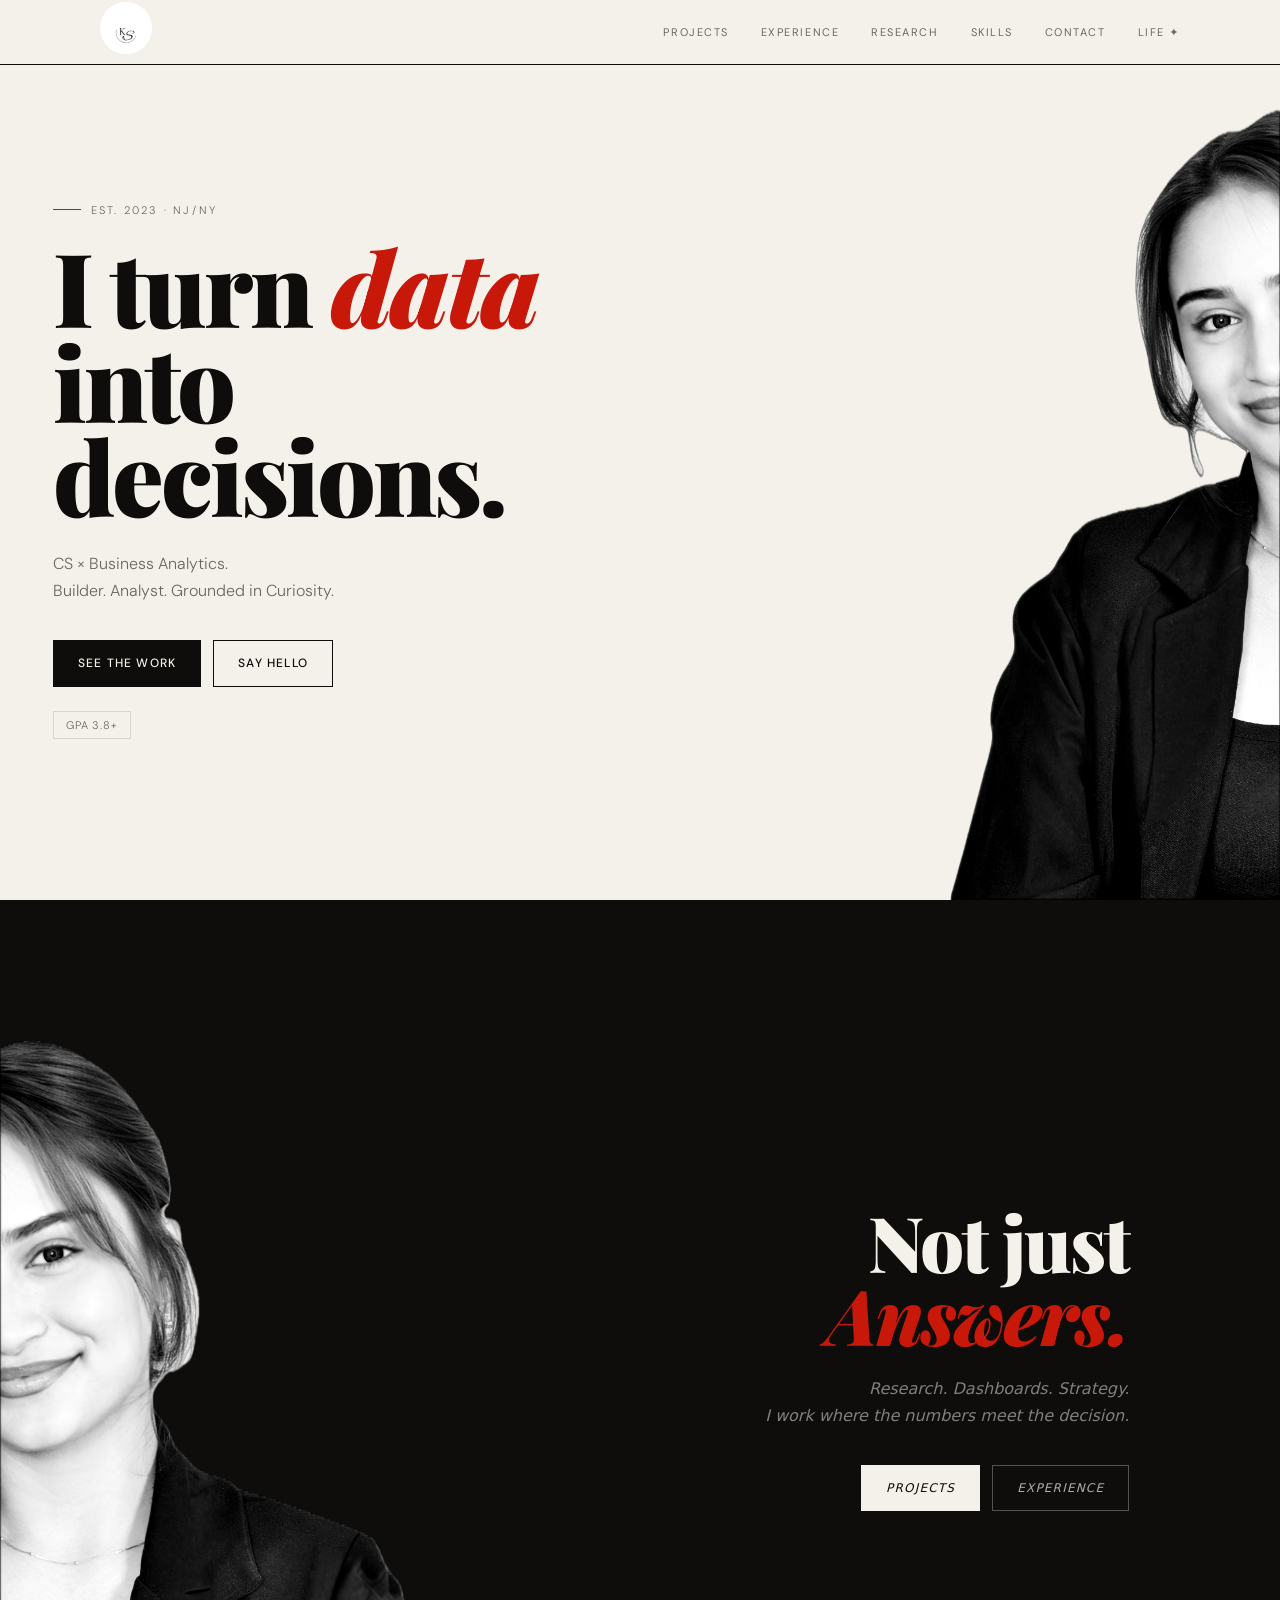
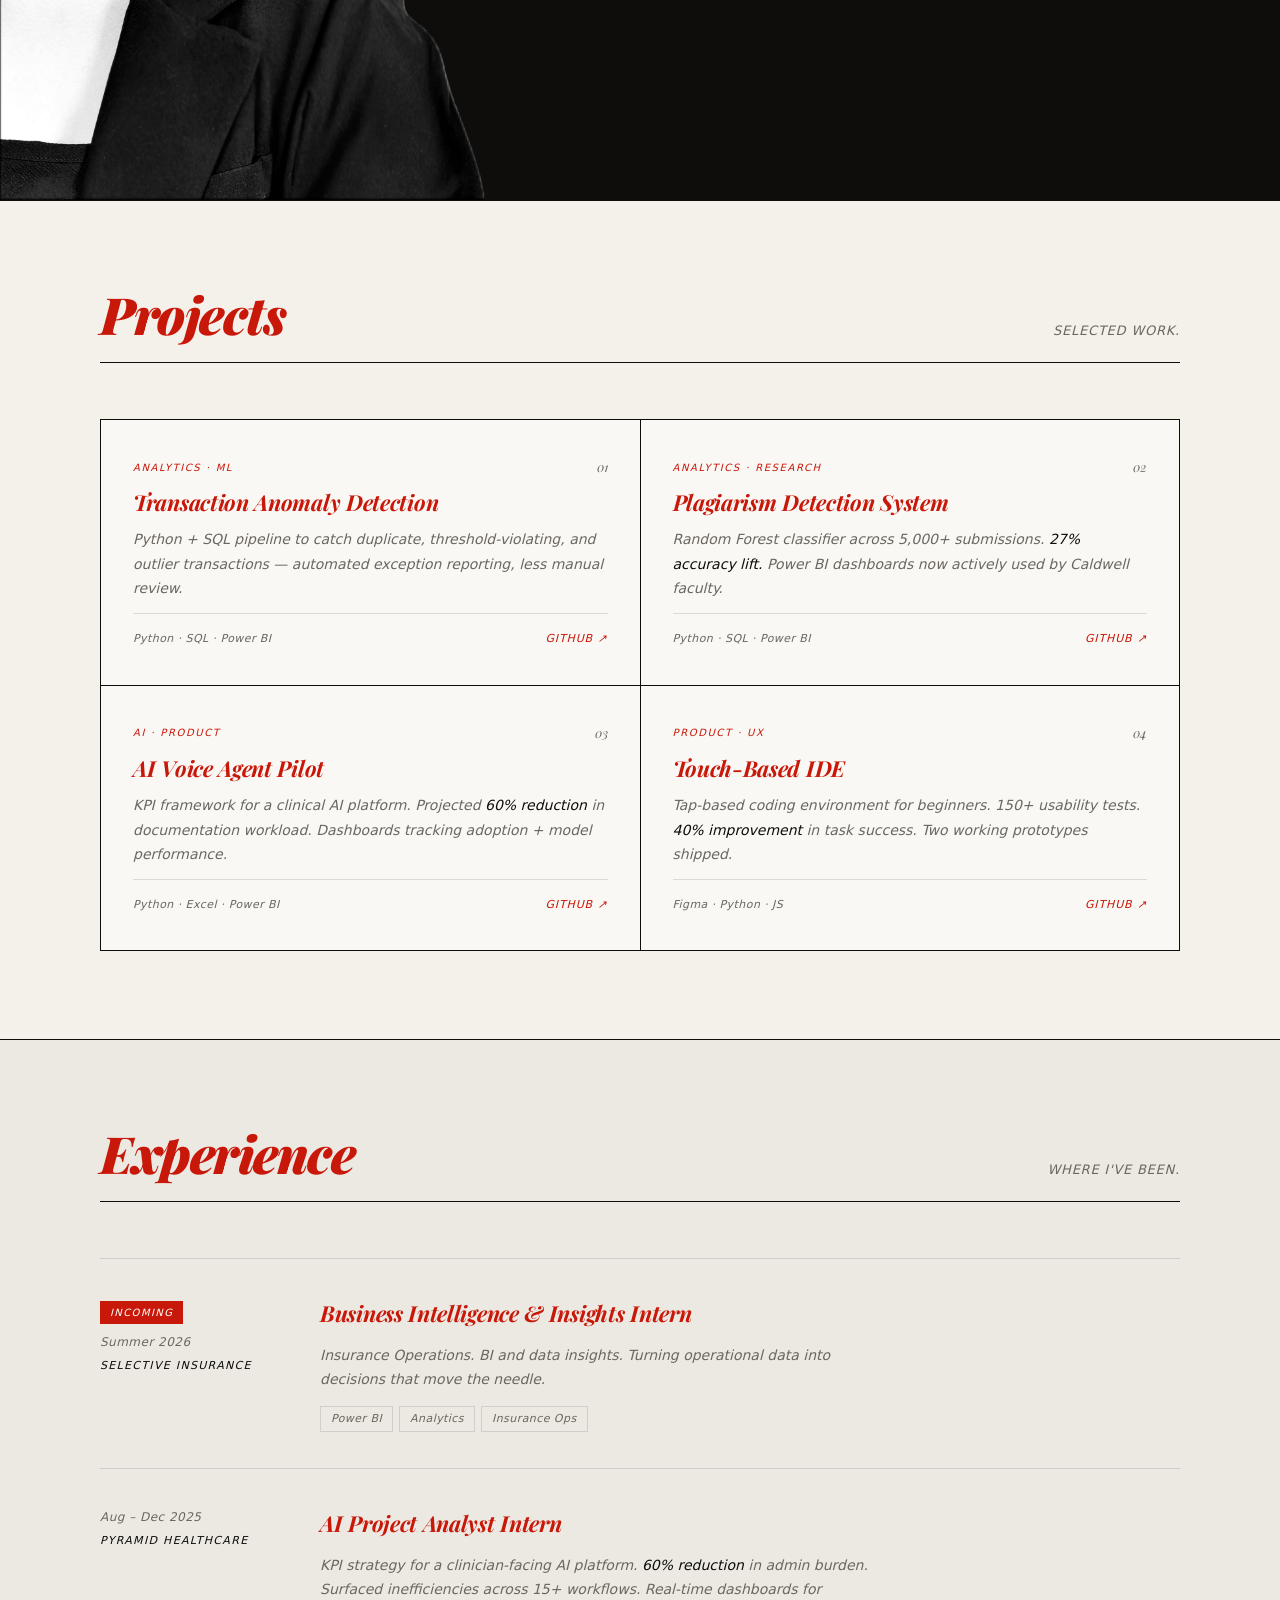
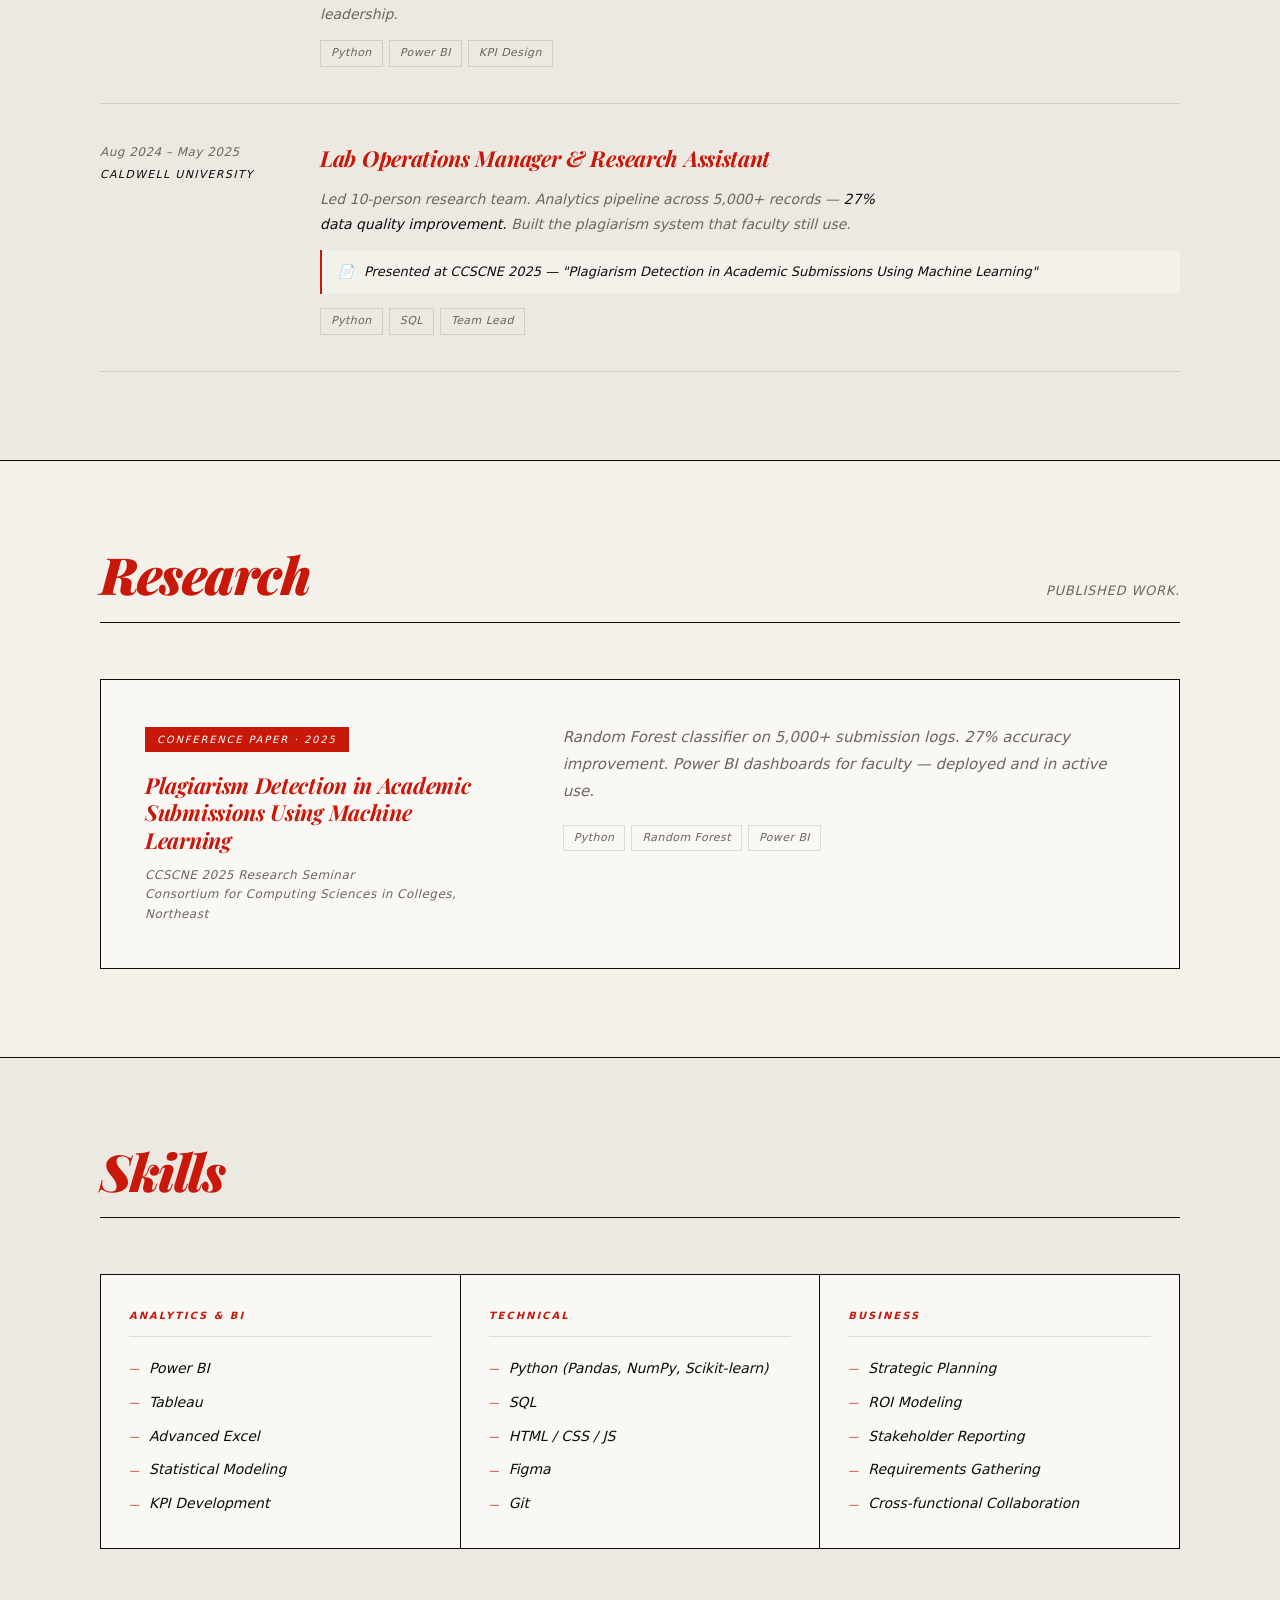
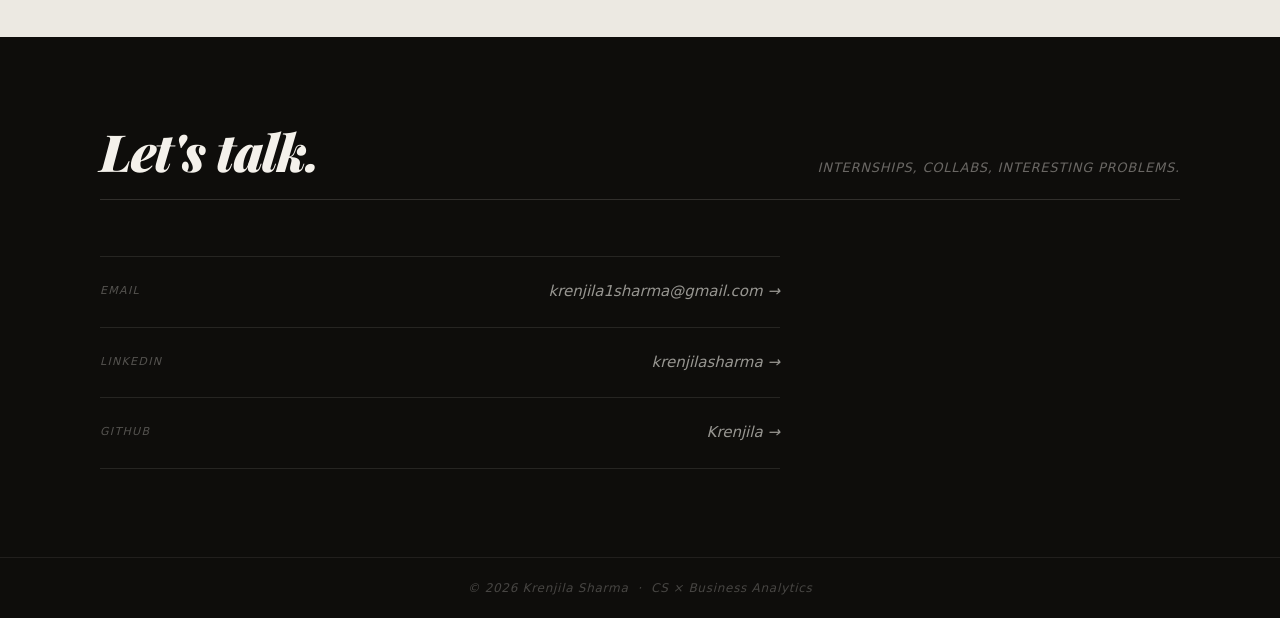
==== commit 4a8d253c: "Fix typo in tagline text" ====
--- a/index.html
+++ b/index.html
@@ -37,7 +37,7 @@
         <div class="copy">
           <p class="kicker">Est. 2023 · NJ/NY</p>
           <h1>I turn <em class="red">data</em><br>into decisions.</h1>
-          <p class="tagline">CS × Business Analytics. <br>Builder. Analyst. Grounded in Curiousity. .</p>
+          <p class="tagline">CS × Business Analytics. <br>Builder. Analyst. Grounded in Curiosity.</p>
           <div class="cta-row">
             <a class="btn" href="#projects">See the work</a>
             <a class="btn ghost" href="#contact">Say hello</a>
--- a/style.css
+++ b/style.css
@@ -425,3 +425,51 @@
 /* REVEAL */
 .reveal { opacity: 0; transform: translateY(28px); transition: opacity 0.7s cubic-bezier(0.25,0.46,0.45,0.94), transform 0.7s cubic-bezier(0.25,0.46,0.45,0.94); }
 .reveal.visible { opacity: 1; transform: translateY(0); }
+/* ═══════════════════════════════════════
+   RESPONSIVE
+═══════════════════════════════════════ */
+@media (max-width: 900px) {
+  .hero-edge.left { padding-right: 0; }
+  .hero-edge.right { padding-left: 0; }
+
+  .hero-edge .edge-photo {
+    position: absolute;
+    top: 0; right: 0;
+    width: 45%;
+    height: 100%;
+    background-size: cover;
+    opacity: 0.15;
+  }
+
+  .hero-edge.right .edge-photo {
+    left: 0; right: auto;
+    opacity: 0.15;
+  }
+
+  .hero-edge .copy { max-width: 100%; }
+  .hero-edge.right .copy { text-align: left; }
+  .hero-edge.right .cta-row { justify-content: flex-start; }
+}
+
+@media (max-width: 768px) {
+  .nav-links {
+    gap: 16px;
+    overflow-x: auto;
+    -webkit-overflow-scrolling: touch;
+    scrollbar-width: none;
+    padding-right: 16px;
+  }
+  .nav-links::-webkit-scrollbar { display: none; }
+  .nav-links a { font-size: 10px; white-space: nowrap; }
+
+  .t-item { grid-template-columns: 1fr; gap: 8px; }
+  .pub-card { grid-template-columns: 1fr; gap: 24px; padding: 28px; }
+  .skills-grid { grid-template-columns: 1fr; }
+  .grid { grid-template-columns: 1fr; }
+}
+
+@media (max-width: 520px) {
+  h1 { letter-spacing: -2px; }
+  .section { padding: 60px 0; }
+  .section-header { margin-bottom: 36px; }
+}
